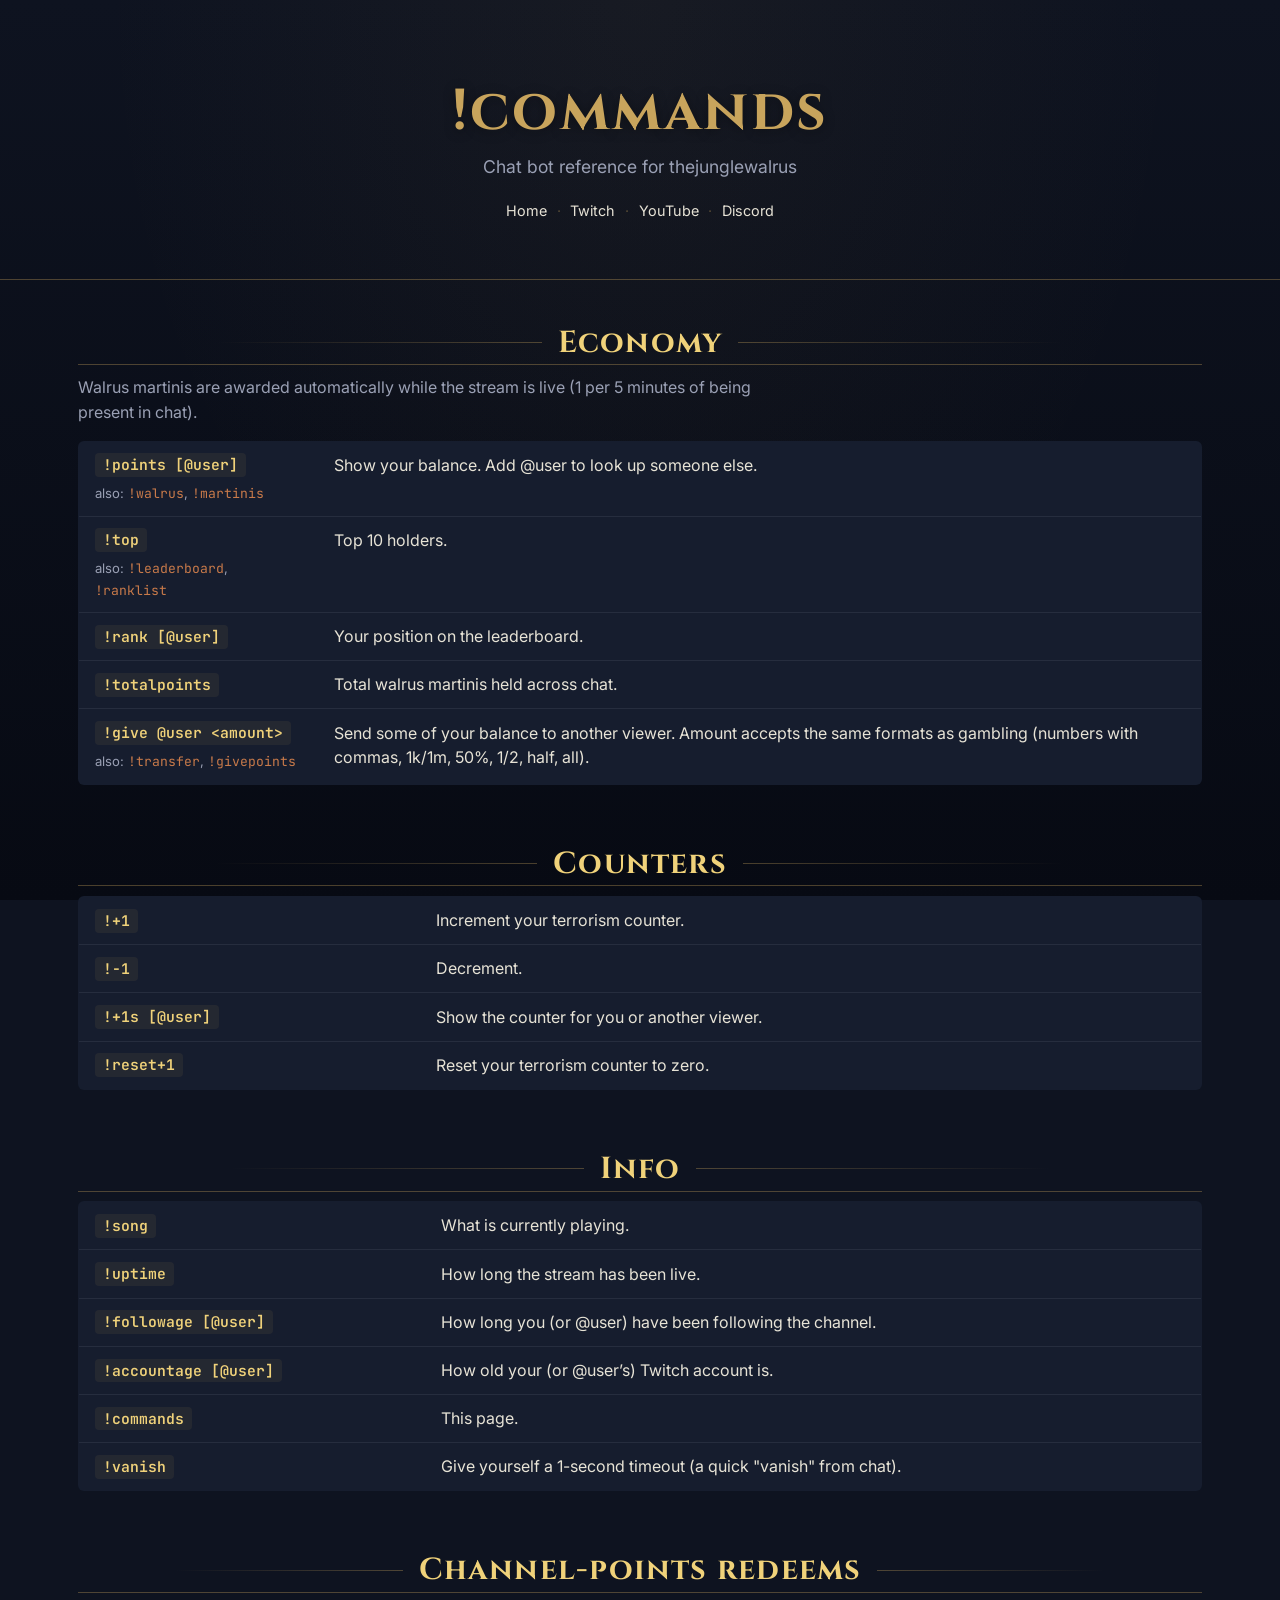
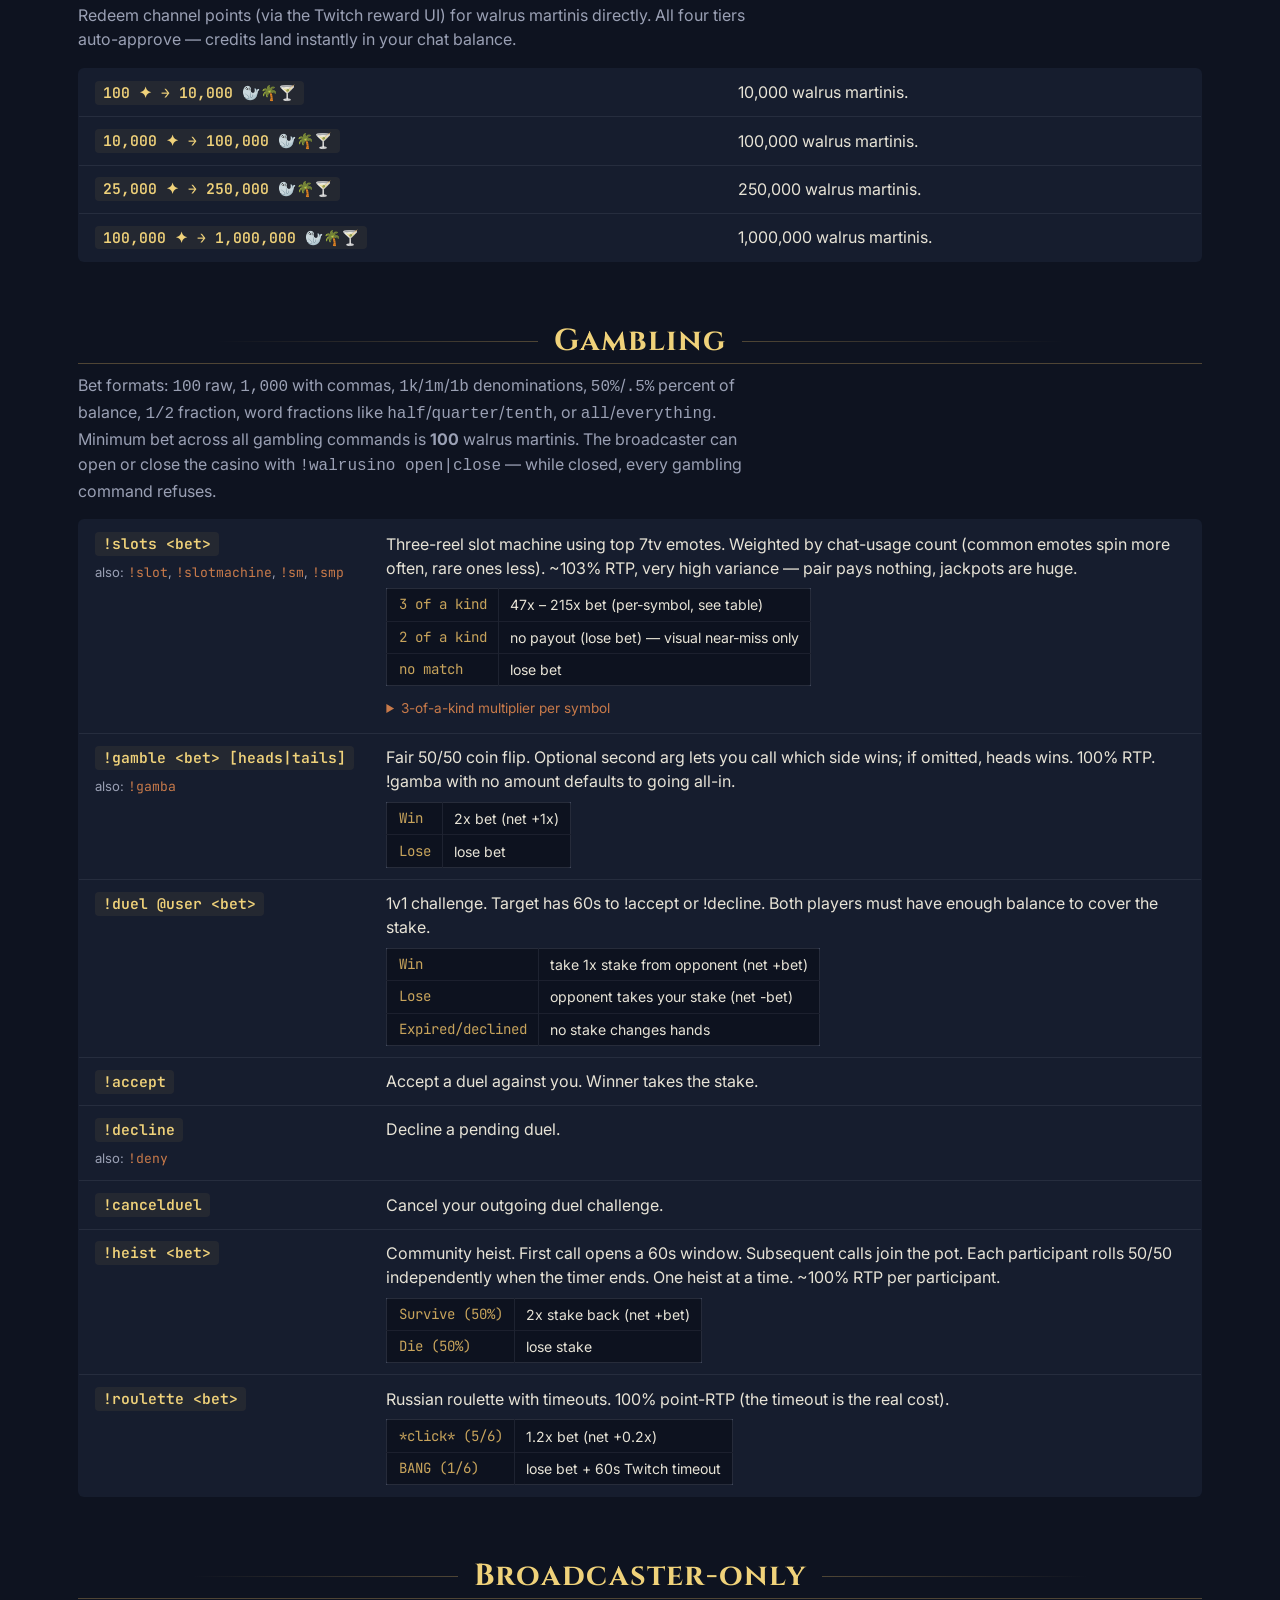
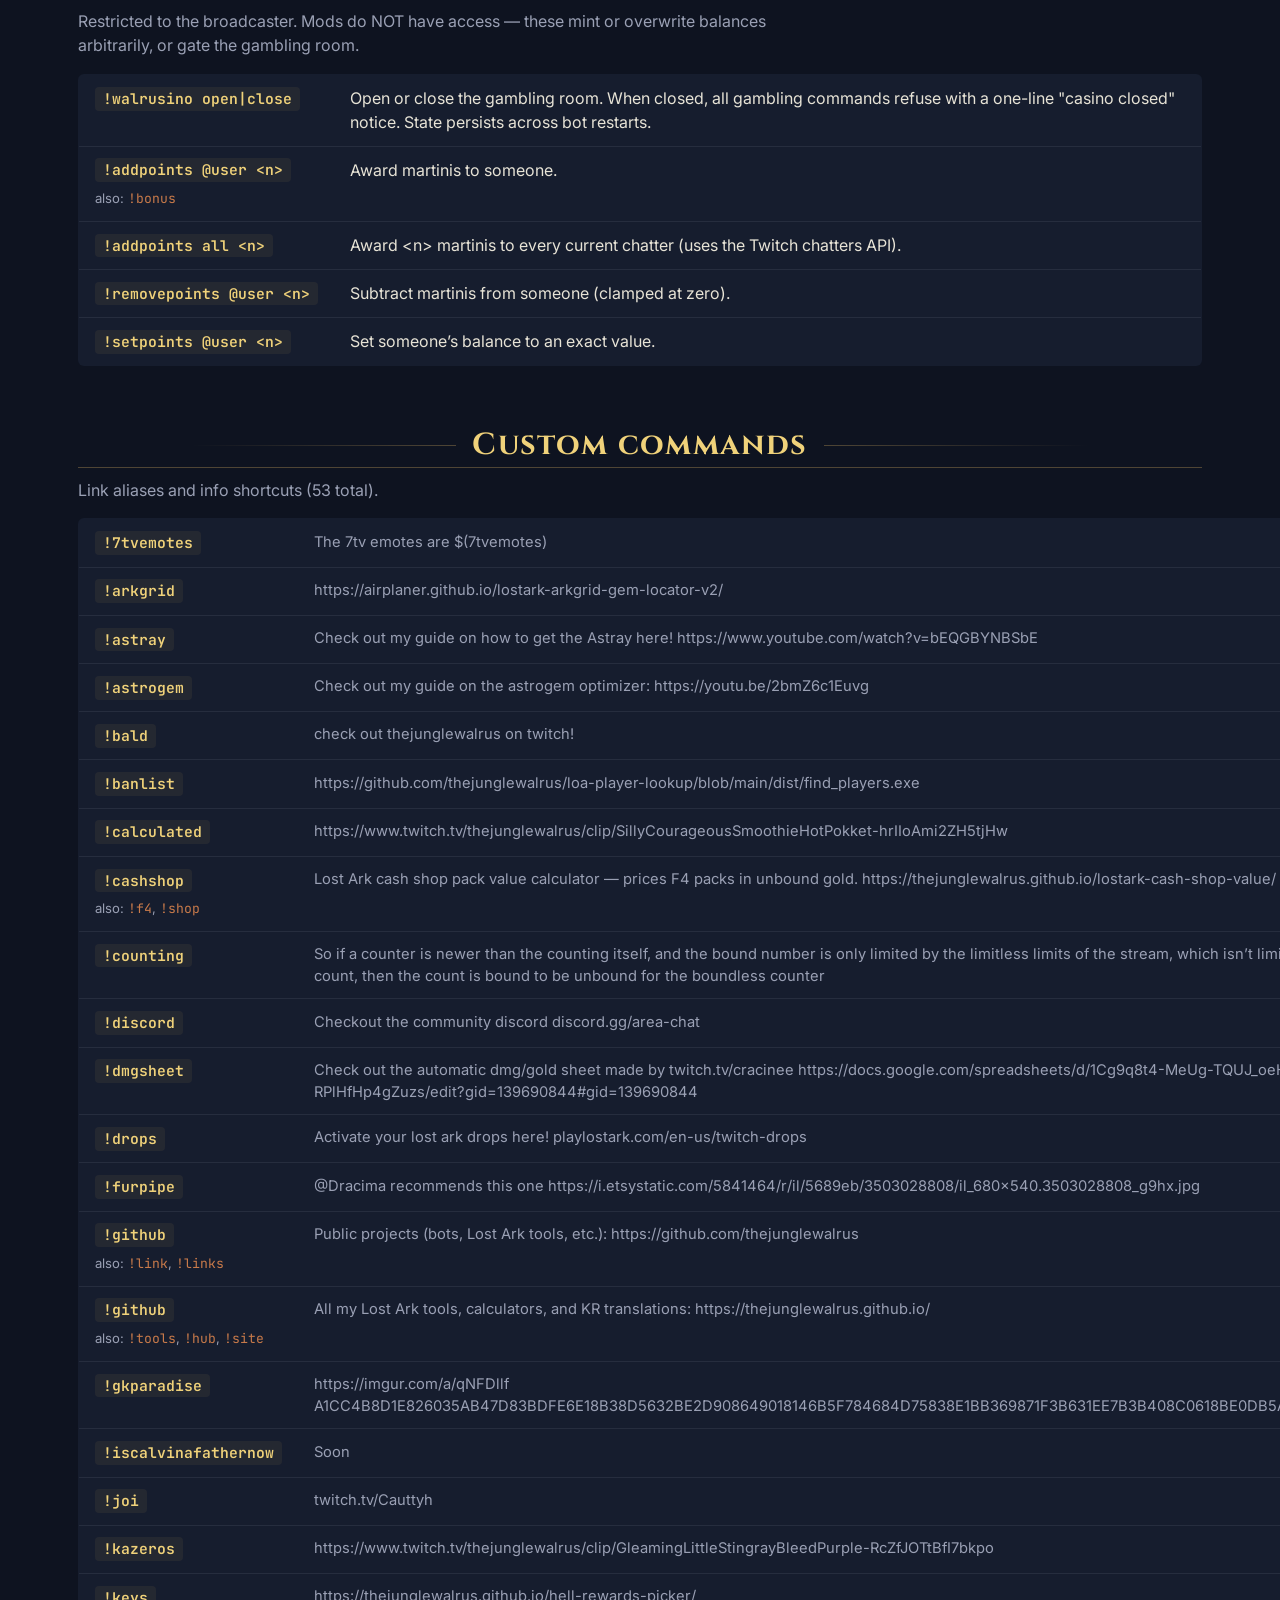
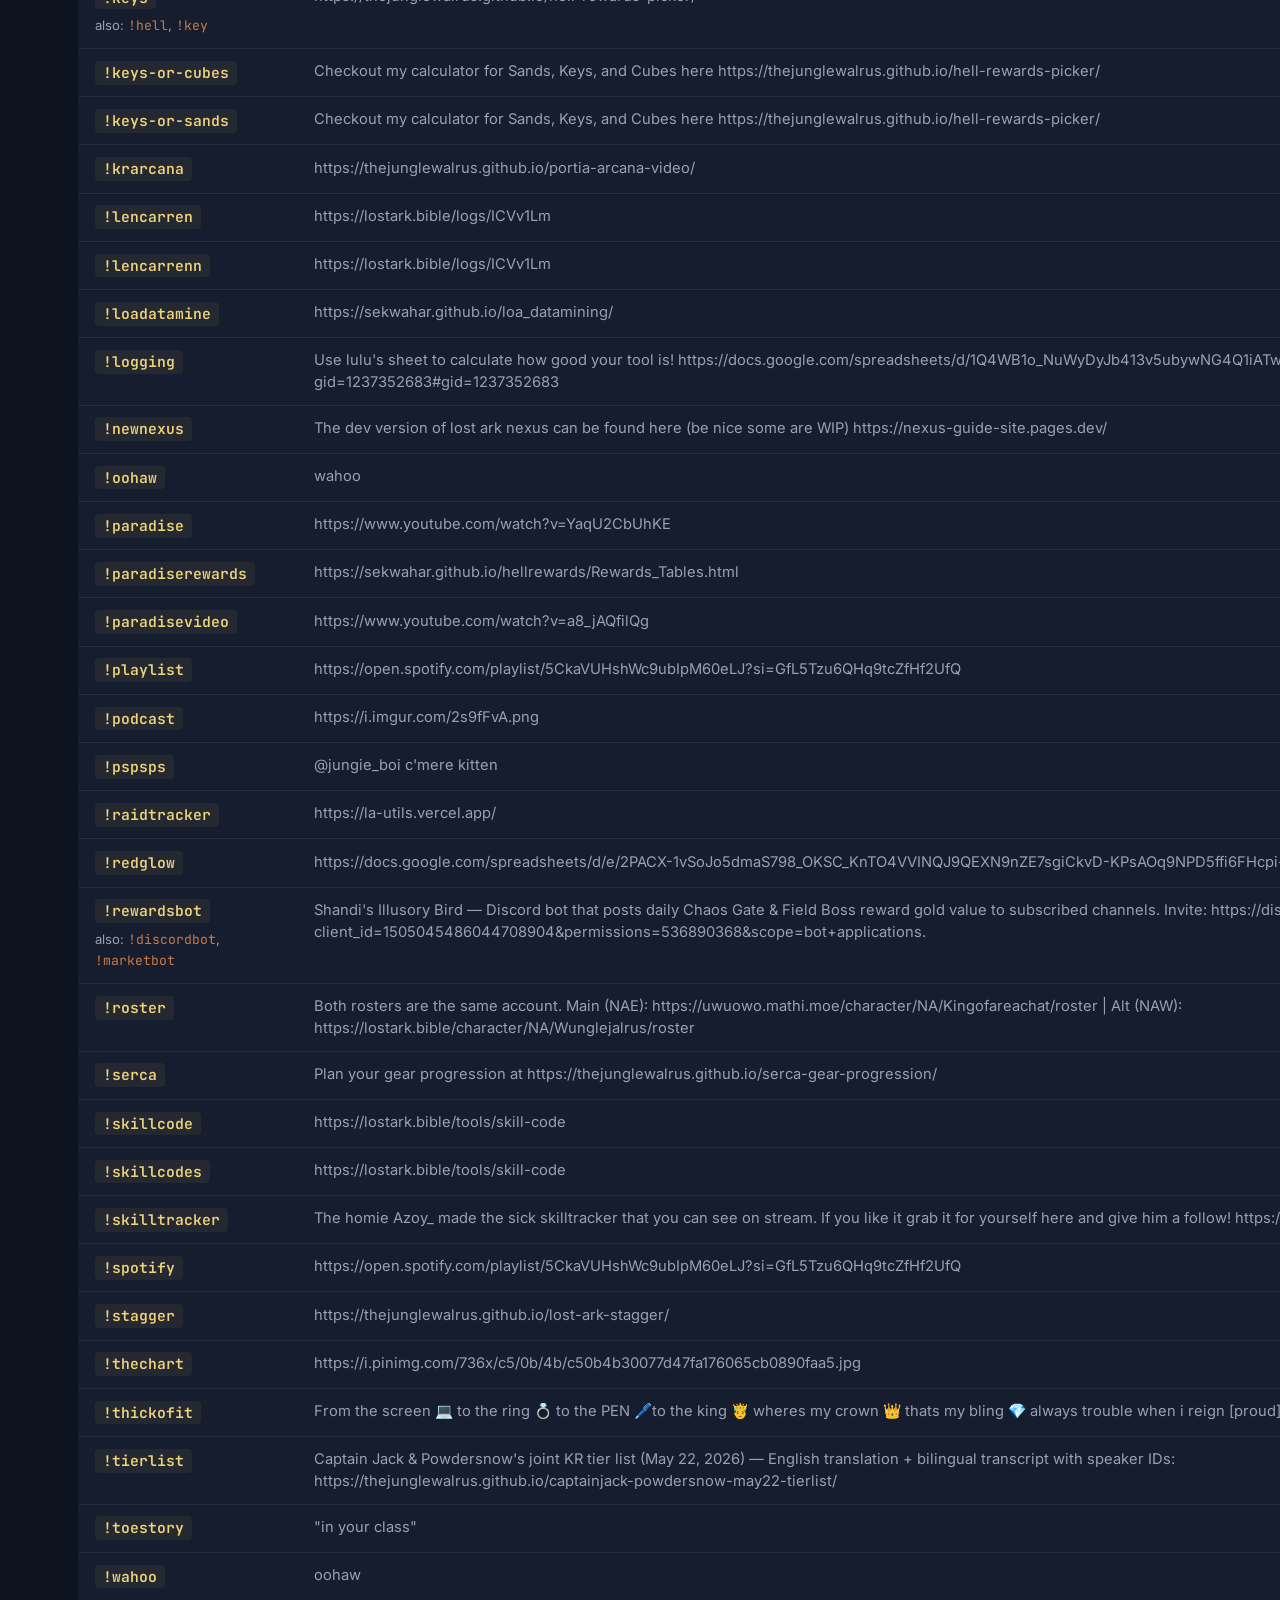
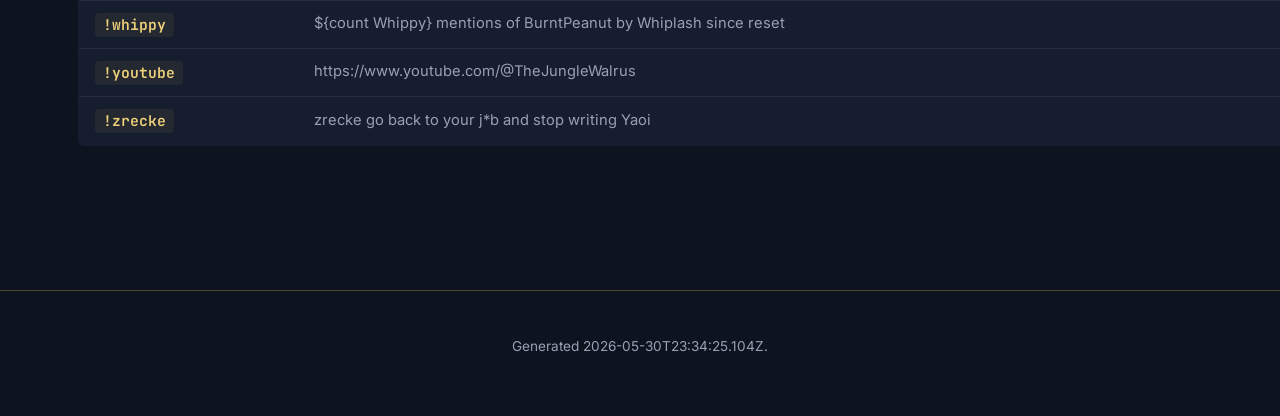
==== commands/index.html @ bf7a5bd4 "Regenerate /commands/ (add !github, !vanish, !gamba, !walrusino, !addpoints-all; reorder)" ====
<!doctype html>
<html lang="en">
<head>
  <meta charset="utf-8">
  <meta name="viewport" content="width=device-width,initial-scale=1">
  <title>!commands — Junglewalrus chat bot</title>
  <meta name="description" content="Chat commands for The Jungle Walrus Twitch stream.">
  <meta property="og:title" content="!commands — Junglewalrus chat bot">
  <meta property="og:description" content="Chat commands for The Jungle Walrus Twitch stream.">
  <meta property="og:url" content="https://thejunglewalrus.github.io/commands/">
  <meta property="og:image" content="https://thejunglewalrus.github.io/og-image.png">
  <meta property="og:type" content="website">

  <link rel="icon" href="../favicon.svg" type="image/svg+xml">
  <link rel="preconnect" href="https://fonts.googleapis.com">
  <link rel="preconnect" href="https://fonts.gstatic.com" crossorigin>
  <link href="https://fonts.googleapis.com/css2?family=Cinzel:wght@500;700&family=Inter:wght@400;500;700&family=JetBrains+Mono:wght@400;600&display=swap" rel="stylesheet">
  <link rel="stylesheet" href="../styles.css">
  <link rel="stylesheet" href="styles.css">
</head>
<body>

<header class="hero">
  <div class="hero-inner">
    <h1>!commands</h1>
    <p class="tagline">Chat bot reference for thejunglewalrus</p>
    <nav class="hero-links">
      <a href="..">Home</a>
      <span class="dot">·</span>
      <a href="https://www.twitch.tv/junglewalrus">Twitch</a>
      <span class="dot">·</span>
      <a href="https://www.youtube.com/@junglewalrus">YouTube</a>
      <span class="dot">·</span>
      <a href="https://discord.gg/area-chat">Discord</a>
    </nav>
  </div>
</header>

<main>

  <section class="cmd-group">
    <h2>Economy</h2>
    <p class="group-blurb">Walrus martinis are awarded automatically while the stream is live (1 per 5 minutes of being present in chat).</p>
    <table class="cmd-table">
      <tbody>
        
          <tr>
            <td class="cmd-trigger-cell"><code class="cmd-trigger">!points [@user]</code><div class="cmd-aliases">also: <code>!walrus</code>, <code>!martinis</code></div></td>
            <td class="cmd-desc">
              Show your balance. Add @user to look up someone else.
              
              
            </td>
          </tr>
        
          <tr>
            <td class="cmd-trigger-cell"><code class="cmd-trigger">!top</code><div class="cmd-aliases">also: <code>!leaderboard</code>, <code>!ranklist</code></div></td>
            <td class="cmd-desc">
              Top 10 holders.
              
              
            </td>
          </tr>
        
          <tr>
            <td class="cmd-trigger-cell"><code class="cmd-trigger">!rank [@user]</code></td>
            <td class="cmd-desc">
              Your position on the leaderboard.
              
              
            </td>
          </tr>
        
          <tr>
            <td class="cmd-trigger-cell"><code class="cmd-trigger">!totalpoints</code></td>
            <td class="cmd-desc">
              Total walrus martinis held across chat.
              
              
            </td>
          </tr>
        
          <tr>
            <td class="cmd-trigger-cell"><code class="cmd-trigger">!give @user &lt;amount&gt;</code><div class="cmd-aliases">also: <code>!transfer</code>, <code>!givepoints</code></div></td>
            <td class="cmd-desc">
              Send some of your balance to another viewer. Amount accepts the same formats as gambling (numbers with commas, 1k/1m, 50%, 1/2, half, all).
              
              
            </td>
          </tr>
        
      </tbody>
    </table>
  </section>


  <section class="cmd-group">
    <h2>Counters</h2>
    
    <table class="cmd-table">
      <tbody>
        
          <tr>
            <td class="cmd-trigger-cell"><code class="cmd-trigger">!+1</code></td>
            <td class="cmd-desc">
              Increment your terrorism counter.
              
              
            </td>
          </tr>
        
          <tr>
            <td class="cmd-trigger-cell"><code class="cmd-trigger">!-1</code></td>
            <td class="cmd-desc">
              Decrement.
              
              
            </td>
          </tr>
        
          <tr>
            <td class="cmd-trigger-cell"><code class="cmd-trigger">!+1s [@user]</code></td>
            <td class="cmd-desc">
              Show the counter for you or another viewer.
              
              
            </td>
          </tr>
        
          <tr>
            <td class="cmd-trigger-cell"><code class="cmd-trigger">!reset+1</code></td>
            <td class="cmd-desc">
              Reset your terrorism counter to zero.
              
              
            </td>
          </tr>
        
      </tbody>
    </table>
  </section>


  <section class="cmd-group">
    <h2>Info</h2>
    
    <table class="cmd-table">
      <tbody>
        
          <tr>
            <td class="cmd-trigger-cell"><code class="cmd-trigger">!song</code></td>
            <td class="cmd-desc">
              What is currently playing.
              
              
            </td>
          </tr>
        
          <tr>
            <td class="cmd-trigger-cell"><code class="cmd-trigger">!uptime</code></td>
            <td class="cmd-desc">
              How long the stream has been live.
              
              
            </td>
          </tr>
        
          <tr>
            <td class="cmd-trigger-cell"><code class="cmd-trigger">!followage [@user]</code></td>
            <td class="cmd-desc">
              How long you (or @user) have been following the channel.
              
              
            </td>
          </tr>
        
          <tr>
            <td class="cmd-trigger-cell"><code class="cmd-trigger">!accountage [@user]</code></td>
            <td class="cmd-desc">
              How old your (or @user’s) Twitch account is.
              
              
            </td>
          </tr>
        
          <tr>
            <td class="cmd-trigger-cell"><code class="cmd-trigger">!commands</code></td>
            <td class="cmd-desc">
              This page.
              
              
            </td>
          </tr>
        
          <tr>
            <td class="cmd-trigger-cell"><code class="cmd-trigger">!vanish</code></td>
            <td class="cmd-desc">
              Give yourself a 1-second timeout (a quick &quot;vanish&quot; from chat).
              
              
            </td>
          </tr>
        
      </tbody>
    </table>
  </section>


  <section class="cmd-group">
    <h2>Channel-points redeems</h2>
    <p class="group-blurb">Redeem channel points (via the Twitch reward UI) for walrus martinis directly. All four tiers auto-approve — credits land instantly in your chat balance.</p>
    <table class="cmd-table">
      <tbody>
        
          <tr>
            <td class="cmd-trigger-cell"><code class="cmd-trigger">100 ✦ → 10,000 🦭🌴🍸</code></td>
            <td class="cmd-desc">
              10,000 walrus martinis.
              
              
            </td>
          </tr>
        
          <tr>
            <td class="cmd-trigger-cell"><code class="cmd-trigger">10,000 ✦ → 100,000 🦭🌴🍸</code></td>
            <td class="cmd-desc">
              100,000 walrus martinis.
              
              
            </td>
          </tr>
        
          <tr>
            <td class="cmd-trigger-cell"><code class="cmd-trigger">25,000 ✦ → 250,000 🦭🌴🍸</code></td>
            <td class="cmd-desc">
              250,000 walrus martinis.
              
              
            </td>
          </tr>
        
          <tr>
            <td class="cmd-trigger-cell"><code class="cmd-trigger">100,000 ✦ → 1,000,000 🦭🌴🍸</code></td>
            <td class="cmd-desc">
              1,000,000 walrus martinis.
              
              
            </td>
          </tr>
        
      </tbody>
    </table>
  </section>


  <section class="cmd-group">
    <h2>Gambling</h2>
    <p class="group-blurb">Bet formats: <code>100</code> raw, <code>1,000</code> with commas, <code>1k</code>/<code>1m</code>/<code>1b</code> denominations, <code>50%</code>/<code>.5%</code> percent of balance, <code>1/2</code> fraction, word fractions like <code>half</code>/<code>quarter</code>/<code>tenth</code>, or <code>all</code>/<code>everything</code>. Minimum bet across all gambling commands is <strong>100</strong> walrus martinis. The broadcaster can open or close the casino with <code>!walrusino open|close</code> — while closed, every gambling command refuses.</p>
    <table class="cmd-table">
      <tbody>
        
          <tr>
            <td class="cmd-trigger-cell"><code class="cmd-trigger">!slots &lt;bet&gt;</code><div class="cmd-aliases">also: <code>!slot</code>, <code>!slotmachine</code>, <code>!sm</code>, <code>!smp</code></div></td>
            <td class="cmd-desc">
              Three-reel slot machine using top 7tv emotes. Weighted by chat-usage count (common emotes spin more often, rare ones less). ~103% RTP, very high variance — pair pays nothing, jackpots are huge.
              <table class="payout-table"><tbody><tr><td class="payout-outcome">3 of a kind</td><td class="payout-value">47x – 215x bet (per-symbol, see table)</td></tr><tr><td class="payout-outcome">2 of a kind</td><td class="payout-value">no payout (lose bet) — visual near-miss only</td></tr><tr><td class="payout-outcome">no match</td><td class="payout-value">lose bet</td></tr></tbody></table>
              
    <details class="symbol-details">
      <summary>3-of-a-kind multiplier per symbol</summary>
      <table class="symbol-table"><thead><tr><th>#</th><th>Symbol</th><th>Jackpot</th></tr></thead><tbody><tr><td class="sym-rank">1</td><td class="sym-name"><code>that</code></td><td class="sym-mult">47x</td></tr><tr><td class="sym-rank">2</td><td class="sym-name"><code>om</code></td><td class="sym-mult">63x</td></tr><tr><td class="sym-rank">3</td><td class="sym-name"><code>!gamble</code></td><td class="sym-mult">74x</td></tr><tr><td class="sym-rank">4</td><td class="sym-name"><code>oh</code></td><td class="sym-mult">104x</td></tr><tr><td class="sym-rank">5</td><td class="sym-name"><code>mhm</code></td><td class="sym-mult">132x</td></tr><tr><td class="sym-rank">6</td><td class="sym-name"><code>Saddi</code></td><td class="sym-mult">147x</td></tr><tr><td class="sym-rank">7</td><td class="sym-name"><code>there</code></td><td class="sym-mult">156x</td></tr><tr><td class="sym-rank">8</td><td class="sym-name"><code>xdd</code></td><td class="sym-mult">175x</td></tr><tr><td class="sym-rank">9</td><td class="sym-name"><code>LOL</code></td><td class="sym-mult">192x</td></tr><tr><td class="sym-rank">10</td><td class="sym-name"><code>milla</code></td><td class="sym-mult">215x</td></tr><tr><td class="sym-rank">11</td><td class="sym-name"><code>hi</code></td><td class="sym-mult">215x</td></tr><tr><td class="sym-rank">12</td><td class="sym-name"><code>um</code></td><td class="sym-mult">215x</td></tr></tbody></table>
    </details>
  
            </td>
          </tr>
        
          <tr>
            <td class="cmd-trigger-cell"><code class="cmd-trigger">!gamble &lt;bet&gt; [heads|tails]</code><div class="cmd-aliases">also: <code>!gamba</code></div></td>
            <td class="cmd-desc">
              Fair 50/50 coin flip. Optional second arg lets you call which side wins; if omitted, heads wins. 100% RTP. !gamba with no amount defaults to going all-in.
              <table class="payout-table"><tbody><tr><td class="payout-outcome">Win</td><td class="payout-value">2x bet (net +1x)</td></tr><tr><td class="payout-outcome">Lose</td><td class="payout-value">lose bet</td></tr></tbody></table>
              
            </td>
          </tr>
        
          <tr>
            <td class="cmd-trigger-cell"><code class="cmd-trigger">!duel @user &lt;bet&gt;</code></td>
            <td class="cmd-desc">
              1v1 challenge. Target has 60s to !accept or !decline. Both players must have enough balance to cover the stake.
              <table class="payout-table"><tbody><tr><td class="payout-outcome">Win</td><td class="payout-value">take 1x stake from opponent (net +bet)</td></tr><tr><td class="payout-outcome">Lose</td><td class="payout-value">opponent takes your stake (net -bet)</td></tr><tr><td class="payout-outcome">Expired/declined</td><td class="payout-value">no stake changes hands</td></tr></tbody></table>
              
            </td>
          </tr>
        
          <tr>
            <td class="cmd-trigger-cell"><code class="cmd-trigger">!accept</code></td>
            <td class="cmd-desc">
              Accept a duel against you. Winner takes the stake.
              
              
            </td>
          </tr>
        
          <tr>
            <td class="cmd-trigger-cell"><code class="cmd-trigger">!decline</code><div class="cmd-aliases">also: <code>!deny</code></div></td>
            <td class="cmd-desc">
              Decline a pending duel.
              
              
            </td>
          </tr>
        
          <tr>
            <td class="cmd-trigger-cell"><code class="cmd-trigger">!cancelduel</code></td>
            <td class="cmd-desc">
              Cancel your outgoing duel challenge.
              
              
            </td>
          </tr>
        
          <tr>
            <td class="cmd-trigger-cell"><code class="cmd-trigger">!heist &lt;bet&gt;</code></td>
            <td class="cmd-desc">
              Community heist. First call opens a 60s window. Subsequent calls join the pot. Each participant rolls 50/50 independently when the timer ends. One heist at a time. ~100% RTP per participant.
              <table class="payout-table"><tbody><tr><td class="payout-outcome">Survive (50%)</td><td class="payout-value">2x stake back (net +bet)</td></tr><tr><td class="payout-outcome">Die (50%)</td><td class="payout-value">lose stake</td></tr></tbody></table>
              
            </td>
          </tr>
        
          <tr>
            <td class="cmd-trigger-cell"><code class="cmd-trigger">!roulette &lt;bet&gt;</code></td>
            <td class="cmd-desc">
              Russian roulette with timeouts. 100% point-RTP (the timeout is the real cost).
              <table class="payout-table"><tbody><tr><td class="payout-outcome">*click* (5/6)</td><td class="payout-value">1.2x bet (net +0.2x)</td></tr><tr><td class="payout-outcome">BANG (1/6)</td><td class="payout-value">lose bet + 60s Twitch timeout</td></tr></tbody></table>
              
            </td>
          </tr>
        
      </tbody>
    </table>
  </section>


  <section class="cmd-group">
    <h2>Broadcaster-only</h2>
    <p class="group-blurb">Restricted to the broadcaster. Mods do NOT have access — these mint or overwrite balances arbitrarily, or gate the gambling room.</p>
    <table class="cmd-table">
      <tbody>
        
          <tr>
            <td class="cmd-trigger-cell"><code class="cmd-trigger">!walrusino open|close</code></td>
            <td class="cmd-desc">
              Open or close the gambling room. When closed, all gambling commands refuse with a one-line &quot;casino closed&quot; notice. State persists across bot restarts.
              
              
            </td>
          </tr>
        
          <tr>
            <td class="cmd-trigger-cell"><code class="cmd-trigger">!addpoints @user &lt;n&gt;</code><div class="cmd-aliases">also: <code>!bonus</code></div></td>
            <td class="cmd-desc">
              Award martinis to someone.
              
              
            </td>
          </tr>
        
          <tr>
            <td class="cmd-trigger-cell"><code class="cmd-trigger">!addpoints all &lt;n&gt;</code></td>
            <td class="cmd-desc">
              Award &lt;n&gt; martinis to every current chatter (uses the Twitch chatters API).
              
              
            </td>
          </tr>
        
          <tr>
            <td class="cmd-trigger-cell"><code class="cmd-trigger">!removepoints @user &lt;n&gt;</code></td>
            <td class="cmd-desc">
              Subtract martinis from someone (clamped at zero).
              
              
            </td>
          </tr>
        
          <tr>
            <td class="cmd-trigger-cell"><code class="cmd-trigger">!setpoints @user &lt;n&gt;</code></td>
            <td class="cmd-desc">
              Set someone’s balance to an exact value.
              
              
            </td>
          </tr>
        
      </tbody>
    </table>
  </section>


  <section class="cmd-group" id="customs">
    <h2>Custom commands</h2>
    <p class="group-blurb">Link aliases and info shortcuts (53 total).</p>
    <table class="cmd-table cmd-table-customs">
      <tbody>
        
            <tr>
              <td class="cmd-trigger-cell"><code class="cmd-trigger">!7tvemotes</code></td>
              <td class="cmd-desc">The 7tv emotes are $(7tvemotes)</td>
            </tr>
          
            <tr>
              <td class="cmd-trigger-cell"><code class="cmd-trigger">!arkgrid</code></td>
              <td class="cmd-desc">https://airplaner.github.io/lostark-arkgrid-gem-locator-v2/</td>
            </tr>
          
            <tr>
              <td class="cmd-trigger-cell"><code class="cmd-trigger">!astray</code></td>
              <td class="cmd-desc">Check out my guide on how to get the Astray here! https://www.youtube.com/watch?v=bEQGBYNBSbE</td>
            </tr>
          
            <tr>
              <td class="cmd-trigger-cell"><code class="cmd-trigger">!astrogem</code></td>
              <td class="cmd-desc">Check out my guide on the astrogem optimizer:  https://youtu.be/2bmZ6c1Euvg</td>
            </tr>
          
            <tr>
              <td class="cmd-trigger-cell"><code class="cmd-trigger">!bald</code></td>
              <td class="cmd-desc">check out thejunglewalrus on twitch!</td>
            </tr>
          
            <tr>
              <td class="cmd-trigger-cell"><code class="cmd-trigger">!banlist</code></td>
              <td class="cmd-desc">https://github.com/thejunglewalrus/loa-player-lookup/blob/main/dist/find_players.exe</td>
            </tr>
          
            <tr>
              <td class="cmd-trigger-cell"><code class="cmd-trigger">!calculated</code></td>
              <td class="cmd-desc">https://www.twitch.tv/thejunglewalrus/clip/SillyCourageousSmoothieHotPokket-hrIIoAmi2ZH5tjHw</td>
            </tr>
          
            <tr>
              <td class="cmd-trigger-cell"><code class="cmd-trigger">!cashshop</code><div class="cmd-aliases">also: <code>!f4</code>, <code>!shop</code></div></td>
              <td class="cmd-desc">Lost Ark cash shop pack value calculator — prices F4 packs in unbound gold. https://thejunglewalrus.github.io/lostark-cash-shop-value/</td>
            </tr>
          
            <tr>
              <td class="cmd-trigger-cell"><code class="cmd-trigger">!counting</code></td>
              <td class="cmd-desc">So if a counter is newer than the counting itself, and the bound number is only limited by the limitless limits of the stream, which isn’t limited by the boundless bound count, then the count is bound to be unbound for the boundless counter</td>
            </tr>
          
            <tr>
              <td class="cmd-trigger-cell"><code class="cmd-trigger">!discord</code></td>
              <td class="cmd-desc">Checkout the community discord discord.gg/area-chat</td>
            </tr>
          
            <tr>
              <td class="cmd-trigger-cell"><code class="cmd-trigger">!dmgsheet</code></td>
              <td class="cmd-desc">Check out the automatic dmg/gold sheet made by twitch.tv/cracinee https://docs.google.com/spreadsheets/d/1Cg9q8t4-MeUg-TQUJ_oeHqN-03z9l-RPlHfHp4gZuzs/edit?gid=139690844#gid=139690844</td>
            </tr>
          
            <tr>
              <td class="cmd-trigger-cell"><code class="cmd-trigger">!drops</code></td>
              <td class="cmd-desc">Activate your lost ark drops here! playlostark.com/en-us/twitch-drops</td>
            </tr>
          
            <tr>
              <td class="cmd-trigger-cell"><code class="cmd-trigger">!furpipe</code></td>
              <td class="cmd-desc">@Dracima recommends this one https://i.etsystatic.com/5841464/r/il/5689eb/3503028808/il_680x540.3503028808_g9hx.jpg</td>
            </tr>
          
            <tr>
              <td class="cmd-trigger-cell"><code class="cmd-trigger">!github</code><div class="cmd-aliases">also: <code>!link</code>, <code>!links</code></div></td>
              <td class="cmd-desc">Public projects (bots, Lost Ark tools, etc.): https://github.com/thejunglewalrus</td>
            </tr>
          
            <tr>
              <td class="cmd-trigger-cell"><code class="cmd-trigger">!github</code><div class="cmd-aliases">also: <code>!tools</code>, <code>!hub</code>, <code>!site</code></div></td>
              <td class="cmd-desc">All my Lost Ark tools, calculators, and KR translations: https://thejunglewalrus.github.io/</td>
            </tr>
          
            <tr>
              <td class="cmd-trigger-cell"><code class="cmd-trigger">!gkparadise</code></td>
              <td class="cmd-desc"> https://imgur.com/a/qNFDllf A1CC4B8D1E826035AB47D83BDFE6E18B38D5632BE2D908649018146B5F784684D75838E1BB369871F3B631EE7B3B408C0618BE0DB5ACEE1BBD8F65E7C2242CAF</td>
            </tr>
          
            <tr>
              <td class="cmd-trigger-cell"><code class="cmd-trigger">!iscalvinafathernow</code></td>
              <td class="cmd-desc">Soon</td>
            </tr>
          
            <tr>
              <td class="cmd-trigger-cell"><code class="cmd-trigger">!joi</code></td>
              <td class="cmd-desc">twitch.tv/Cauttyh</td>
            </tr>
          
            <tr>
              <td class="cmd-trigger-cell"><code class="cmd-trigger">!kazeros</code></td>
              <td class="cmd-desc">https://www.twitch.tv/thejunglewalrus/clip/GleamingLittleStingrayBleedPurple-RcZfJOTtBfI7bkpo</td>
            </tr>
          
            <tr>
              <td class="cmd-trigger-cell"><code class="cmd-trigger">!keys</code><div class="cmd-aliases">also: <code>!hell</code>, <code>!key</code></div></td>
              <td class="cmd-desc"> https://thejunglewalrus.github.io/hell-rewards-picker/</td>
            </tr>
          
            <tr>
              <td class="cmd-trigger-cell"><code class="cmd-trigger">!keys-or-cubes</code></td>
              <td class="cmd-desc">Checkout my calculator for Sands, Keys, and Cubes here https://thejunglewalrus.github.io/hell-rewards-picker/</td>
            </tr>
          
            <tr>
              <td class="cmd-trigger-cell"><code class="cmd-trigger">!keys-or-sands</code></td>
              <td class="cmd-desc">Checkout my calculator for Sands, Keys, and Cubes here https://thejunglewalrus.github.io/hell-rewards-picker/</td>
            </tr>
          
            <tr>
              <td class="cmd-trigger-cell"><code class="cmd-trigger">!krarcana</code></td>
              <td class="cmd-desc">https://thejunglewalrus.github.io/portia-arcana-video/</td>
            </tr>
          
            <tr>
              <td class="cmd-trigger-cell"><code class="cmd-trigger">!lencarren</code></td>
              <td class="cmd-desc">https://lostark.bible/logs/ICVv1Lm</td>
            </tr>
          
            <tr>
              <td class="cmd-trigger-cell"><code class="cmd-trigger">!lencarrenn</code></td>
              <td class="cmd-desc">https://lostark.bible/logs/ICVv1Lm</td>
            </tr>
          
            <tr>
              <td class="cmd-trigger-cell"><code class="cmd-trigger">!loadatamine</code></td>
              <td class="cmd-desc">https://sekwahar.github.io/loa_datamining/</td>
            </tr>
          
            <tr>
              <td class="cmd-trigger-cell"><code class="cmd-trigger">!logging</code></td>
              <td class="cmd-desc">Use lulu&#39;s sheet to calculate how good your tool is! https://docs.google.com/spreadsheets/d/1Q4WB1o_NuWyDyJb413v5ubywNG4Q1iATwnPLiziKTPY/edit?gid=1237352683#gid=1237352683</td>
            </tr>
          
            <tr>
              <td class="cmd-trigger-cell"><code class="cmd-trigger">!newnexus</code></td>
              <td class="cmd-desc">The dev version of lost ark nexus can be found here (be nice some are WIP) https://nexus-guide-site.pages.dev/</td>
            </tr>
          
            <tr>
              <td class="cmd-trigger-cell"><code class="cmd-trigger">!oohaw</code></td>
              <td class="cmd-desc">wahoo</td>
            </tr>
          
            <tr>
              <td class="cmd-trigger-cell"><code class="cmd-trigger">!paradise</code></td>
              <td class="cmd-desc">https://www.youtube.com/watch?v=YaqU2CbUhKE</td>
            </tr>
          
            <tr>
              <td class="cmd-trigger-cell"><code class="cmd-trigger">!paradiserewards</code></td>
              <td class="cmd-desc">https://sekwahar.github.io/hellrewards/Rewards_Tables.html</td>
            </tr>
          
            <tr>
              <td class="cmd-trigger-cell"><code class="cmd-trigger">!paradisevideo</code></td>
              <td class="cmd-desc">https://www.youtube.com/watch?v=a8_jAQfilQg</td>
            </tr>
          
            <tr>
              <td class="cmd-trigger-cell"><code class="cmd-trigger">!playlist</code></td>
              <td class="cmd-desc">https://open.spotify.com/playlist/5CkaVUHshWc9ubIpM60eLJ?si=GfL5Tzu6QHq9tcZfHf2UfQ</td>
            </tr>
          
            <tr>
              <td class="cmd-trigger-cell"><code class="cmd-trigger">!podcast</code></td>
              <td class="cmd-desc">https://i.imgur.com/2s9fFvA.png</td>
            </tr>
          
            <tr>
              <td class="cmd-trigger-cell"><code class="cmd-trigger">!pspsps</code></td>
              <td class="cmd-desc">@jungie_boi c&#39;mere kitten</td>
            </tr>
          
            <tr>
              <td class="cmd-trigger-cell"><code class="cmd-trigger">!raidtracker</code></td>
              <td class="cmd-desc">https://la-utils.vercel.app/</td>
            </tr>
          
            <tr>
              <td class="cmd-trigger-cell"><code class="cmd-trigger">!redglow</code></td>
              <td class="cmd-desc">https://docs.google.com/spreadsheets/d/e/2PACX-1vSoJo5dmaS798_OKSC_KnTO4VVINQJ9QEXN9nZE7sgiCkvD-KPsAOq9NPD5ffi6FHcpi-w_igwZ5AIx/pubhtml</td>
            </tr>
          
            <tr>
              <td class="cmd-trigger-cell"><code class="cmd-trigger">!rewardsbot</code><div class="cmd-aliases">also: <code>!discordbot</code>, <code>!marketbot</code></div></td>
              <td class="cmd-desc">Shandi&#39;s Illusory Bird — Discord bot that posts daily Chaos Gate &amp; Field Boss reward gold value to subscribed channels. Invite: https://discord.com/oauth2/authorize?client_id=1505045486044708904&amp;permissions=536890368&amp;scope=bot+applications.</td>
            </tr>
          
            <tr>
              <td class="cmd-trigger-cell"><code class="cmd-trigger">!roster</code></td>
              <td class="cmd-desc">Both rosters are the same account. Main (NAE): https://uwuowo.mathi.moe/character/NA/Kingofareachat/roster | Alt (NAW): https://lostark.bible/character/NA/Wunglejalrus/roster</td>
            </tr>
          
            <tr>
              <td class="cmd-trigger-cell"><code class="cmd-trigger">!serca</code></td>
              <td class="cmd-desc">Plan your gear progression at https://thejunglewalrus.github.io/serca-gear-progression/</td>
            </tr>
          
            <tr>
              <td class="cmd-trigger-cell"><code class="cmd-trigger">!skillcode</code></td>
              <td class="cmd-desc">https://lostark.bible/tools/skill-code</td>
            </tr>
          
            <tr>
              <td class="cmd-trigger-cell"><code class="cmd-trigger">!skillcodes</code></td>
              <td class="cmd-desc">https://lostark.bible/tools/skill-code</td>
            </tr>
          
            <tr>
              <td class="cmd-trigger-cell"><code class="cmd-trigger">!skilltracker</code></td>
              <td class="cmd-desc">The homie Azoy_ made the sick skilltracker that you can see on stream. If you like it grab it for yourself here and give him a follow! https://skilltracker.azoy.io/</td>
            </tr>
          
            <tr>
              <td class="cmd-trigger-cell"><code class="cmd-trigger">!spotify</code></td>
              <td class="cmd-desc">https://open.spotify.com/playlist/5CkaVUHshWc9ubIpM60eLJ?si=GfL5Tzu6QHq9tcZfHf2UfQ</td>
            </tr>
          
            <tr>
              <td class="cmd-trigger-cell"><code class="cmd-trigger">!stagger</code></td>
              <td class="cmd-desc">https://thejunglewalrus.github.io/lost-ark-stagger/</td>
            </tr>
          
            <tr>
              <td class="cmd-trigger-cell"><code class="cmd-trigger">!thechart</code></td>
              <td class="cmd-desc">https://i.pinimg.com/736x/c5/0b/4b/c50b4b30077d47fa176065cb0890faa5.jpg</td>
            </tr>
          
            <tr>
              <td class="cmd-trigger-cell"><code class="cmd-trigger">!thickofit</code></td>
              <td class="cmd-desc">From the screen 💻 to the ring 💍 to the PEN 🖊️to the king 🤴 wheres my crown 👑 thats my bling 💎 always trouble when i reign [proud]</td>
            </tr>
          
            <tr>
              <td class="cmd-trigger-cell"><code class="cmd-trigger">!tierlist</code></td>
              <td class="cmd-desc">Captain Jack &amp; Powdersnow&#39;s joint KR tier list (May 22, 2026) — English translation + bilingual transcript with speaker IDs: https://thejunglewalrus.github.io/captainjack-powdersnow-may22-tierlist/</td>
            </tr>
          
            <tr>
              <td class="cmd-trigger-cell"><code class="cmd-trigger">!toestory</code></td>
              <td class="cmd-desc">&quot;in your class&quot;</td>
            </tr>
          
            <tr>
              <td class="cmd-trigger-cell"><code class="cmd-trigger">!wahoo</code></td>
              <td class="cmd-desc">oohaw</td>
            </tr>
          
            <tr>
              <td class="cmd-trigger-cell"><code class="cmd-trigger">!whippy</code></td>
              <td class="cmd-desc">${count Whippy} mentions of BurntPeanut by Whiplash since reset</td>
            </tr>
          
            <tr>
              <td class="cmd-trigger-cell"><code class="cmd-trigger">!youtube</code></td>
              <td class="cmd-desc">https://www.youtube.com/@TheJungleWalrus</td>
            </tr>
          
            <tr>
              <td class="cmd-trigger-cell"><code class="cmd-trigger">!zrecke</code></td>
              <td class="cmd-desc">zrecke go back to your j*b and stop writing Yaoi</td>
            </tr>
          
      </tbody>
    </table>
  </section>

</main>

<footer class="site-footer">
  <p>Generated 2026-05-30T23:34:25.104Z.</p>
</footer>

</body>
</html>
---- styles.css ----
/* ============================================================
   Junglewalrus Lost Ark Hub
   palette → reset → hero → sections → cards (panel border) →
   pills → CTAs → KR variant → translation style A/B/C → footer
   ============================================================ */

:root{
  --bg:          #0e1320;
  --bg-deep:     #070a13;
  --panel:       #161d2e;
  --panel-hi:    #1c2338;
  --gold:        #c8a45c;
  --gold-bright: #f0d27a;
  --gold-dim:    rgba(200,164,92,.35);
  --accent:      #e07a3c;
  --copper:      #c87a4a;
  --text:        #e7e3d6;
  --muted:       #9aa0b4;

  --max-w: 1200px;
  --gutter: clamp(1rem, 3vw, 2.5rem);
}

*,*::before,*::after{ box-sizing:border-box; }

html,body{
  margin:0;
  background: var(--bg);
  color: var(--text);
  font: 400 16px/1.55 "Inter", system-ui, -apple-system, "Segoe UI", sans-serif;
}

body{
  background:
    radial-gradient(ellipse at top, rgba(200,164,92,.05), transparent 60%),
    linear-gradient(180deg, var(--bg) 0%, var(--bg-deep) 100%);
  background-attachment: fixed;
  min-height: 100vh;
}

a{ color: var(--gold-bright); text-decoration: none; }
a:hover{ color: var(--gold); text-decoration: underline; }

/* ============================================================
   HERO
   ============================================================ */
.hero{
  padding: clamp(3rem, 8vw, 5rem) var(--gutter) clamp(2rem, 5vw, 3.5rem);
  text-align: center;
  border-bottom: 1px solid var(--gold-dim);
  position: relative;
}
.hero-inner{ max-width: var(--max-w); margin: 0 auto; }
.hero h1{
  font: 700 clamp(2rem, 6vw, 3.6rem)/1.1 "Cinzel", "Cormorant Garamond", serif;
  color: var(--gold);
  margin: 0 0 .6rem;
  letter-spacing: .04em;
  text-shadow: 0 2px 12px rgba(0,0,0,.4);
}
.hero .tagline{
  color: var(--muted);
  font-size: clamp(.95rem, 1.6vw, 1.1rem);
  margin: 0 auto 1.25rem;
  max-width: 38rem;
}
.hero-links{
  font-size: .9rem;
  color: var(--muted);
}
.hero-links a,
.footer-links a{
  color: var(--text);
  display: inline-flex;
  align-items: center;
  gap: .4em;
  transition: color .15s ease;
}
.hero-links a:hover,
.footer-links a:hover{
  color: var(--gold-bright);
  text-decoration: none;
}
.hero-links a:hover .icon,
.footer-links a:hover .icon{ color: var(--gold-bright); }

.icon{
  width: 1.05em;
  height: 1.05em;
  flex-shrink: 0;
  color: var(--muted);
  transition: color .15s ease;
}
.dot{ color: var(--gold-dim); margin: 0 .35rem; }

/* ============================================================
   SECTIONS
   ============================================================ */
main{
  max-width: var(--max-w);
  margin: 0 auto;
  padding: clamp(2rem, 4vw, 3rem) var(--gutter) 4rem;
}

section{
  margin-top: clamp(2.5rem, 5vw, 4rem);
}
section:first-child{ margin-top: 0; }

section > h2{
  display: flex;
  align-items: center;
  gap: 1rem;
  font: 700 clamp(1.3rem, 2.2vw, 1.7rem)/1 "Cinzel", serif;
  color: var(--gold);
  margin: 0 0 .25rem;
  letter-spacing: .04em;
}
section > h2::before,
section > h2::after{
  content: "";
  flex: 1;
  height: 1px;
  background: linear-gradient(90deg, transparent, var(--gold-dim), transparent);
}
section > h2::before{ background: linear-gradient(90deg, transparent 30%, var(--gold-dim)); }
section > h2::after { background: linear-gradient(90deg, var(--gold-dim), transparent 70%); }

.section-blurb{
  text-align: center;
  color: var(--muted);
  font-size: .95rem;
  margin: 0 auto 1.75rem;
  max-width: 42rem;
}

/* ============================================================
   CARD GRID
   ============================================================ */
.card-grid{
  display: grid;
  gap: 1.5rem;
  grid-template-columns: repeat(auto-fill, minmax(320px, 1fr));
}

/* ============================================================
   CARD (panel-style with double-gold border + corner ornaments)
   ============================================================ */
.card{
  position: relative;
  background: var(--panel);
  border: 1px solid var(--gold);
  box-shadow:
    inset 0 0 0 3px var(--bg),
    inset 0 0 0 4px var(--gold);
  padding: 1.5rem 1.4rem 1.25rem;
  display: flex;
  flex-direction: column;
  gap: .85rem;
  transition: transform .2s ease, box-shadow .2s ease;
}

.card::before,
.card::after{
  content: "";
  position: absolute;
  width: 14px;
  height: 14px;
  border: 1px solid var(--gold);
  background:
    linear-gradient(45deg, transparent 42%, var(--gold) 42% 58%, transparent 58%),
    var(--bg);
}
.card::before{ top: -7px; left: -7px; }
.card::after { bottom: -7px; right: -7px; }

.card:hover{
  transform: translateY(-2px);
  box-shadow:
    inset 0 0 0 3px var(--bg),
    inset 0 0 0 4px var(--gold-bright),
    0 0 28px rgba(240,210,122,.18);
}

.card h3,
.card h4{
  font: 700 1.2rem/1.3 "Cinzel", serif;
  color: var(--gold-bright);
  margin: 0;
  letter-spacing: .02em;
}

.card .blurb{
  margin: 0;
  color: var(--text);
  font-size: .95rem;
  line-height: 1.55;
  flex: 1;
}

/* ============================================================
   CTA ROW
   ============================================================ */
.cta-row{
  display: flex;
  align-items: center;
  gap: 1rem;
  margin-top: .25rem;
  flex-wrap: wrap;
}

.btn-primary{
  display: inline-block;
  padding: .55rem 1rem;
  background: linear-gradient(180deg, var(--accent), #b85a26);
  color: #fff8e7;
  font: 500 .9rem/1 "Inter", sans-serif;
  letter-spacing: .04em;
  text-transform: uppercase;
  border: 1px solid var(--gold);
  box-shadow: inset 0 0 0 1px rgba(255,255,255,.08);
  transition: filter .15s ease, transform .15s ease;
}
.btn-primary:hover{
  filter: brightness(1.12);
  text-decoration: none;
  color: #fff8e7;
}
.btn-primary:active{ transform: translateY(1px); }

.btn-link{
  font: 500 .85rem/1 "Inter", sans-serif;
  text-transform: uppercase;
  letter-spacing: .12em;
  color: var(--muted);
  border-bottom: 1px dotted var(--gold-dim);
  padding-bottom: 1px;
}
.btn-link:hover{
  color: var(--gold-bright);
  text-decoration: none;
  border-bottom-color: var(--gold-bright);
}

/* ============================================================
   CARD META PILLS
   ============================================================ */
.card-meta{
  display: flex;
  flex-wrap: wrap;
  gap: .4rem;
  padding-top: .85rem;
  margin-top: auto;
  border-top: 1px dashed var(--gold-dim);
}

.pill{
  font: 500 .68rem/1 "Inter", sans-serif;
  text-transform: uppercase;
  letter-spacing: .12em;
  padding: .35rem .55rem;
  border: 1px solid var(--gold-dim);
  color: var(--muted);
  background: rgba(255,255,255,.02);
}
.pill-mine{
  color: var(--gold-bright);
  border-color: var(--gold);
  background: rgba(200,164,92,.08);
}
.pill-region{ /* base */ }
.pill-naeu{
  color: #9fc7f4;
  border-color: rgba(120,170,235,.45);
  background: rgba(120,170,235,.08);
}
.pill-kr{
  color: #f0a585;
  border-color: rgba(200,122,74,.55);
  background: rgba(200,122,74,.10);
}
.pill-global{
  color: #b5d8c0;
  border-color: rgba(140,210,170,.40);
  background: rgba(140,210,170,.06);
}

/* ============================================================
   KR REGION ACCENT — copper inner line instead of gold
   ============================================================ */
.card[data-region="kr"]{
  box-shadow:
    inset 0 0 0 3px var(--bg),
    inset 0 0 0 4px var(--copper);
}
.card[data-region="kr"]:hover{
  box-shadow:
    inset 0 0 0 3px var(--bg),
    inset 0 0 0 4px #e29766,
    0 0 28px rgba(226,151,102,.20);
}
.card[data-region="kr"]::before,
.card[data-region="kr"]::after{
  border-color: var(--copper);
  background:
    linear-gradient(45deg, transparent 42%, var(--copper) 42% 58%, transparent 58%),
    var(--bg);
}

/* ============================================================
   TRANSLATION TILES — big tiles with prominent date
   ============================================================ */
.translation-grid-a{
  grid-template-columns: repeat(auto-fill, minmax(440px, 1fr));
}
.translation-card{
  padding: 1.75rem 1.6rem 1.4rem;
}
.translation-card .t-header{
  display: flex;
  align-items: baseline;
  justify-content: space-between;
  gap: 1rem;
  flex-wrap: wrap;
}
.translation-card .t-title{
  font-size: 1.35rem;
  flex: 1;
  min-width: 0;
}
.translation-card .t-date{
  font: 500 .8rem/1 "Inter", sans-serif;
  text-transform: uppercase;
  letter-spacing: .12em;
  color: var(--gold-bright);
  padding: .35rem .6rem;
  border: 1px solid var(--gold-dim);
  white-space: nowrap;
}
.translation-card .blurb{
  font-size: 1rem;
  line-height: 1.65;
}

/* ============================================================
   FOOTER
   ============================================================ */
.site-footer{
  border-top: 1px solid var(--gold-dim);
  padding: 2rem var(--gutter);
  margin-top: 3rem;
}
.footer-inner{
  max-width: var(--max-w);
  margin: 0 auto;
  display: flex;
  justify-content: space-between;
  align-items: center;
  flex-wrap: wrap;
  gap: 1rem;
  color: var(--muted);
  font-size: .85rem;
}
.footer-credit{ margin: 0; }
.footer-links{ font-size: .85rem; }

/* ============================================================
   RESPONSIVE
   ============================================================ */
@media (max-width: 640px){
  section > h2::before,
  section > h2::after{ display: none; }
  section > h2{ justify-content: center; }
  .card{ padding: 1.25rem 1.1rem 1rem; }
  .translation-card .t-header{ flex-direction: column; align-items: flex-start; gap: .35rem; }
  .translation-card .t-title{ font-size: 1.15rem; }
}

@media (prefers-reduced-motion: reduce){
  .card{ transition: none; }
  .card:hover{ transform: none; }
}

/* Visible focus rings for keyboard nav */
a:focus-visible,
.btn-primary:focus-visible,
.btn-link:focus-visible{
  outline: 2px solid var(--gold-bright);
  outline-offset: 3px;
}
---- commands/styles.css ----
/* /commands/ — local overrides on top of the root styles.css */

main {
  max-width: var(--max-w);
  margin: 0 auto;
  padding: clamp(1.5rem, 4vw, 3rem) var(--gutter);
}

.cmd-group {
  margin-bottom: clamp(2rem, 5vw, 3rem);
}

.cmd-group h2 {
  font-family: "Cinzel", serif;
  font-weight: 700;
  font-size: clamp(1.4rem, 3vw, 1.9rem);
  color: var(--gold-bright);
  border-bottom: 1px solid var(--gold-dim);
  padding-bottom: 0.4rem;
  margin: 0 0 0.6rem;
}

.cmd-group .group-blurb {
  color: var(--muted);
  margin: 0 0 1rem;
  max-width: 70ch;
}

.cmd-table {
  width: 100%;
  border-collapse: collapse;
  background: var(--panel);
  border: 1px solid var(--gold-dim);
  border-radius: 6px;
  overflow: hidden;
}

.cmd-table tr + tr {
  border-top: 1px solid rgba(154, 160, 180, 0.12);
}

.cmd-table td {
  padding: 0.7rem 1rem;
  vertical-align: top;
}

.cmd-trigger-cell {
  width: clamp(180px, 28%, 320px);
  white-space: nowrap;
}

.cmd-trigger {
  font-family: "JetBrains Mono", "Consolas", monospace;
  font-weight: 600;
  color: var(--gold-bright);
  background: rgba(200, 164, 92, 0.08);
  padding: 0.15rem 0.5rem;
  border-radius: 4px;
  font-size: 0.92rem;
}

.cmd-aliases {
  margin-top: 0.35rem;
  color: var(--muted);
  font-size: 0.82rem;
  white-space: normal;
}

.cmd-aliases code {
  font-family: "JetBrains Mono", "Consolas", monospace;
  color: var(--copper);
  background: transparent;
  padding: 0;
}

.cmd-desc {
  color: var(--text);
  line-height: 1.5;
}

.cmd-desc code {
  font-family: "JetBrains Mono", "Consolas", monospace;
  background: rgba(200, 164, 92, 0.08);
  padding: 0.05rem 0.3rem;
  border-radius: 3px;
  font-size: 0.9em;
}

.cmd-table-customs .cmd-desc {
  color: var(--muted);
  font-size: 0.92rem;
}

.site-footer {
  text-align: center;
  color: var(--muted);
  font-size: 0.85rem;
  padding: 2rem var(--gutter) 3rem;
  border-top: 1px solid var(--gold-dim);
  margin-top: 3rem;
}

/* payout sub-tables inside command rows */
.payout-table {
  margin: 0.55rem 0 0;
  border-collapse: collapse;
  background: rgba(7, 10, 19, 0.55);
  border: 1px solid rgba(154, 160, 180, 0.18);
  border-radius: 4px;
  font-size: 0.88rem;
}
.payout-table td {
  padding: 0.32rem 0.7rem;
  vertical-align: top;
}
.payout-table td + td { border-left: 1px solid rgba(154, 160, 180, 0.12); }
.payout-table tr + tr td { border-top: 1px solid rgba(154, 160, 180, 0.10); }
.payout-outcome {
  color: var(--gold);
  font-family: "JetBrains Mono", "Consolas", monospace;
  white-space: nowrap;
}
.payout-value {
  color: var(--text);
}

/* slot symbol jackpot table (collapsed by default) */
.symbol-details {
  margin-top: 0.55rem;
}
.symbol-details summary {
  cursor: pointer;
  color: var(--copper);
  font-size: 0.85rem;
  padding: 0.2rem 0;
}
.symbol-details summary:hover { color: var(--gold-bright); }
.symbol-table {
  margin-top: 0.4rem;
  border-collapse: collapse;
  background: rgba(7, 10, 19, 0.55);
  border: 1px solid rgba(154, 160, 180, 0.18);
  border-radius: 4px;
  font-size: 0.85rem;
}
.symbol-table th, .symbol-table td {
  padding: 0.28rem 0.7rem;
  text-align: left;
}
.symbol-table th {
  color: var(--muted);
  font-weight: 500;
  border-bottom: 1px solid rgba(154, 160, 180, 0.15);
}
.symbol-table tr + tr td { border-top: 1px solid rgba(154, 160, 180, 0.08); }
.sym-rank { color: var(--muted); width: 2em; }
.sym-name code {
  font-family: "JetBrains Mono", "Consolas", monospace;
  background: rgba(200, 164, 92, 0.08);
  padding: 0.05rem 0.4rem;
  border-radius: 3px;
}
.sym-mult {
  color: var(--gold-bright);
  font-family: "JetBrains Mono", "Consolas", monospace;
  font-weight: 600;
  text-align: right;
}
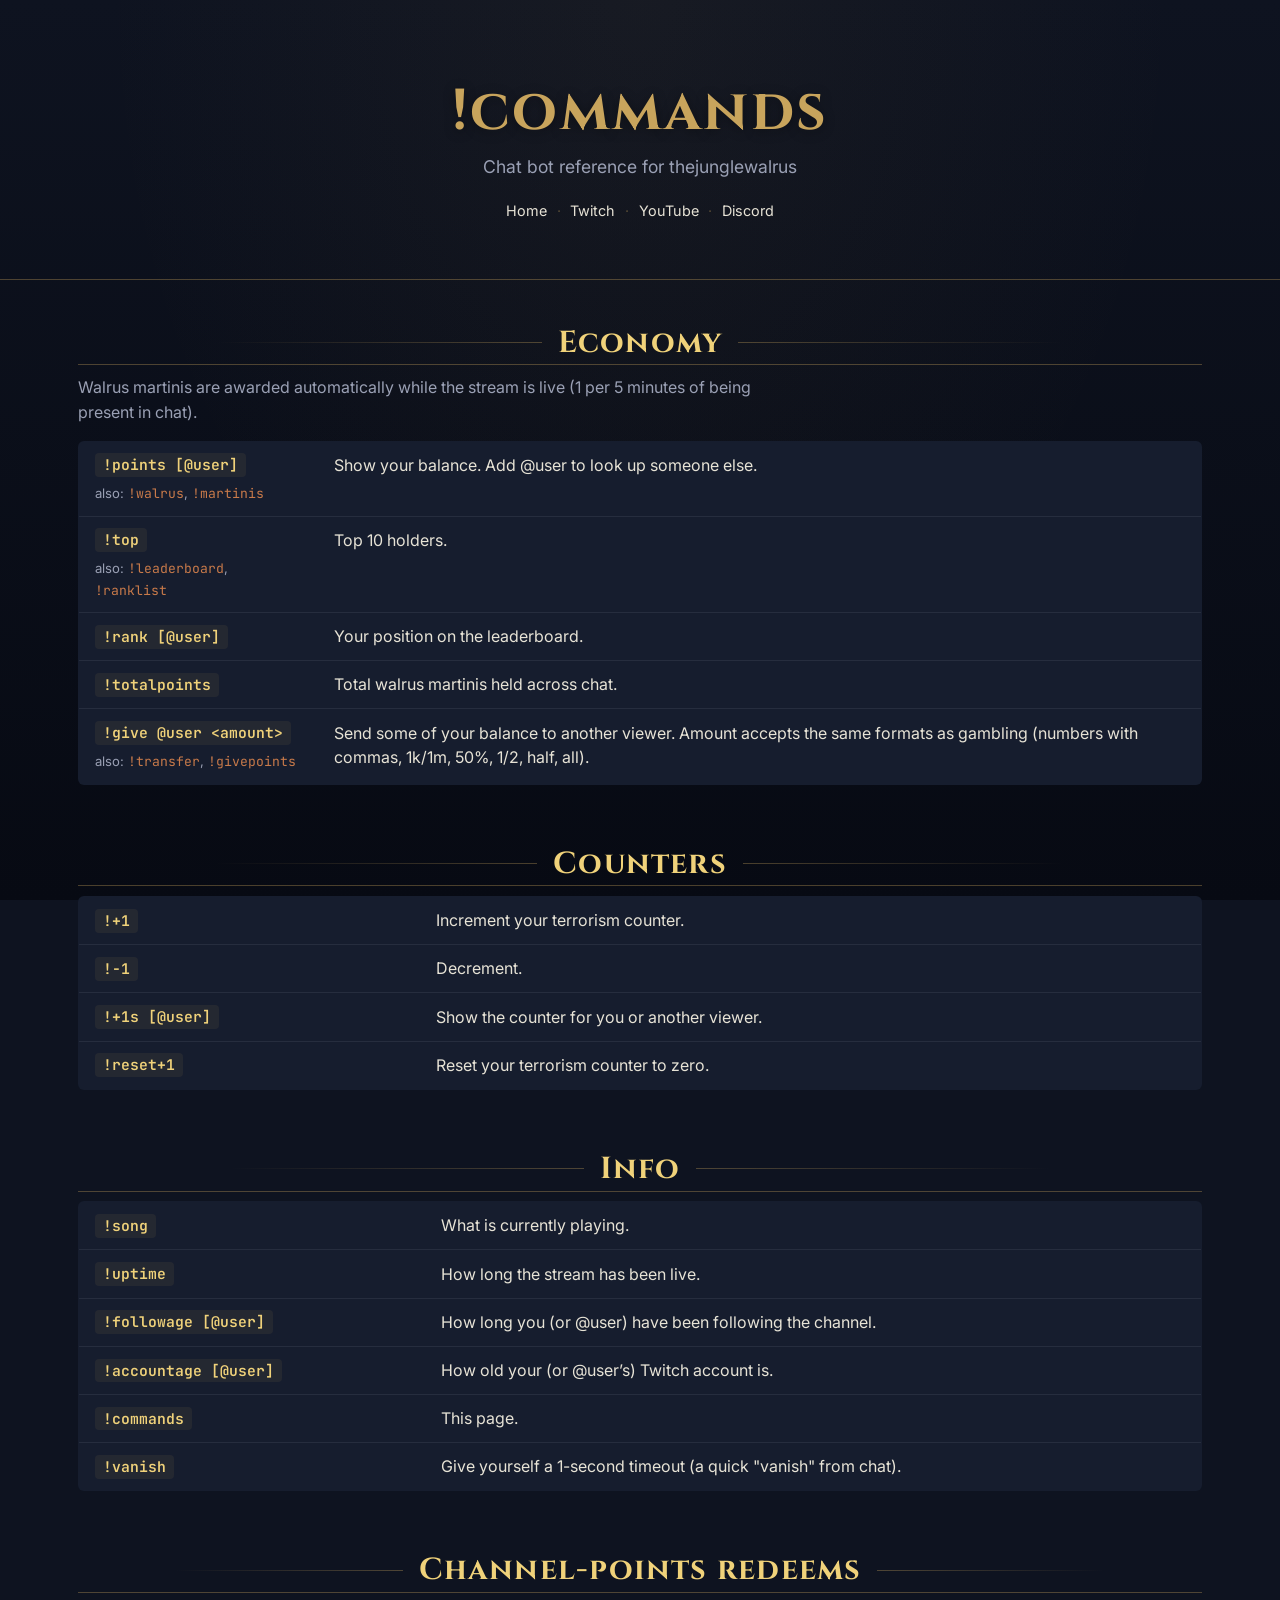
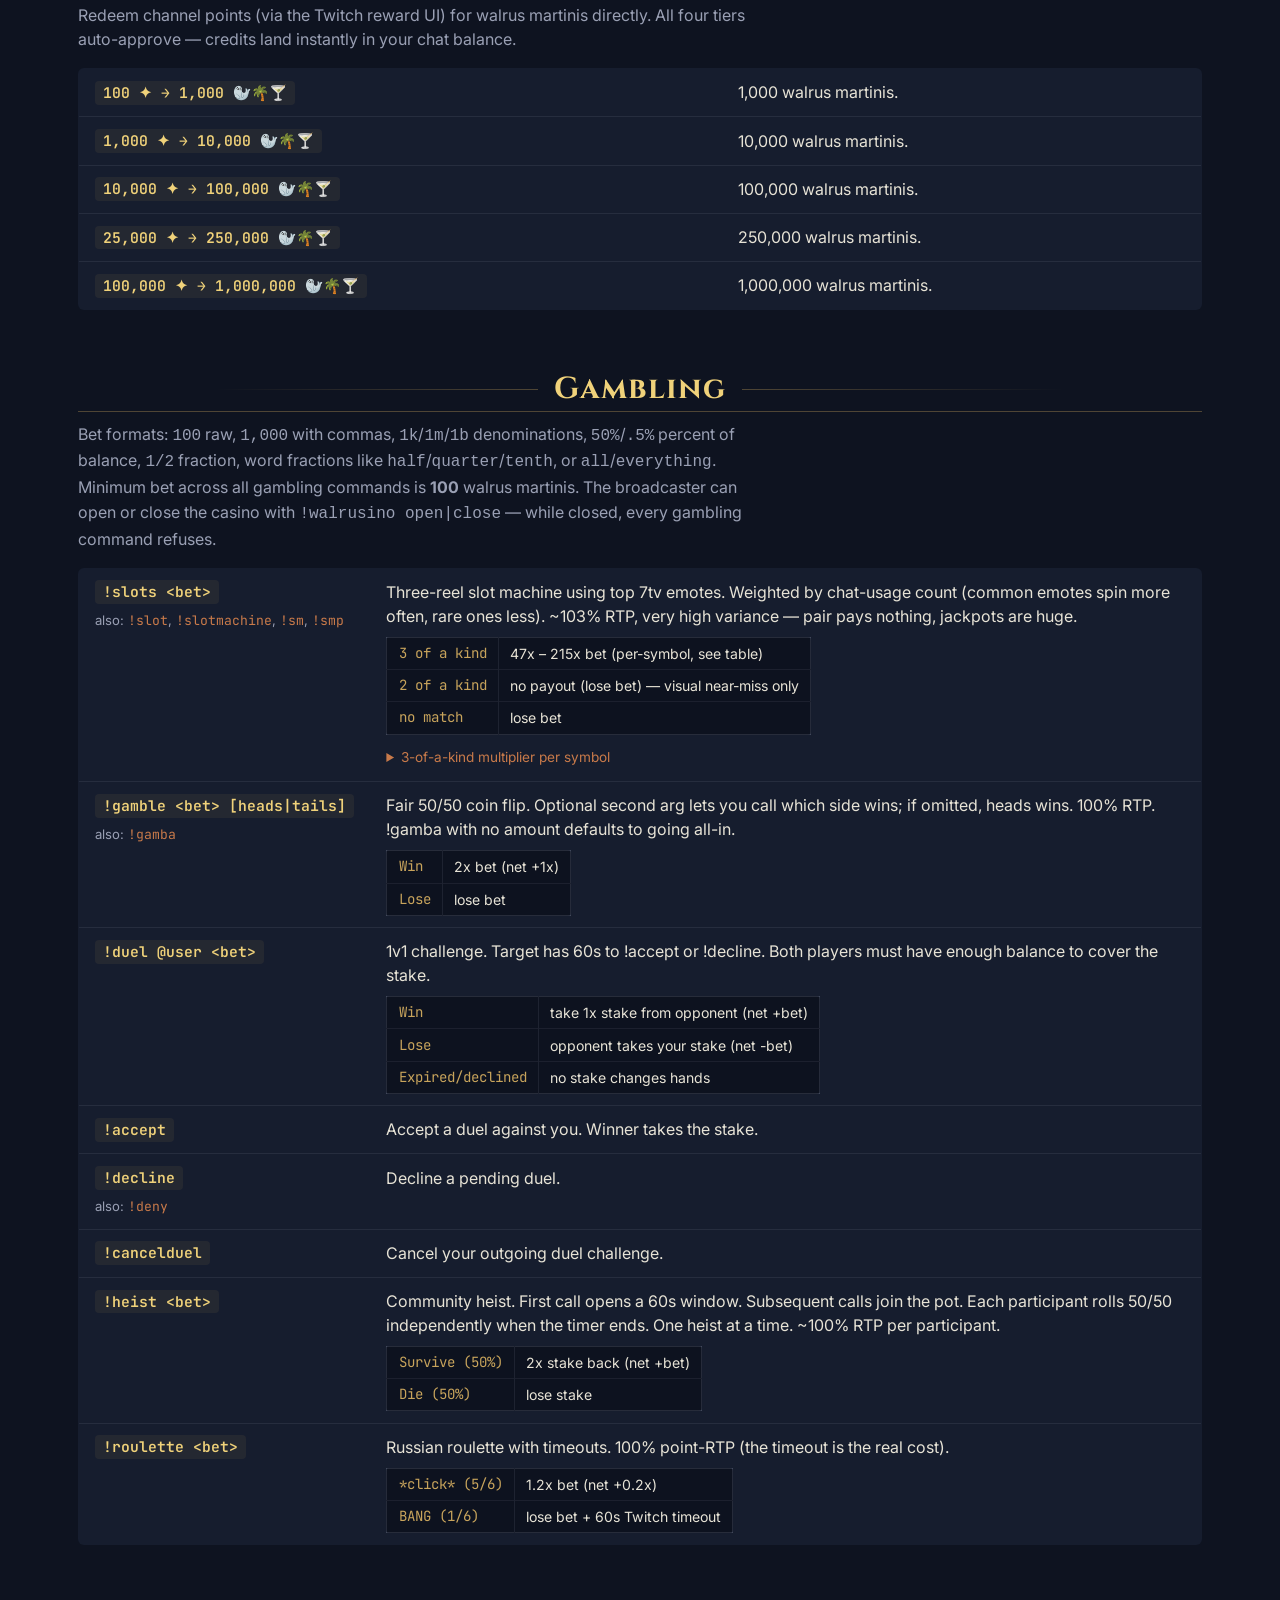
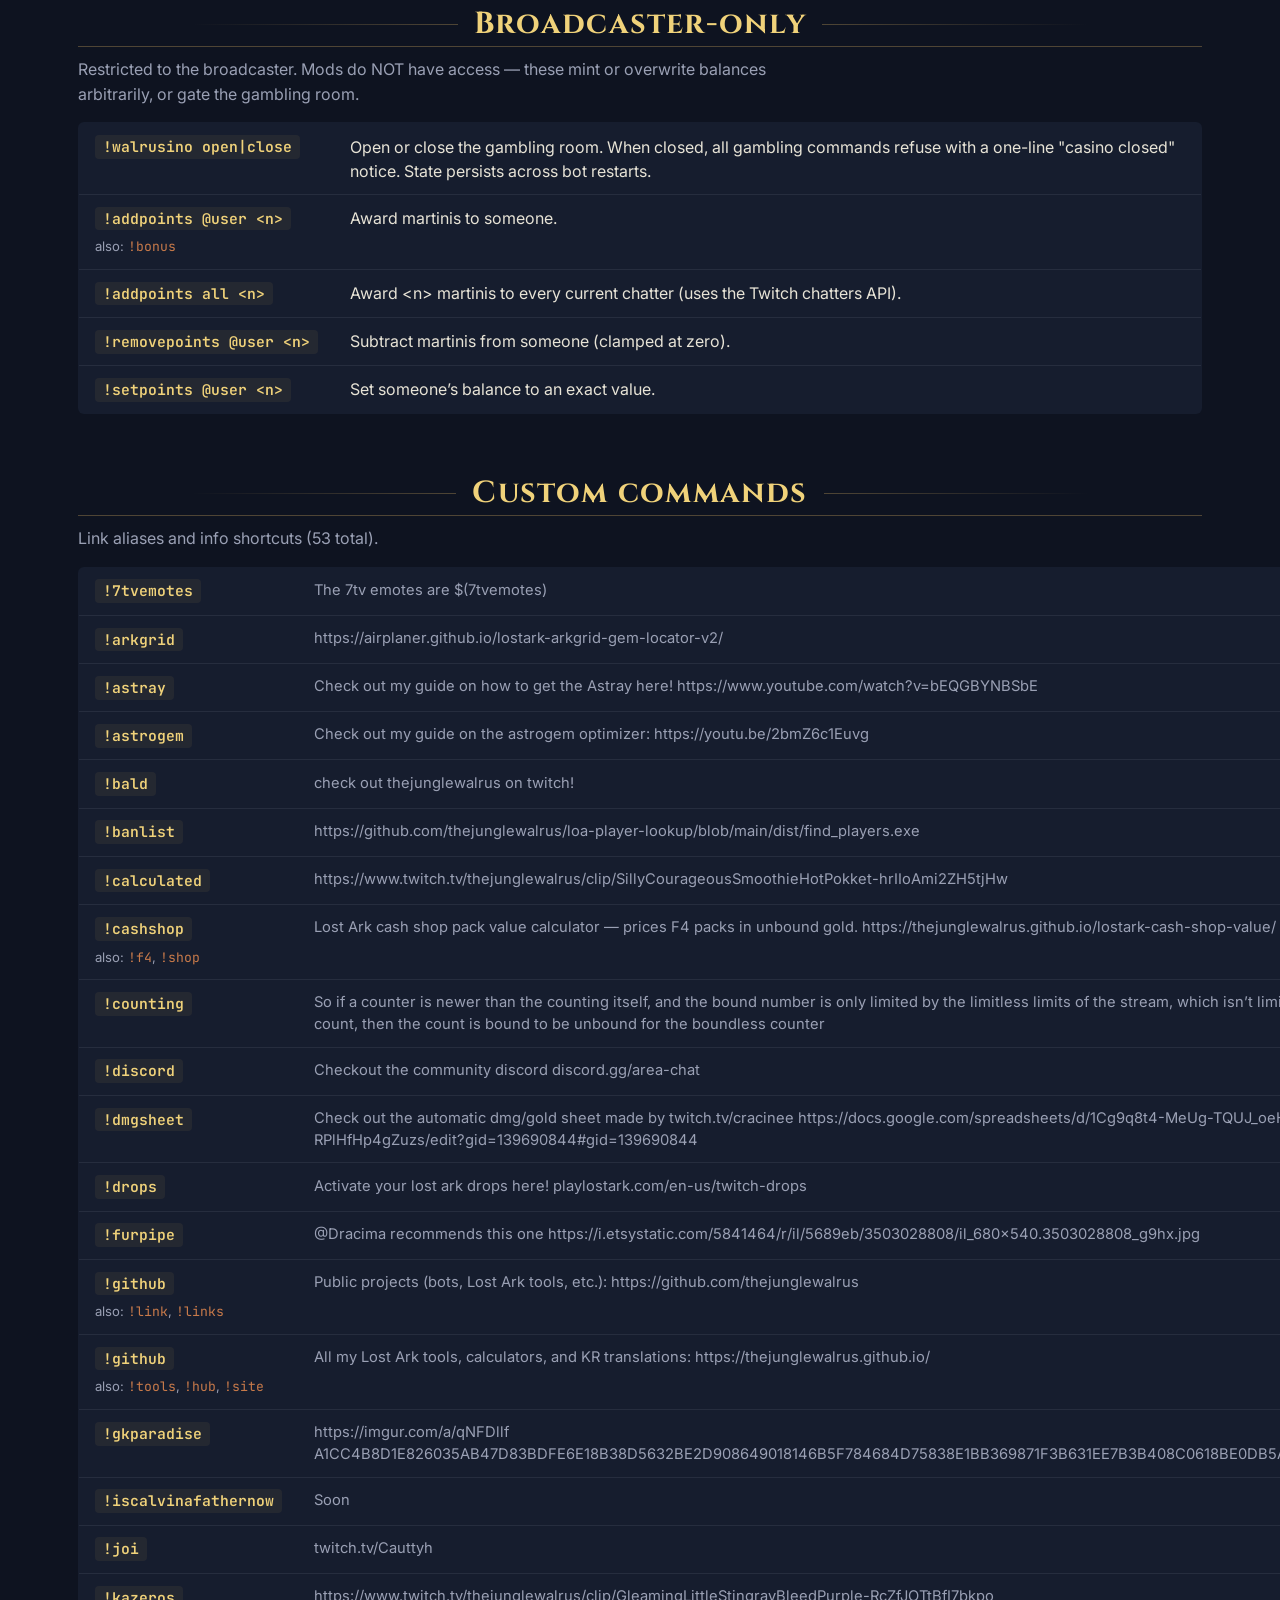
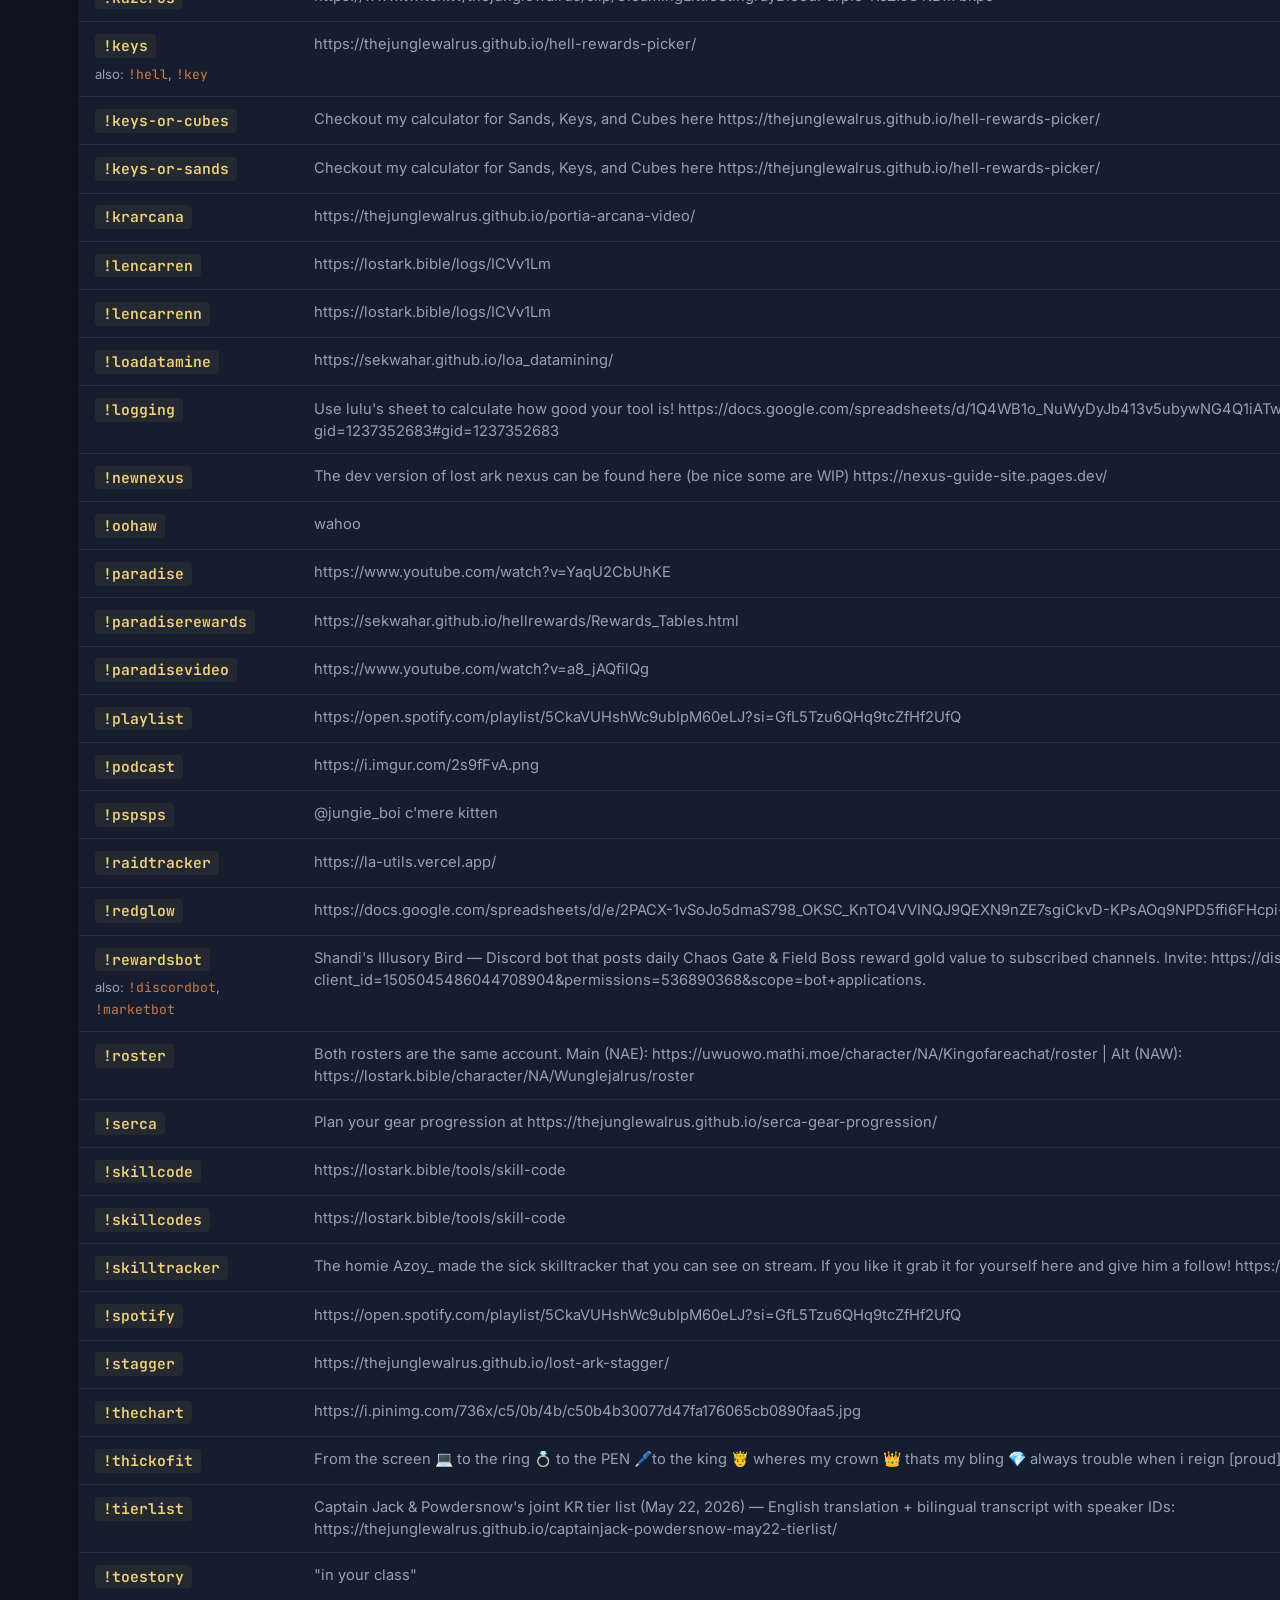
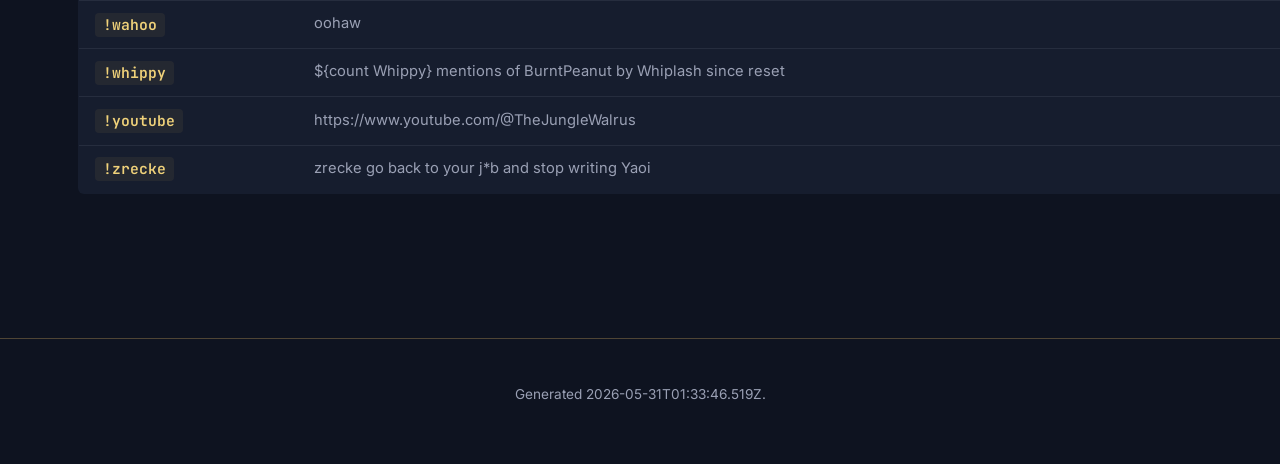
==== commit 71db586b: "Regenerate /commands/ (new 100->1k redeem tier; correct baseline)" ====
--- a/commands/index.html
+++ b/commands/index.html
@@ -213,7 +213,16 @@
       <tbody>
         
           <tr>
-            <td class="cmd-trigger-cell"><code class="cmd-trigger">100 ✦ → 10,000 🦭🌴🍸</code></td>
+            <td class="cmd-trigger-cell"><code class="cmd-trigger">100 ✦ → 1,000 🦭🌴🍸</code></td>
+            <td class="cmd-desc">
+              1,000 walrus martinis.
+              
+              
+            </td>
+          </tr>
+        
+          <tr>
+            <td class="cmd-trigger-cell"><code class="cmd-trigger">1,000 ✦ → 10,000 🦭🌴🍸</code></td>
             <td class="cmd-desc">
               10,000 walrus martinis.
               
@@ -675,7 +684,7 @@
 </main>
 
 <footer class="site-footer">
-  <p>Generated 2026-05-30T23:34:25.104Z.</p>
+  <p>Generated 2026-05-31T01:33:46.519Z.</p>
 </footer>
 
 </body>
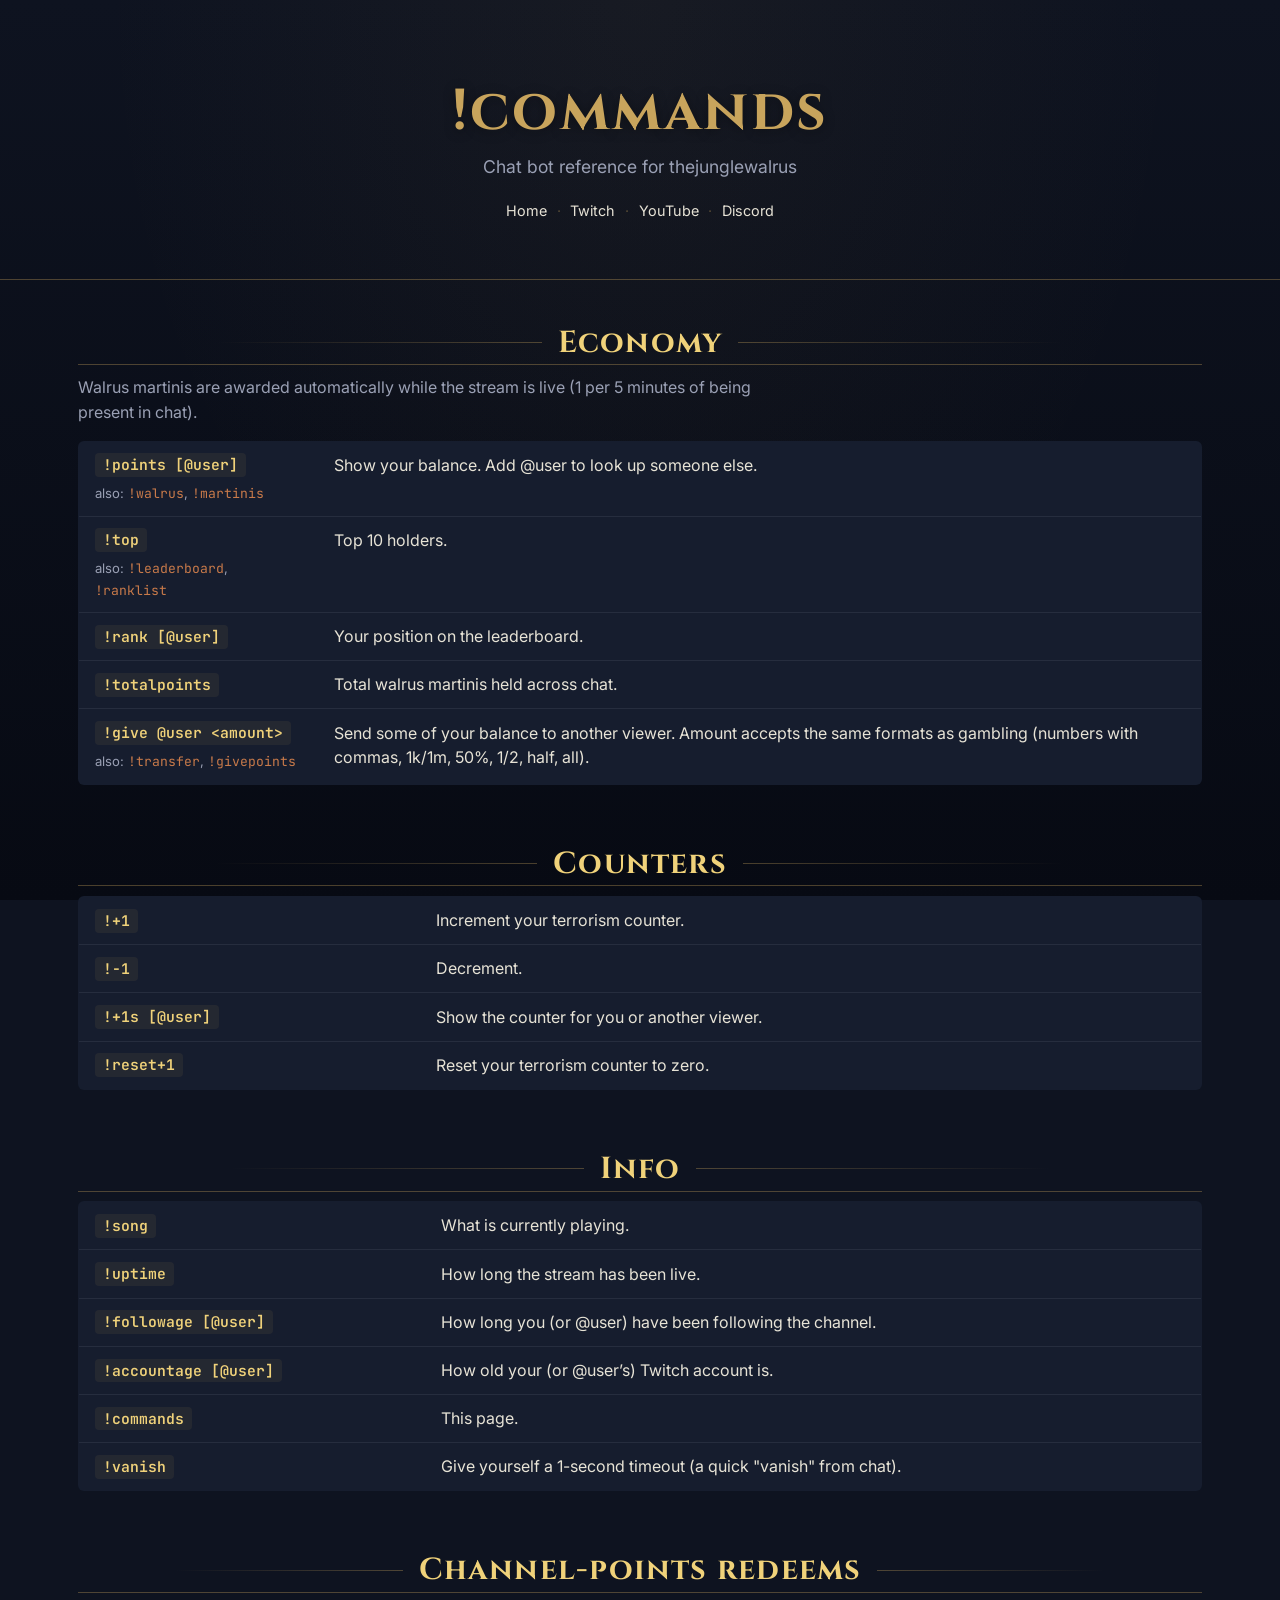
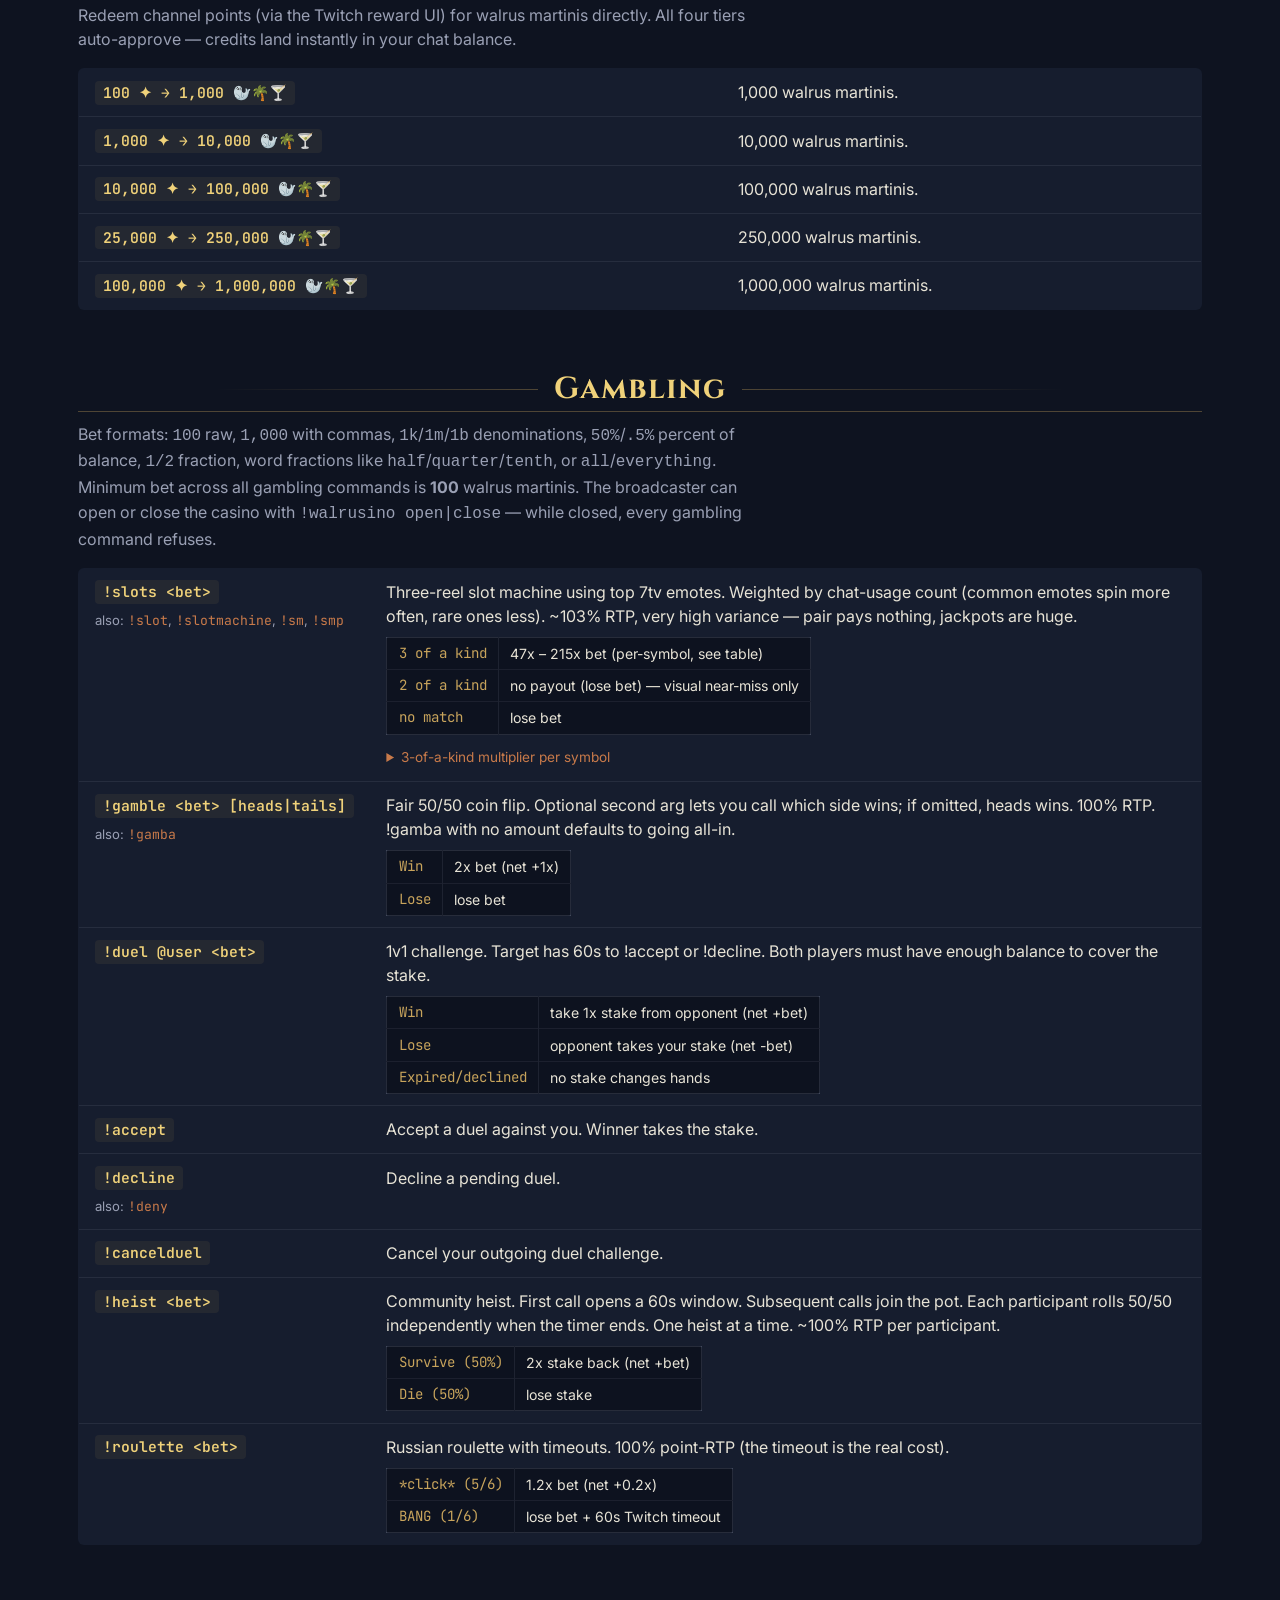
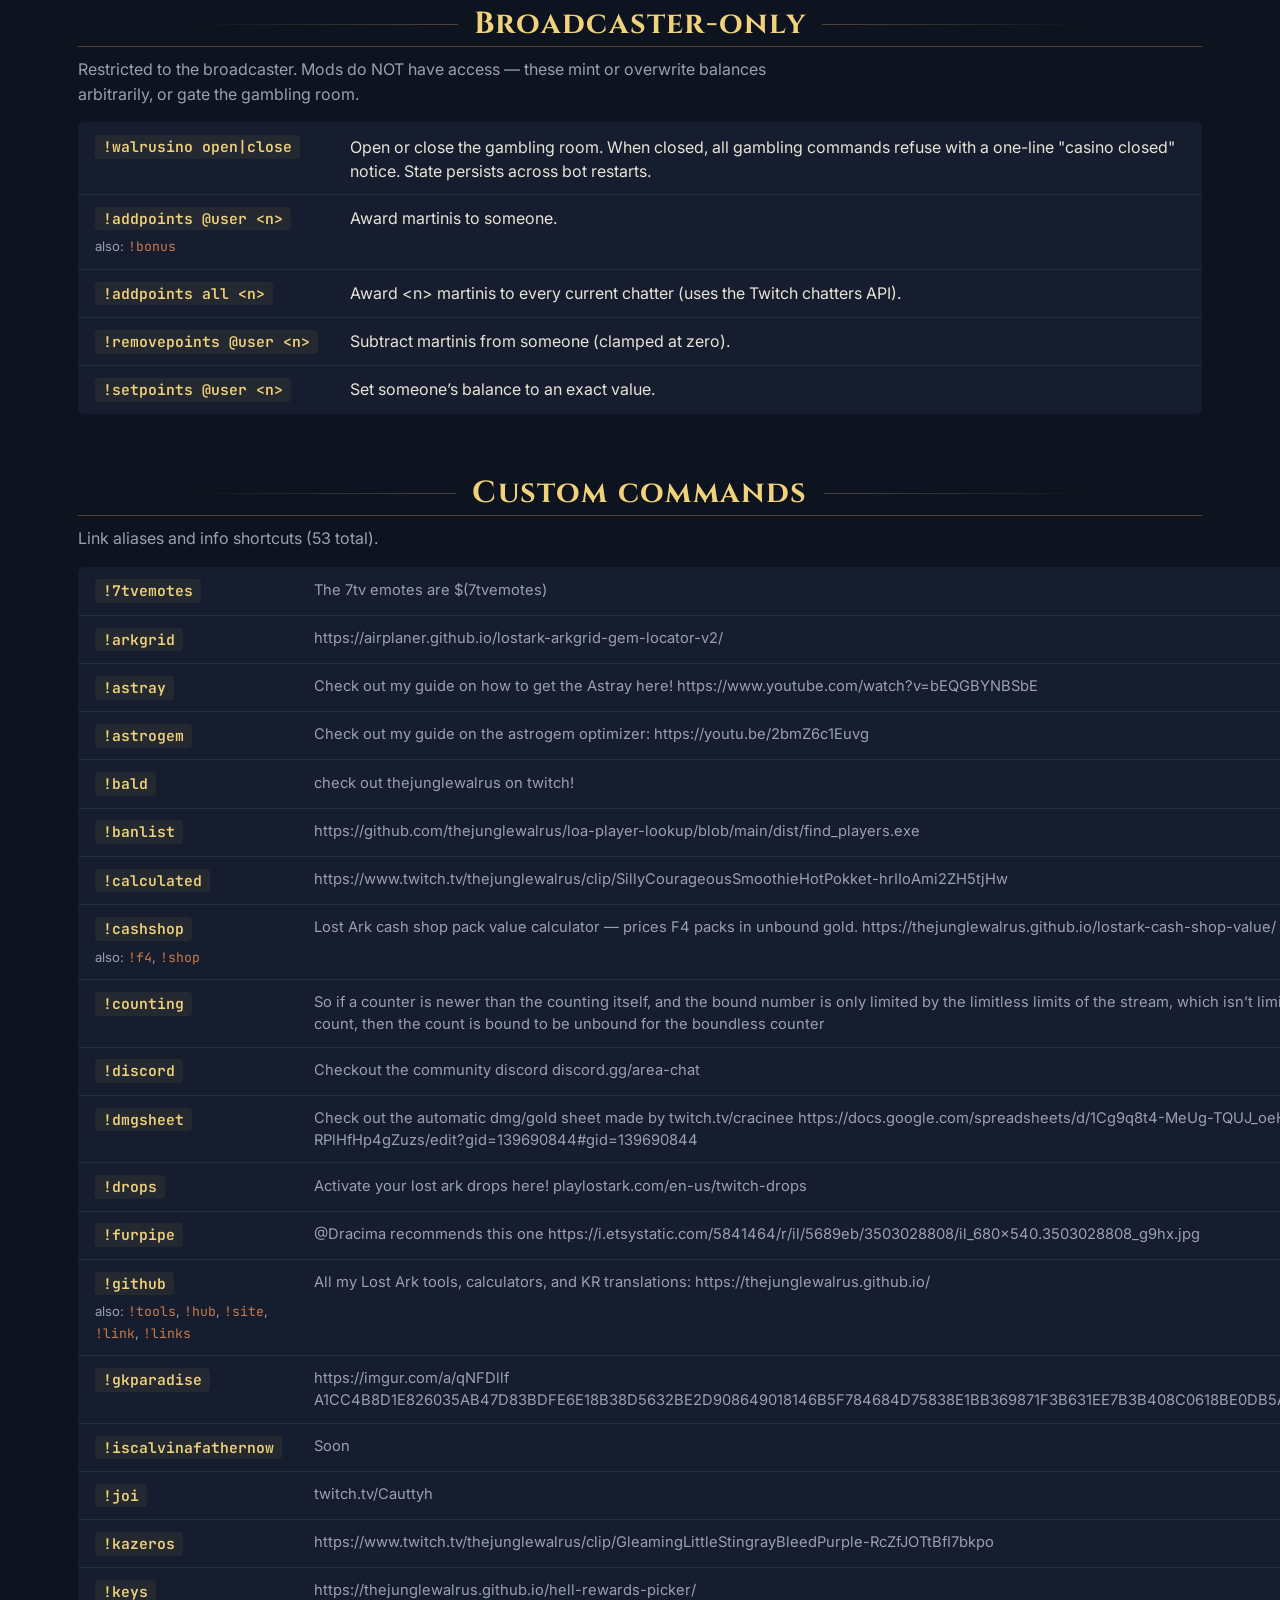
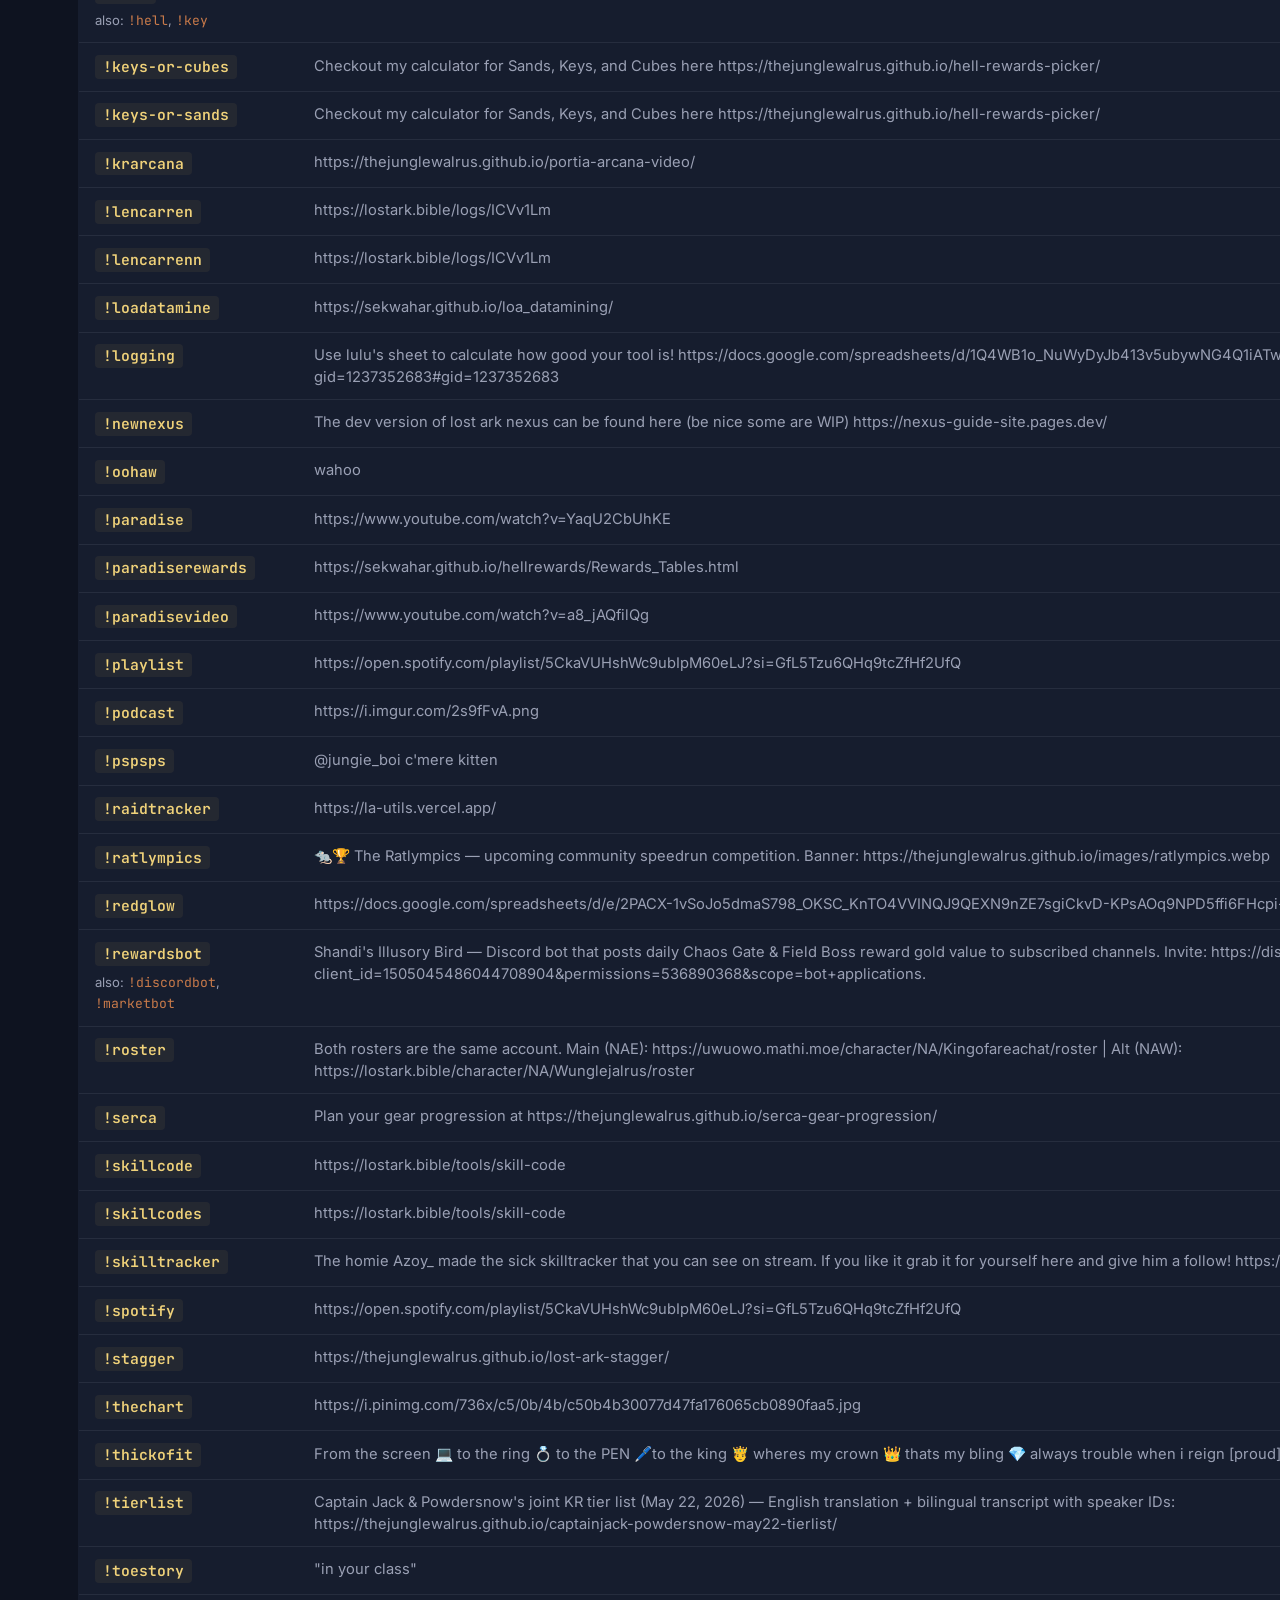
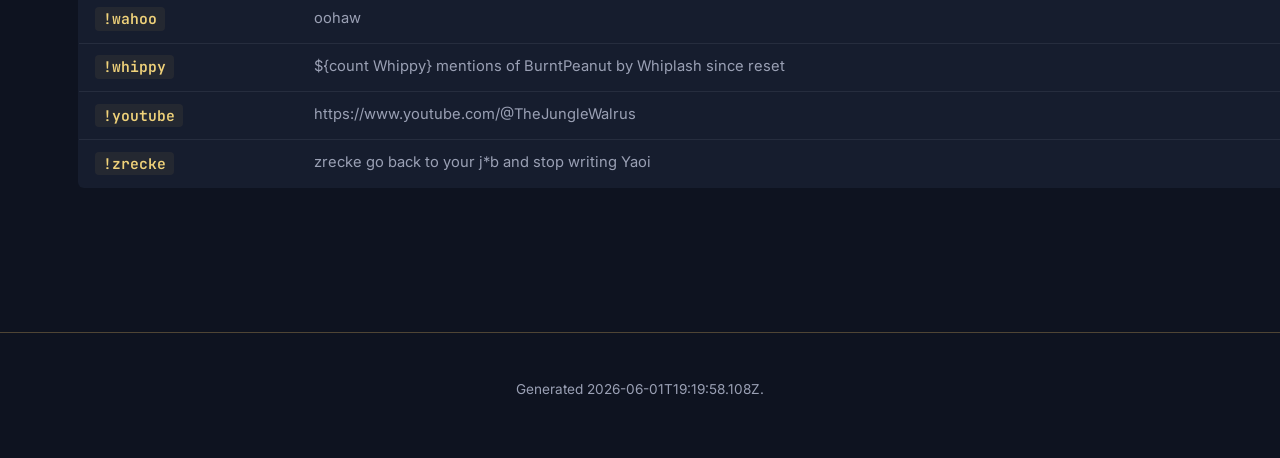
==== commit 97138d1f: "Regenerate /commands/ (post-consolidation)" ====
--- a/commands/index.html
+++ b/commands/index.html
@@ -478,12 +478,7 @@
             </tr>
           
             <tr>
-              <td class="cmd-trigger-cell"><code class="cmd-trigger">!github</code><div class="cmd-aliases">also: <code>!link</code>, <code>!links</code></div></td>
-              <td class="cmd-desc">Public projects (bots, Lost Ark tools, etc.): https://github.com/thejunglewalrus</td>
-            </tr>
-          
-            <tr>
-              <td class="cmd-trigger-cell"><code class="cmd-trigger">!github</code><div class="cmd-aliases">also: <code>!tools</code>, <code>!hub</code>, <code>!site</code></div></td>
+              <td class="cmd-trigger-cell"><code class="cmd-trigger">!github</code><div class="cmd-aliases">also: <code>!tools</code>, <code>!hub</code>, <code>!site</code>, <code>!link</code>, <code>!links</code></div></td>
               <td class="cmd-desc">All my Lost Ark tools, calculators, and KR translations: https://thejunglewalrus.github.io/</td>
             </tr>
           
@@ -590,6 +585,11 @@
             <tr>
               <td class="cmd-trigger-cell"><code class="cmd-trigger">!raidtracker</code></td>
               <td class="cmd-desc">https://la-utils.vercel.app/</td>
+            </tr>
+          
+            <tr>
+              <td class="cmd-trigger-cell"><code class="cmd-trigger">!ratlympics</code></td>
+              <td class="cmd-desc">🐀🏆 The Ratlympics — upcoming community speedrun competition. Banner: https://thejunglewalrus.github.io/images/ratlympics.webp</td>
             </tr>
           
             <tr>
@@ -684,7 +684,7 @@
 </main>
 
 <footer class="site-footer">
-  <p>Generated 2026-05-31T01:33:46.519Z.</p>
+  <p>Generated 2026-06-01T19:19:58.108Z.</p>
 </footer>
 
 </body>
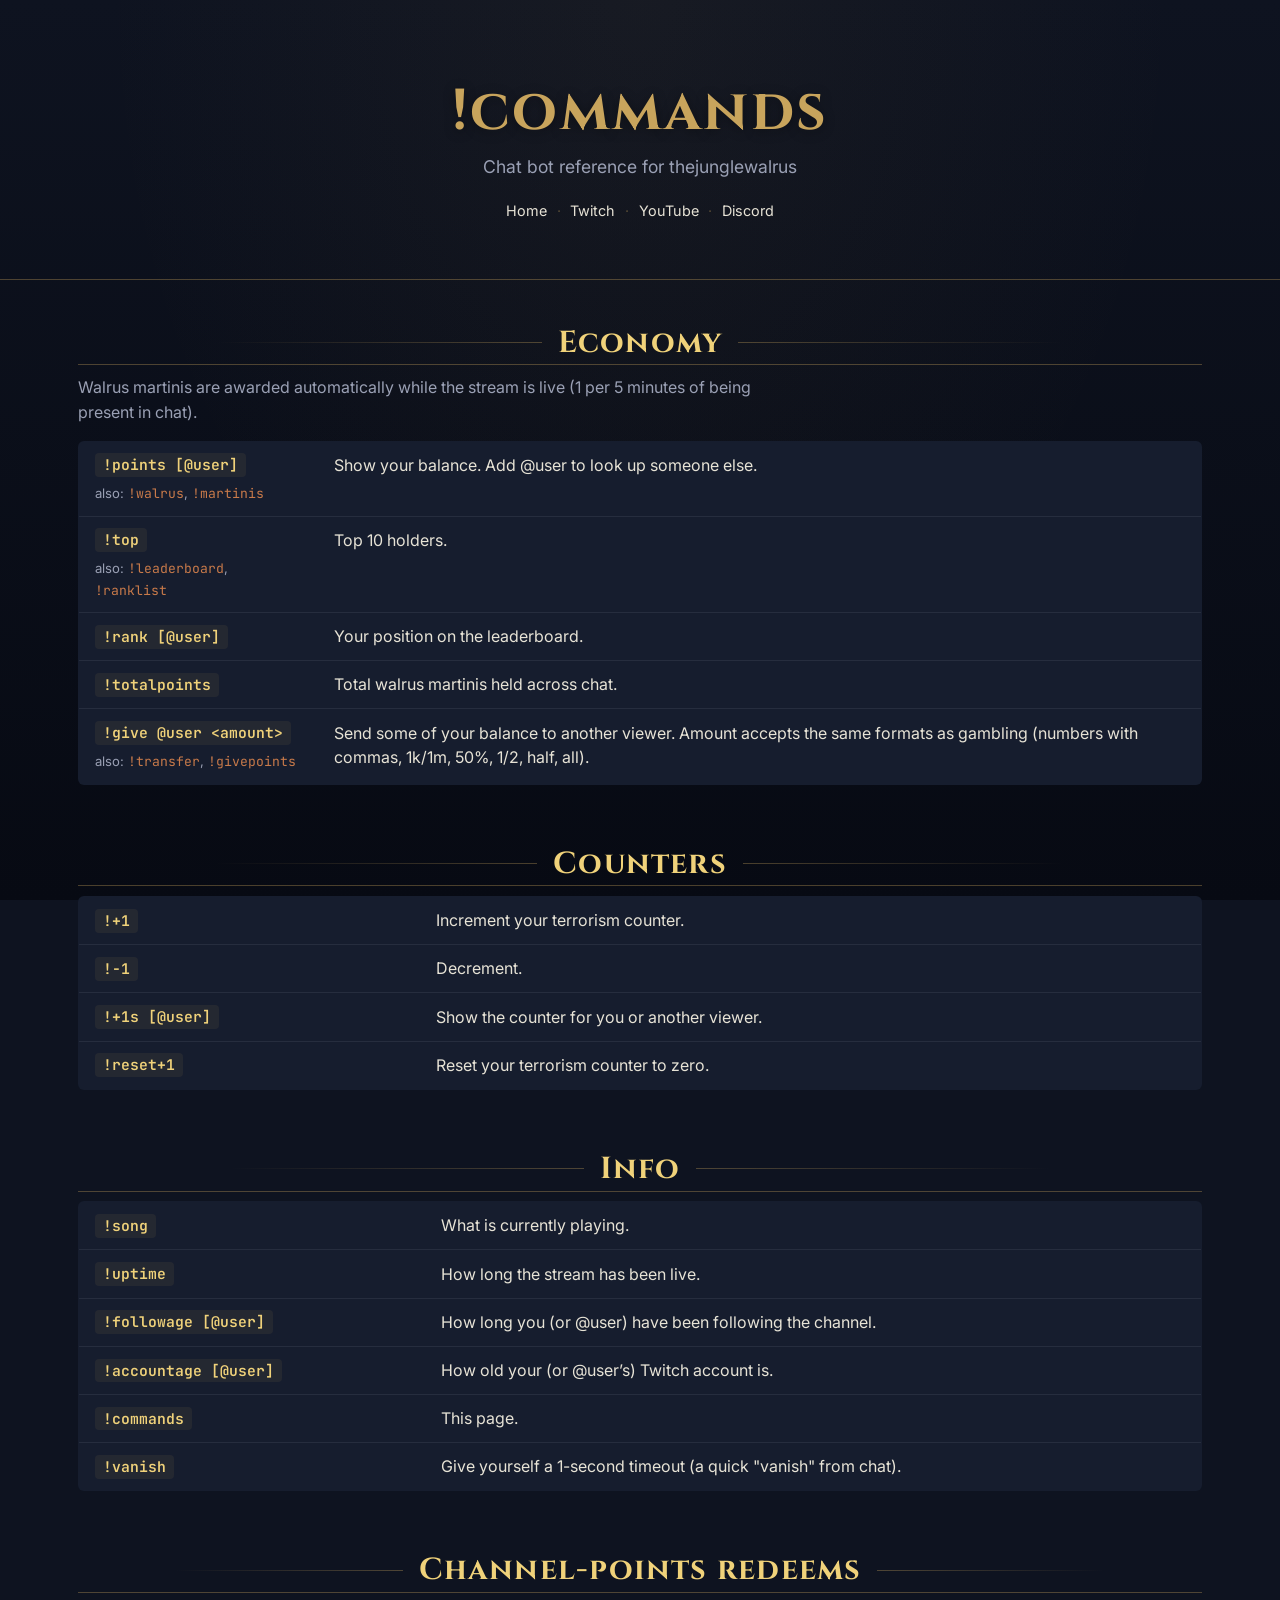
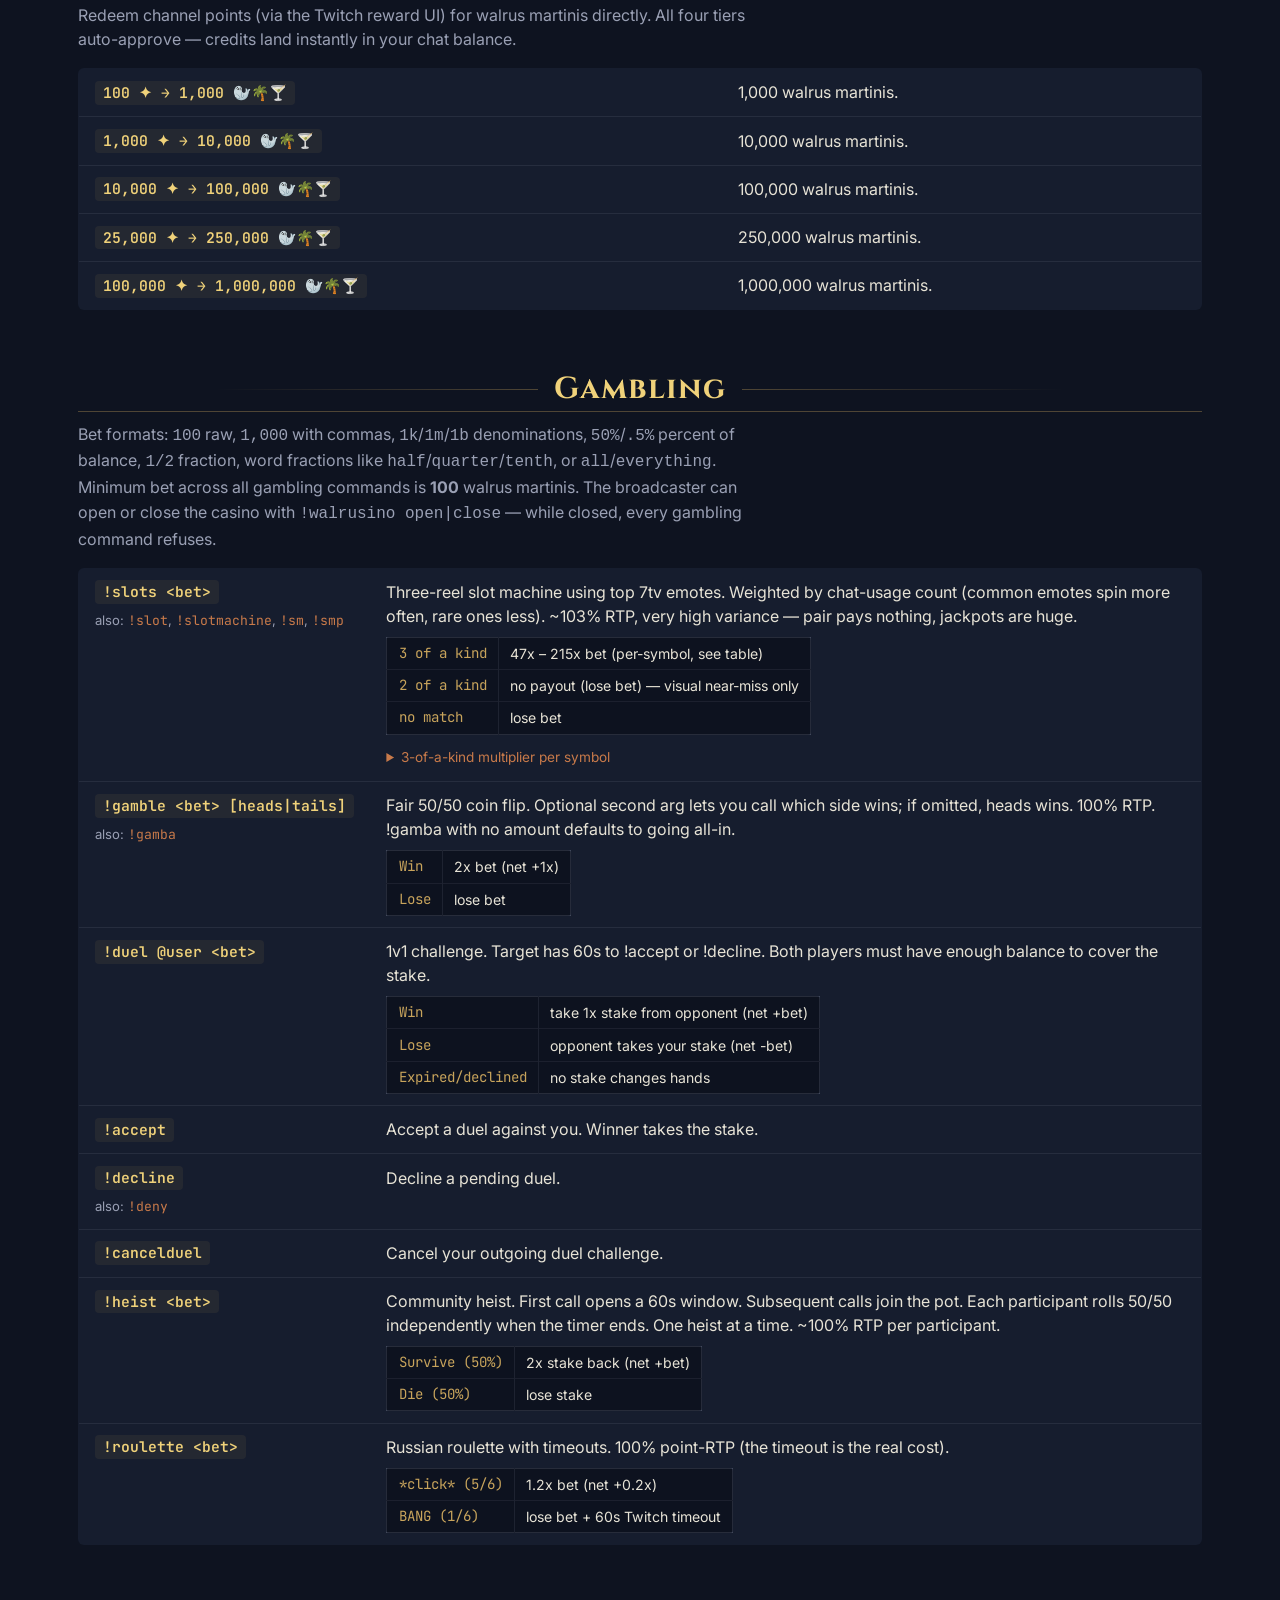
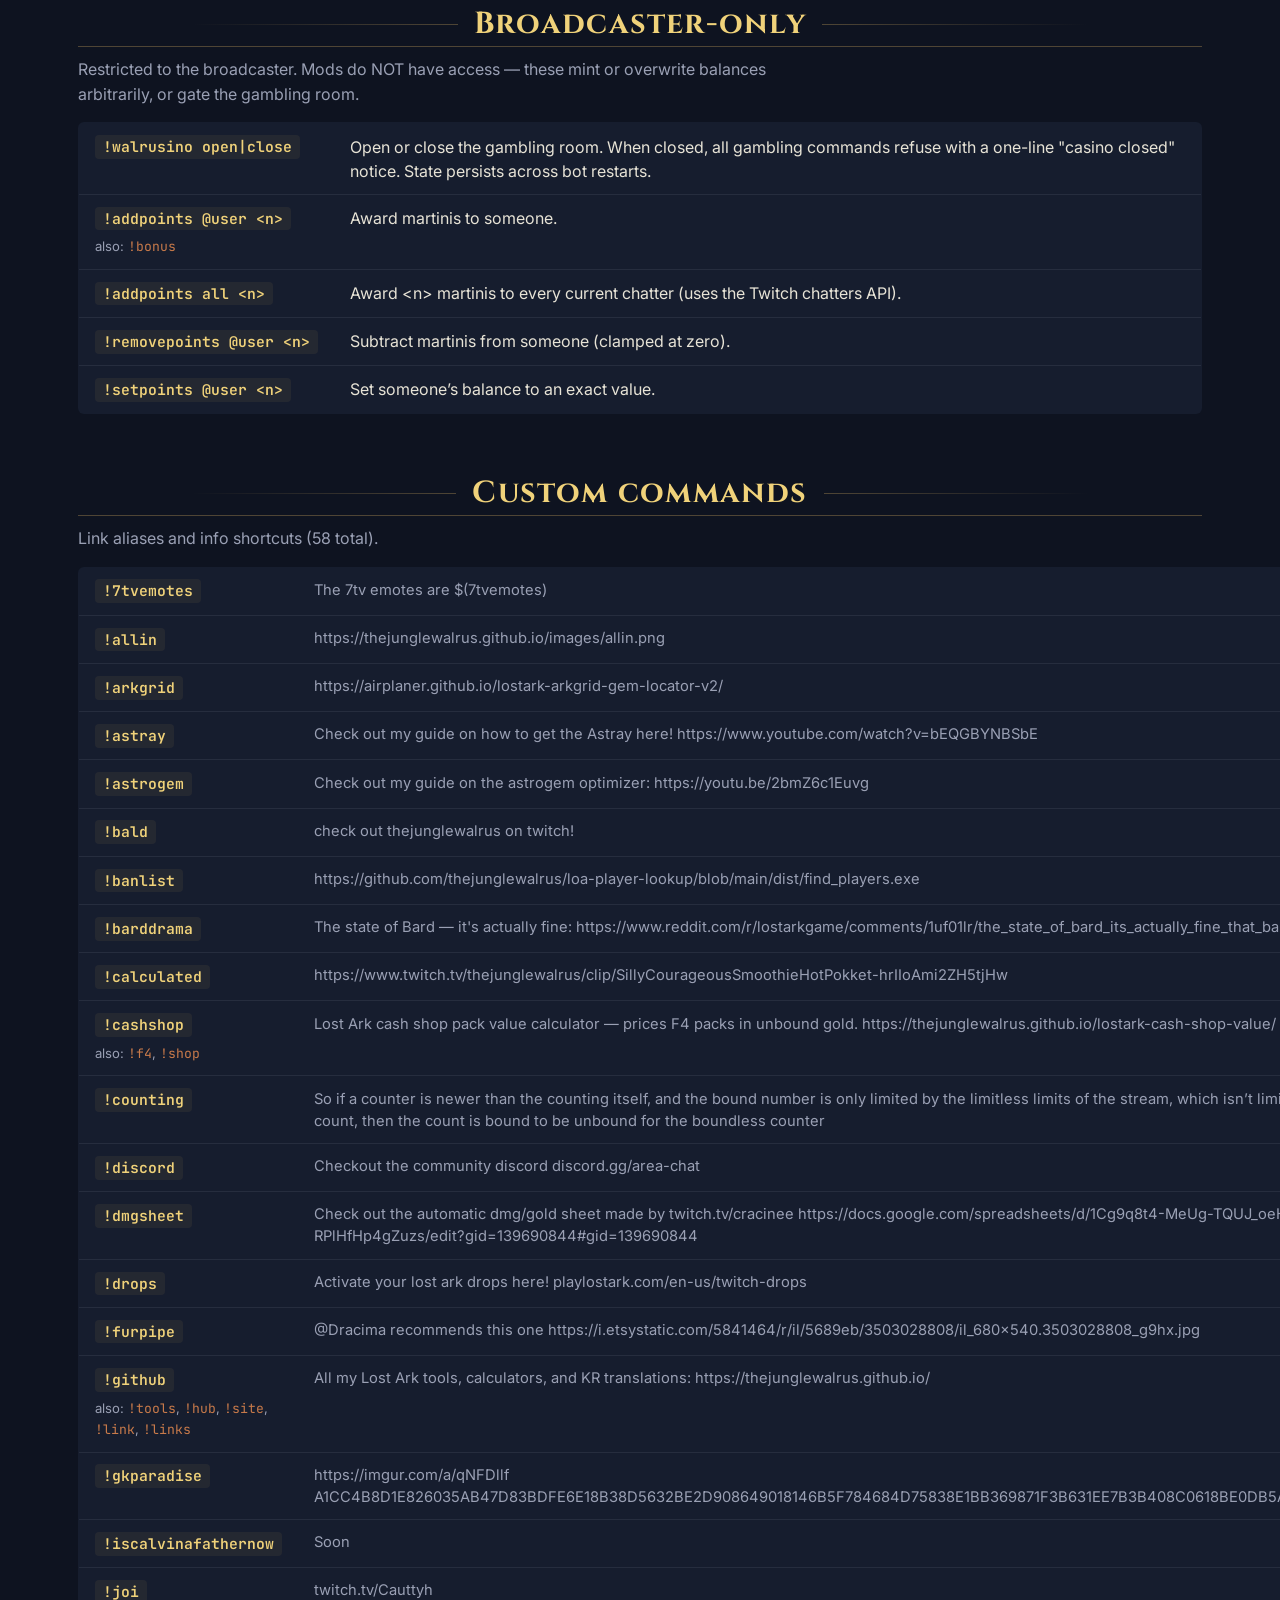
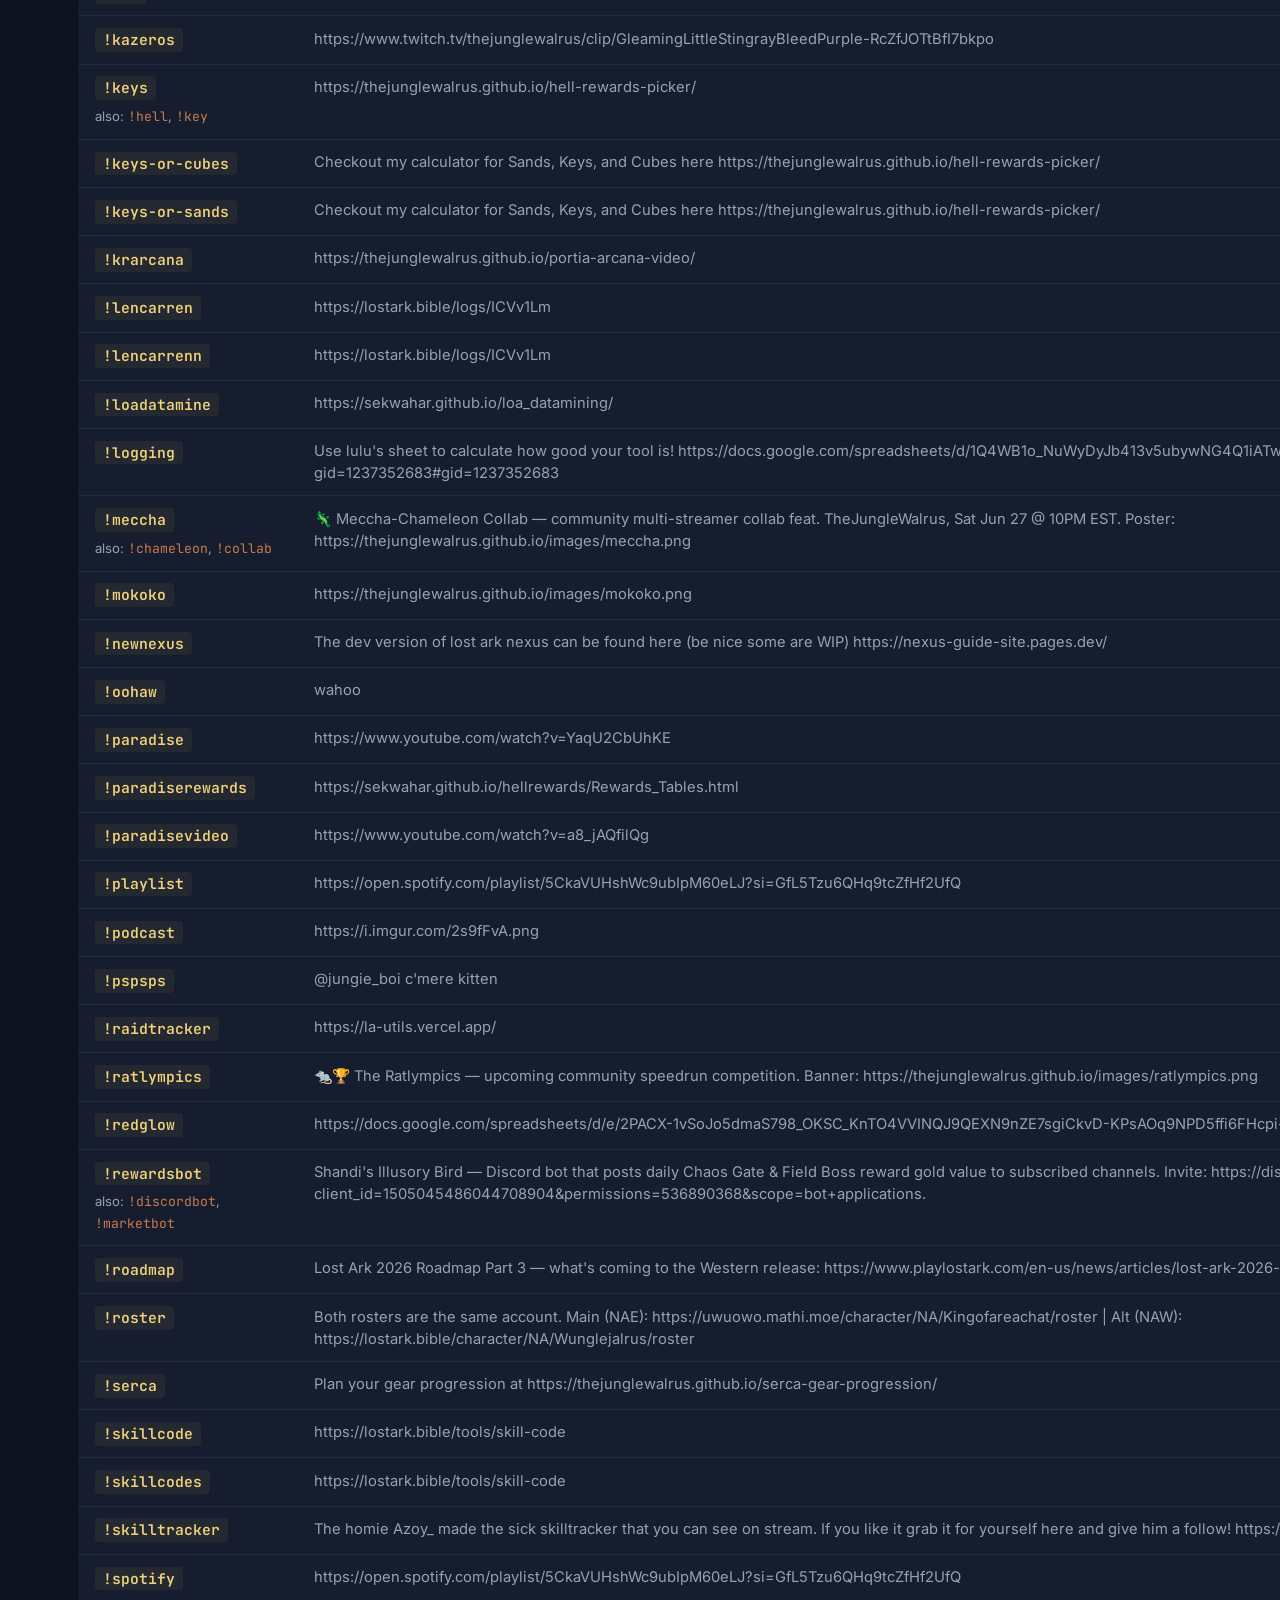
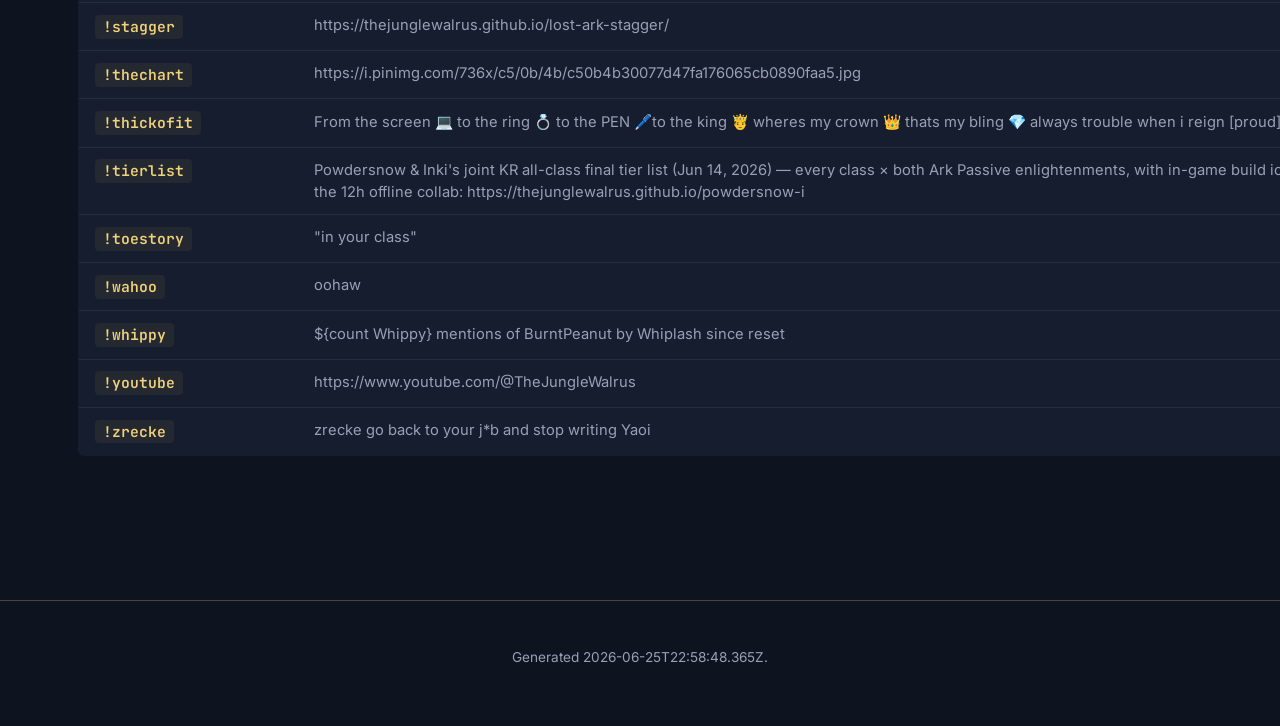
==== commit ec4e0644: "Add !barddrama to commands reference page" ====
--- a/commands/index.html
+++ b/commands/index.html
@@ -29,7 +29,7 @@
       <span class="dot">·</span>
       <a href="https://www.twitch.tv/junglewalrus">Twitch</a>
       <span class="dot">·</span>
-      <a href="https://www.youtube.com/@junglewalrus">YouTube</a>
+      <a href="https://www.youtube.com/@thejunglewalrus">YouTube</a>
       <span class="dot">·</span>
       <a href="https://discord.gg/area-chat">Discord</a>
     </nav>
@@ -408,7 +408,7 @@
 
   <section class="cmd-group" id="customs">
     <h2>Custom commands</h2>
-    <p class="group-blurb">Link aliases and info shortcuts (53 total).</p>
+    <p class="group-blurb">Link aliases and info shortcuts (58 total).</p>
     <table class="cmd-table cmd-table-customs">
       <tbody>
         
@@ -418,6 +418,11 @@
             </tr>
           
             <tr>
+              <td class="cmd-trigger-cell"><code class="cmd-trigger">!allin</code></td>
+              <td class="cmd-desc">https://thejunglewalrus.github.io/images/allin.png</td>
+            </tr>
+          
+            <tr>
               <td class="cmd-trigger-cell"><code class="cmd-trigger">!arkgrid</code></td>
               <td class="cmd-desc">https://airplaner.github.io/lostark-arkgrid-gem-locator-v2/</td>
             </tr>
@@ -443,6 +448,11 @@
             </tr>
           
             <tr>
+              <td class="cmd-trigger-cell"><code class="cmd-trigger">!barddrama</code></td>
+              <td class="cmd-desc">The state of Bard — it&#39;s actually fine: https://www.reddit.com/r/lostarkgame/comments/1uf01lr/the_state_of_bard_its_actually_fine_that_bard/</td>
+            </tr>
+          
+            <tr>
               <td class="cmd-trigger-cell"><code class="cmd-trigger">!calculated</code></td>
               <td class="cmd-desc">https://www.twitch.tv/thejunglewalrus/clip/SillyCourageousSmoothieHotPokket-hrIIoAmi2ZH5tjHw</td>
             </tr>
@@ -543,6 +553,16 @@
             </tr>
           
             <tr>
+              <td class="cmd-trigger-cell"><code class="cmd-trigger">!meccha</code><div class="cmd-aliases">also: <code>!chameleon</code>, <code>!collab</code></div></td>
+              <td class="cmd-desc">🦎 Meccha-Chameleon Collab — community multi-streamer collab feat. TheJungleWalrus, Sat Jun 27 @ 10PM EST. Poster: https://thejunglewalrus.github.io/images/meccha.png</td>
+            </tr>
+          
+            <tr>
+              <td class="cmd-trigger-cell"><code class="cmd-trigger">!mokoko</code></td>
+              <td class="cmd-desc">https://thejunglewalrus.github.io/images/mokoko.png</td>
+            </tr>
+          
+            <tr>
               <td class="cmd-trigger-cell"><code class="cmd-trigger">!newnexus</code></td>
               <td class="cmd-desc">The dev version of lost ark nexus can be found here (be nice some are WIP) https://nexus-guide-site.pages.dev/</td>
             </tr>
@@ -589,7 +609,7 @@
           
             <tr>
               <td class="cmd-trigger-cell"><code class="cmd-trigger">!ratlympics</code></td>
-              <td class="cmd-desc">🐀🏆 The Ratlympics — upcoming community speedrun competition. Banner: https://thejunglewalrus.github.io/images/ratlympics.webp</td>
+              <td class="cmd-desc">🐀🏆 The Ratlympics — upcoming community speedrun competition. Banner: https://thejunglewalrus.github.io/images/ratlympics.png</td>
             </tr>
           
             <tr>
@@ -603,6 +623,11 @@
             </tr>
           
             <tr>
+              <td class="cmd-trigger-cell"><code class="cmd-trigger">!roadmap</code></td>
+              <td class="cmd-desc">Lost Ark 2026 Roadmap Part 3 — what&#39;s coming to the Western release: https://www.playlostark.com/en-us/news/articles/lost-ark-2026-roadmap-part-3</td>
+            </tr>
+          
+            <tr>
               <td class="cmd-trigger-cell"><code class="cmd-trigger">!roster</code></td>
               <td class="cmd-desc">Both rosters are the same account. Main (NAE): https://uwuowo.mathi.moe/character/NA/Kingofareachat/roster | Alt (NAW): https://lostark.bible/character/NA/Wunglejalrus/roster</td>
             </tr>
@@ -649,7 +674,7 @@
           
             <tr>
               <td class="cmd-trigger-cell"><code class="cmd-trigger">!tierlist</code></td>
-              <td class="cmd-desc">Captain Jack &amp; Powdersnow&#39;s joint KR tier list (May 22, 2026) — English translation + bilingual transcript with speaker IDs: https://thejunglewalrus.github.io/captainjack-powdersnow-may22-tierlist/</td>
+              <td class="cmd-desc">Powdersnow &amp; Inki&#39;s joint KR all-class final tier list (Jun 14, 2026) — every class × both Ark Passive enlightenments, with in-game build icons + bilingual transcript of the 12h offline collab: https://thejunglewalrus.github.io/powdersnow-i</td>
             </tr>
           
             <tr>
@@ -684,7 +709,7 @@
 </main>
 
 <footer class="site-footer">
-  <p>Generated 2026-06-01T19:19:58.108Z.</p>
+  <p>Generated 2026-06-25T22:58:48.365Z.</p>
 </footer>
 
 </body>
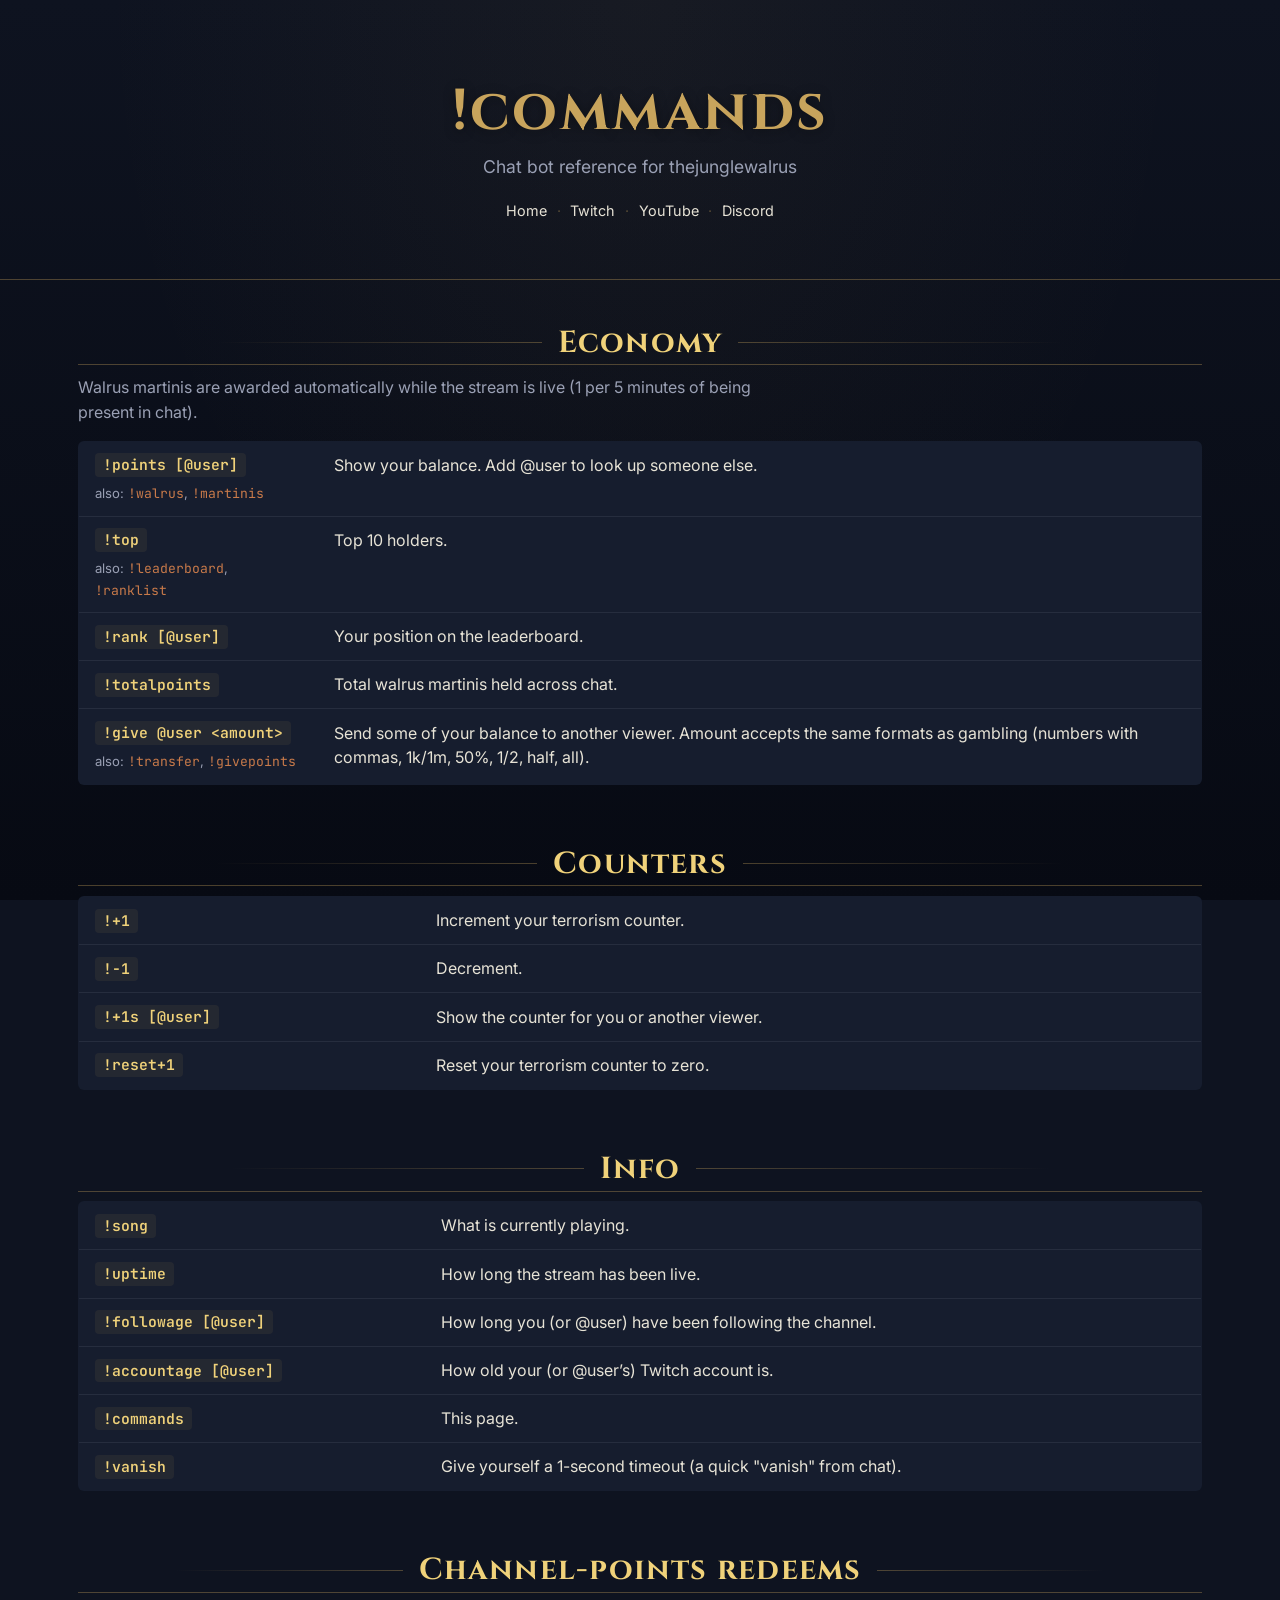
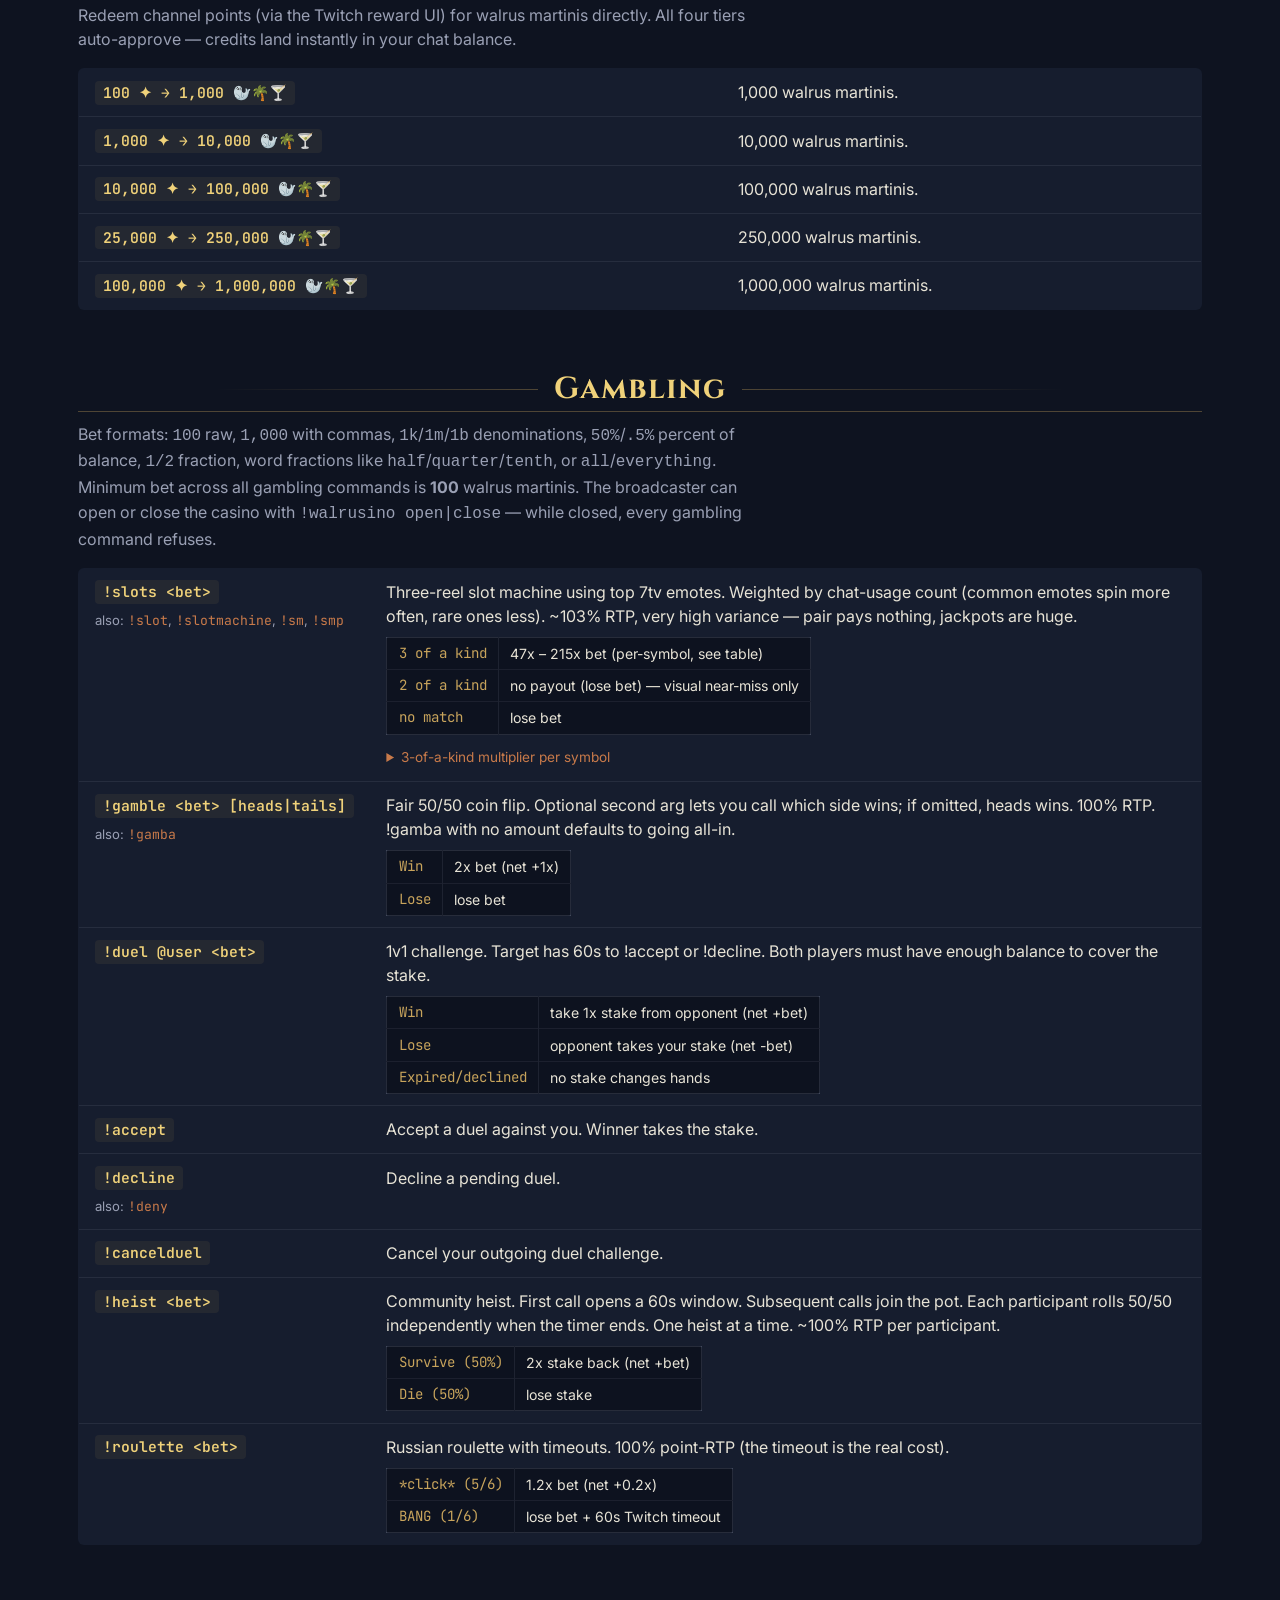
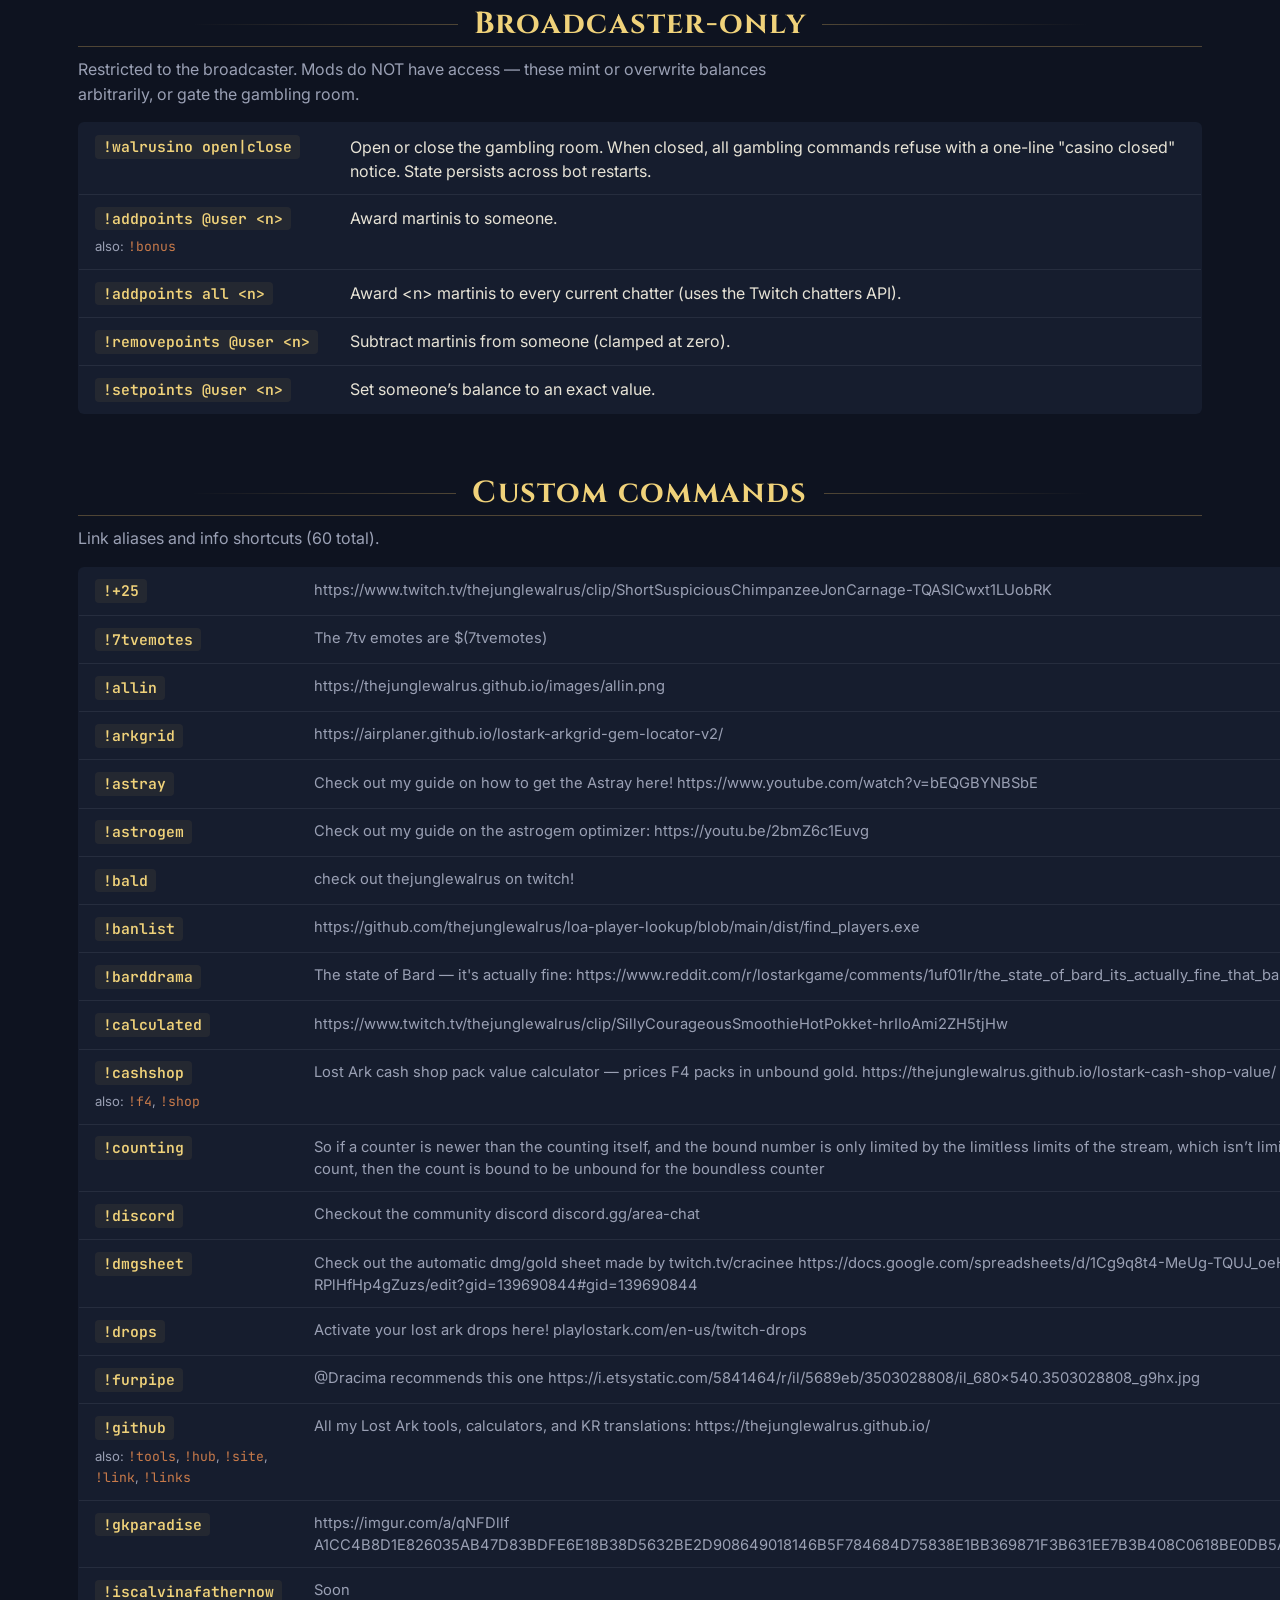
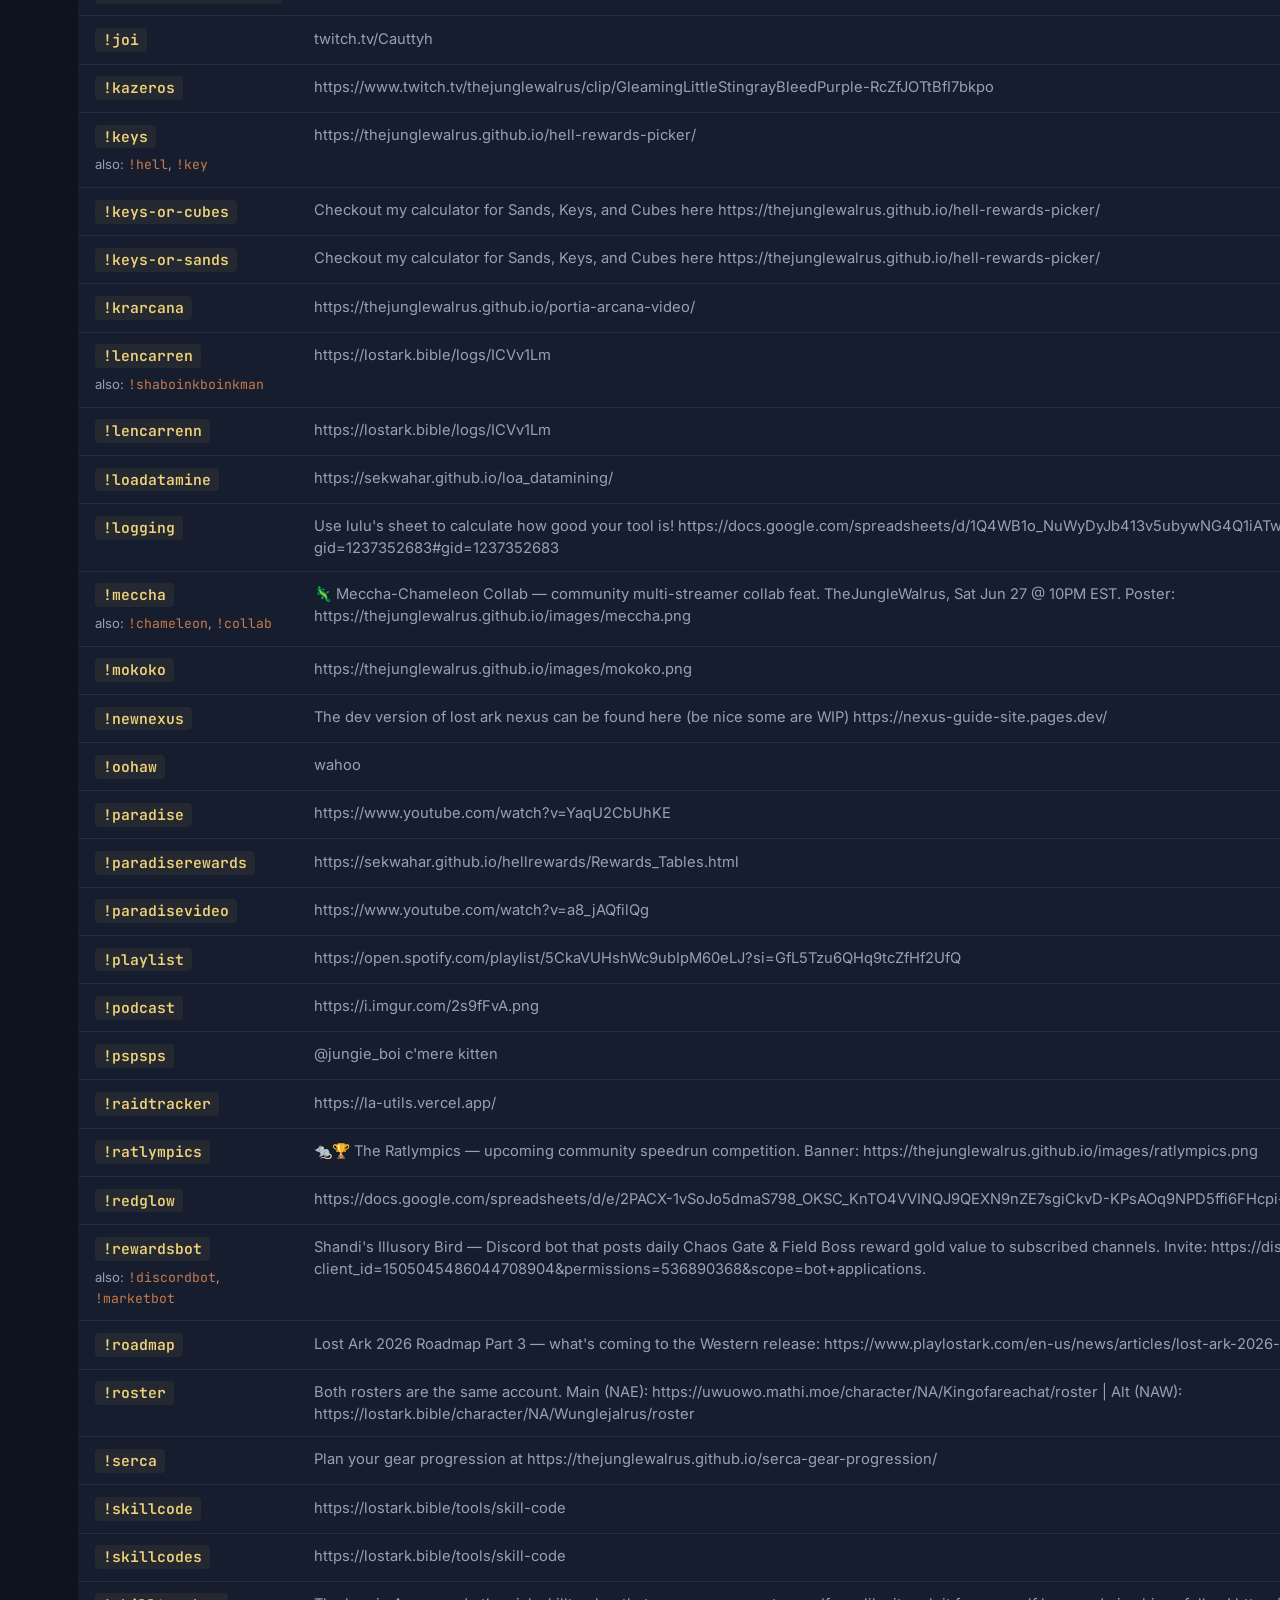
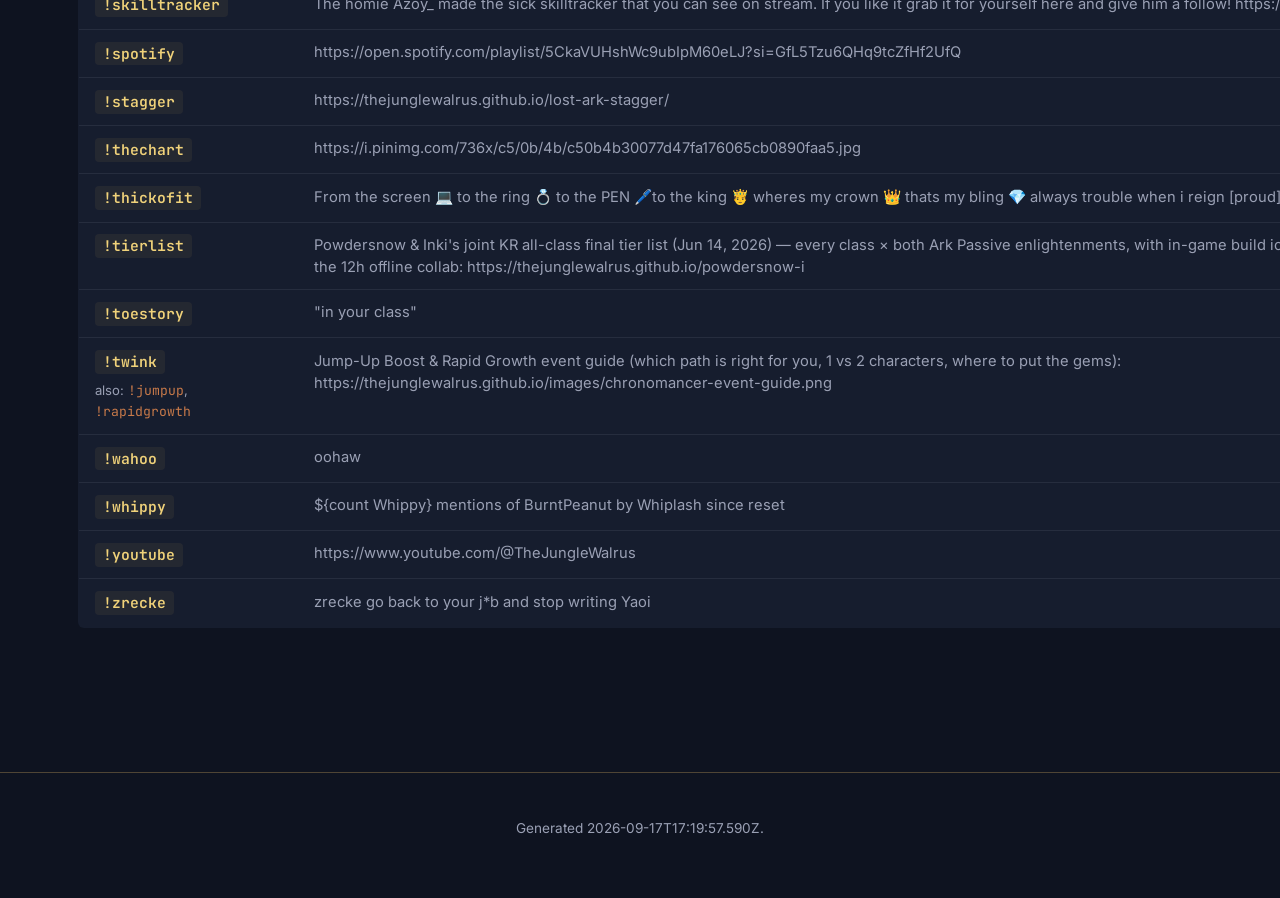
==== commit 9f96f9d8: "commands page: regenerate (+twink, +25, shaboinkboinkman alias)" ====
--- a/commands/index.html
+++ b/commands/index.html
@@ -408,11 +408,16 @@
 
   <section class="cmd-group" id="customs">
     <h2>Custom commands</h2>
-    <p class="group-blurb">Link aliases and info shortcuts (58 total).</p>
+    <p class="group-blurb">Link aliases and info shortcuts (60 total).</p>
     <table class="cmd-table cmd-table-customs">
       <tbody>
         
             <tr>
+              <td class="cmd-trigger-cell"><code class="cmd-trigger">!+25</code></td>
+              <td class="cmd-desc">https://www.twitch.tv/thejunglewalrus/clip/ShortSuspiciousChimpanzeeJonCarnage-TQASICwxt1LUobRK</td>
+            </tr>
+          
+            <tr>
               <td class="cmd-trigger-cell"><code class="cmd-trigger">!7tvemotes</code></td>
               <td class="cmd-desc">The 7tv emotes are $(7tvemotes)</td>
             </tr>
@@ -533,7 +538,7 @@
             </tr>
           
             <tr>
-              <td class="cmd-trigger-cell"><code class="cmd-trigger">!lencarren</code></td>
+              <td class="cmd-trigger-cell"><code class="cmd-trigger">!lencarren</code><div class="cmd-aliases">also: <code>!shaboinkboinkman</code></div></td>
               <td class="cmd-desc">https://lostark.bible/logs/ICVv1Lm</td>
             </tr>
           
@@ -680,6 +685,11 @@
             <tr>
               <td class="cmd-trigger-cell"><code class="cmd-trigger">!toestory</code></td>
               <td class="cmd-desc">&quot;in your class&quot;</td>
+            </tr>
+          
+            <tr>
+              <td class="cmd-trigger-cell"><code class="cmd-trigger">!twink</code><div class="cmd-aliases">also: <code>!jumpup</code>, <code>!rapidgrowth</code></div></td>
+              <td class="cmd-desc">Jump-Up Boost &amp; Rapid Growth event guide (which path is right for you, 1 vs 2 characters, where to put the gems): https://thejunglewalrus.github.io/images/chronomancer-event-guide.png</td>
             </tr>
           
             <tr>
@@ -709,7 +719,7 @@
 </main>
 
 <footer class="site-footer">
-  <p>Generated 2026-06-25T22:58:48.365Z.</p>
+  <p>Generated 2026-09-17T17:19:57.590Z.</p>
 </footer>
 
 </body>
--- a/styles.css
+++ b/styles.css
@@ -284,6 +284,16 @@
   border-color: rgba(140,210,170,.40);
   background: rgba(140,210,170,.06);
 }
+.pill-ru{
+  color: #e2939c;
+  border-color: rgba(214,110,122,.50);
+  background: rgba(214,110,122,.09);
+}
+.pill-cn{
+  color: #f2c46d;
+  border-color: rgba(232,170,60,.50);
+  background: rgba(232,170,60,.09);
+}
 
 /* ============================================================
    KR REGION ACCENT — copper inner line instead of gold
@@ -304,6 +314,28 @@
   border-color: var(--copper);
   background:
     linear-gradient(45deg, transparent 42%, var(--copper) 42% 58%, transparent 58%),
+    var(--bg);
+}
+
+/* ============================================================
+   RU REGION ACCENT — rose inner line instead of gold
+   ============================================================ */
+.card[data-region="ru"]{
+  box-shadow:
+    inset 0 0 0 3px var(--bg),
+    inset 0 0 0 4px #b8636f;
+}
+.card[data-region="ru"]:hover{
+  box-shadow:
+    inset 0 0 0 3px var(--bg),
+    inset 0 0 0 4px #d6828d,
+    0 0 28px rgba(214,130,141,.20);
+}
+.card[data-region="ru"]::before,
+.card[data-region="ru"]::after{
+  border-color: #b8636f;
+  background:
+    linear-gradient(45deg, transparent 42%, #b8636f 42% 58%, transparent 58%),
     var(--bg);
 }
 
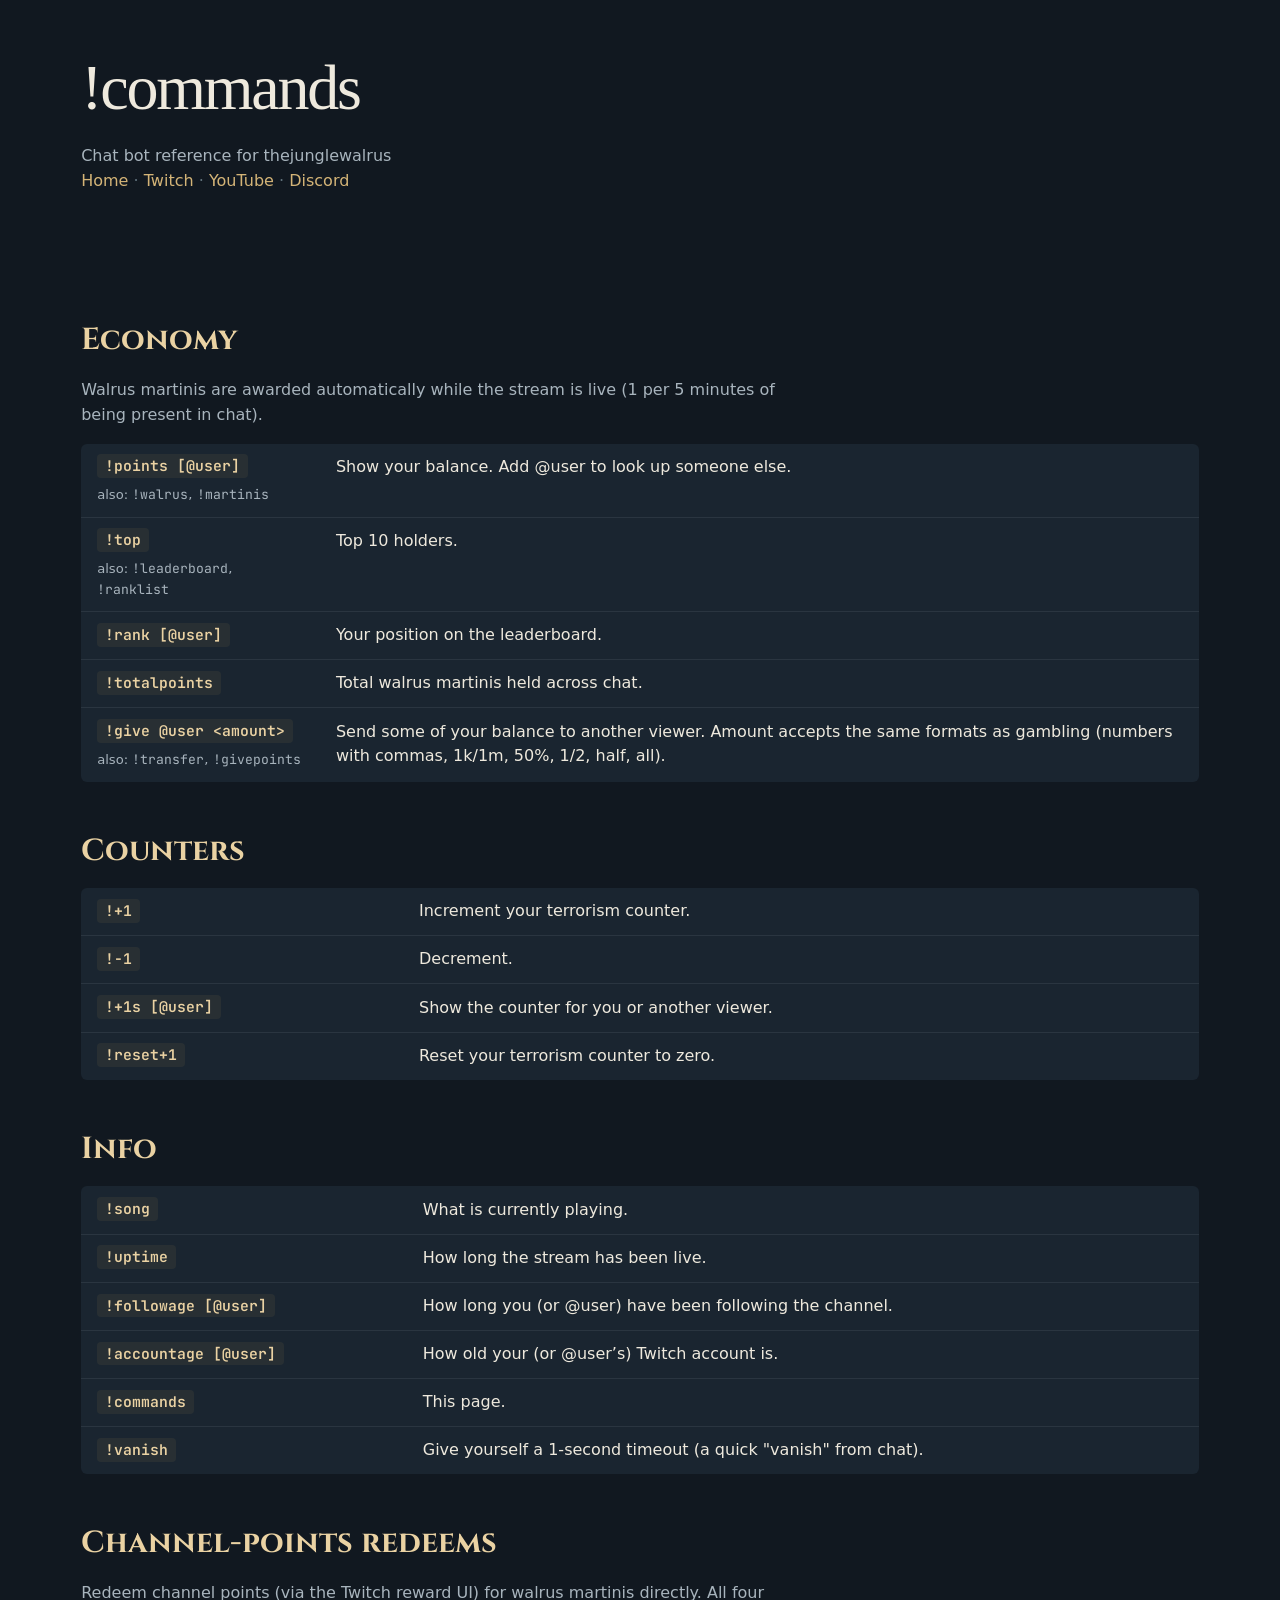
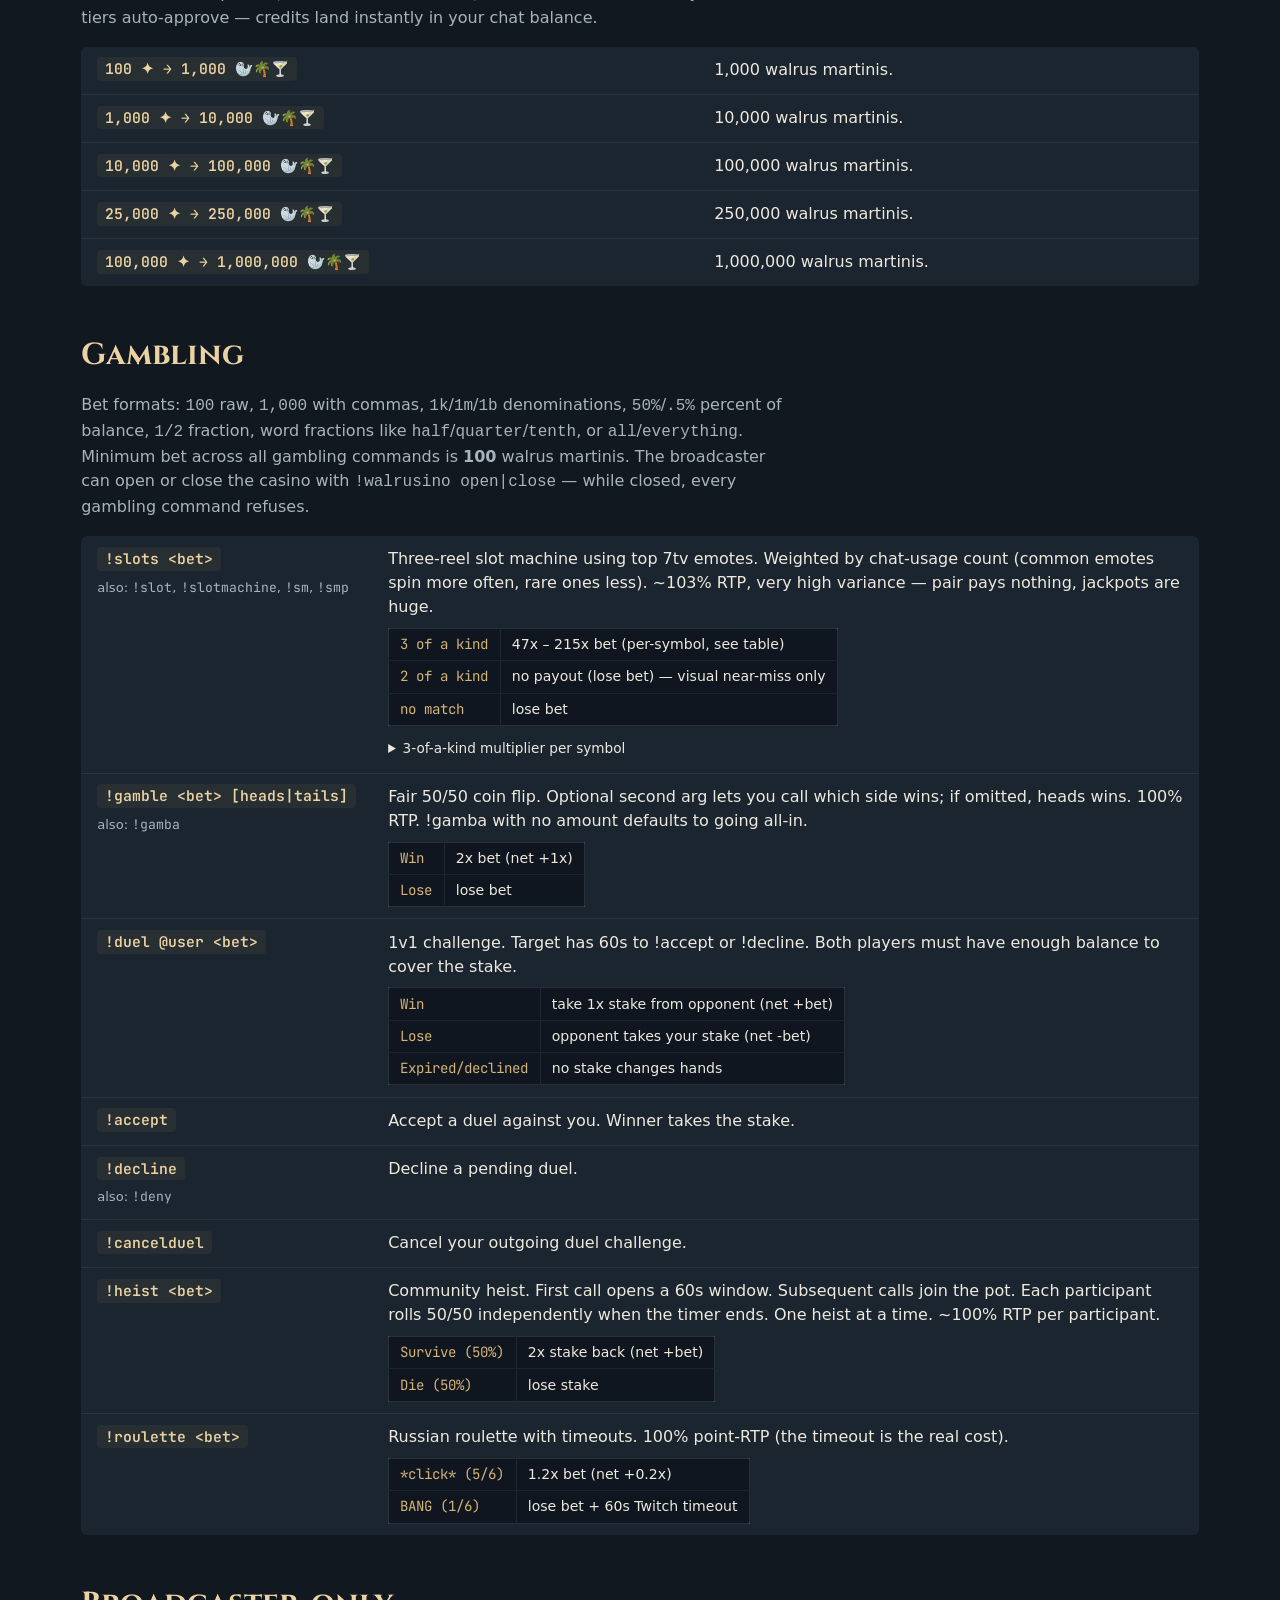
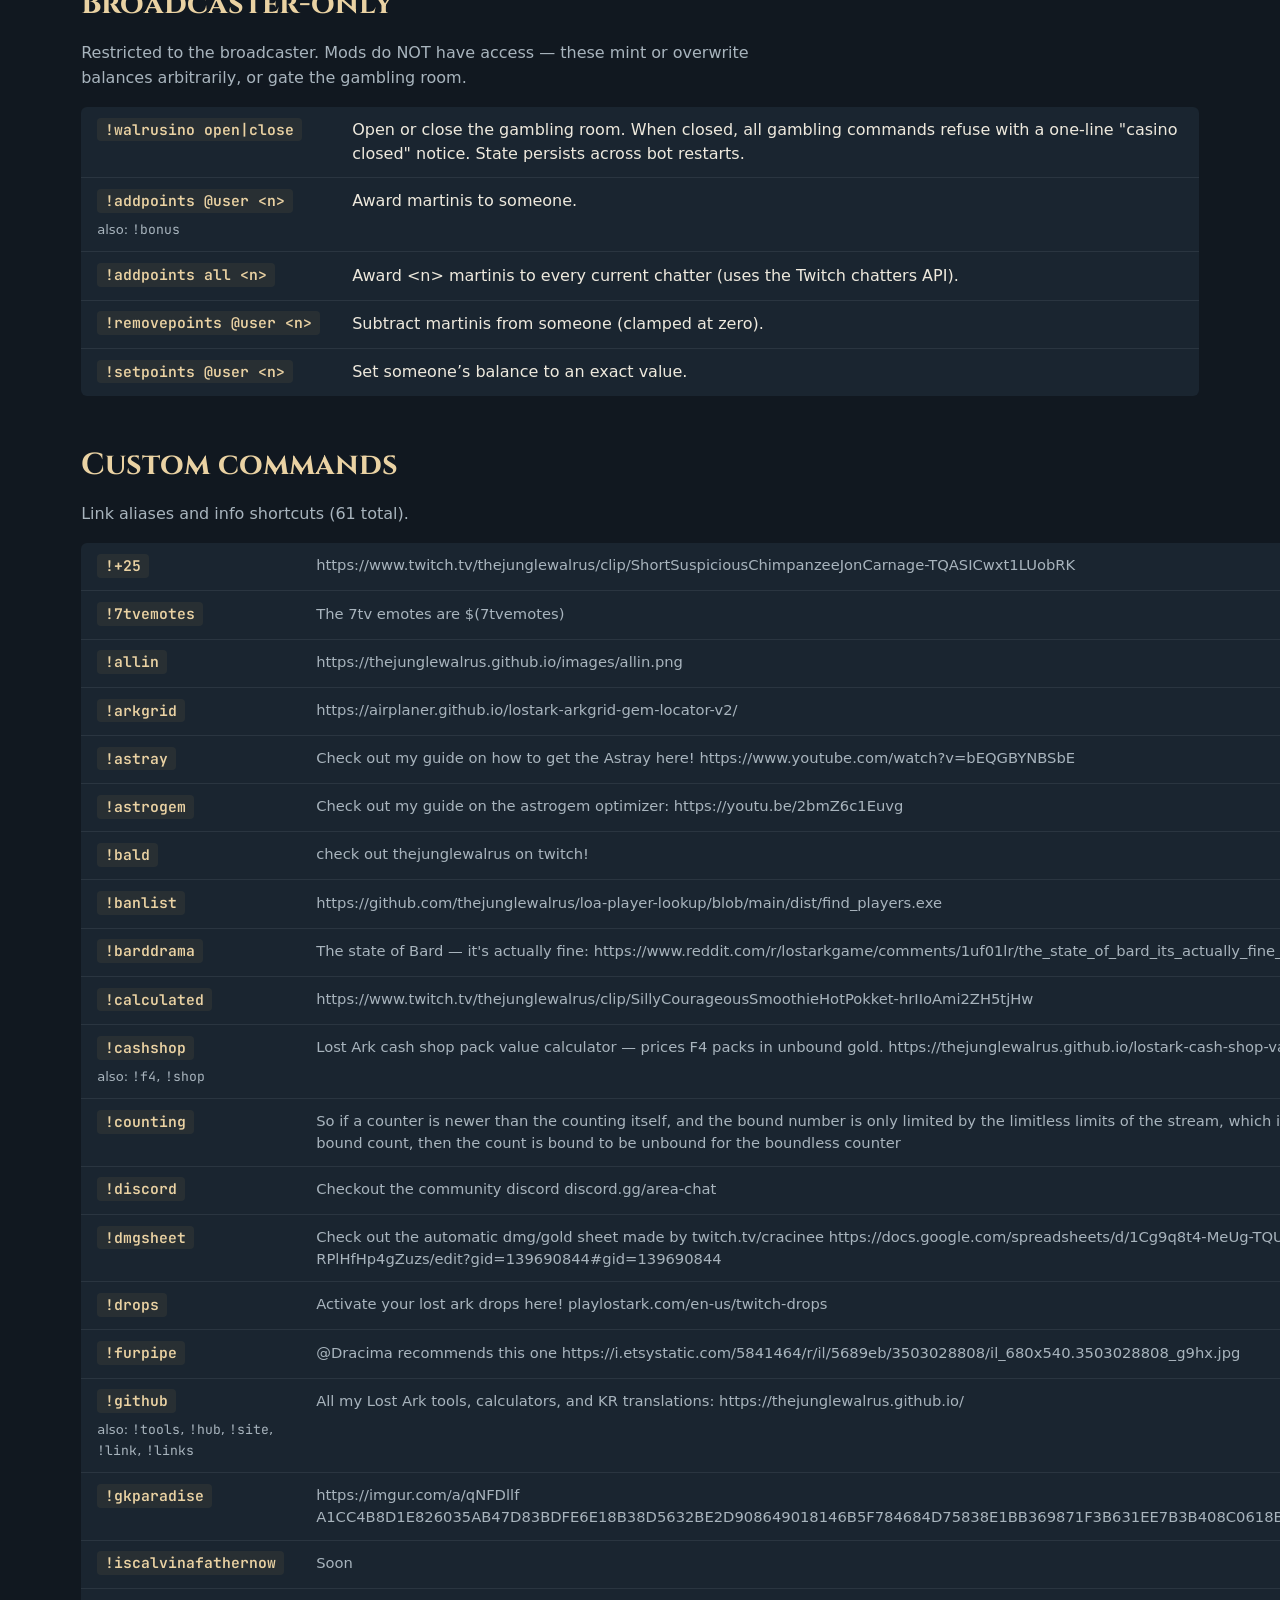
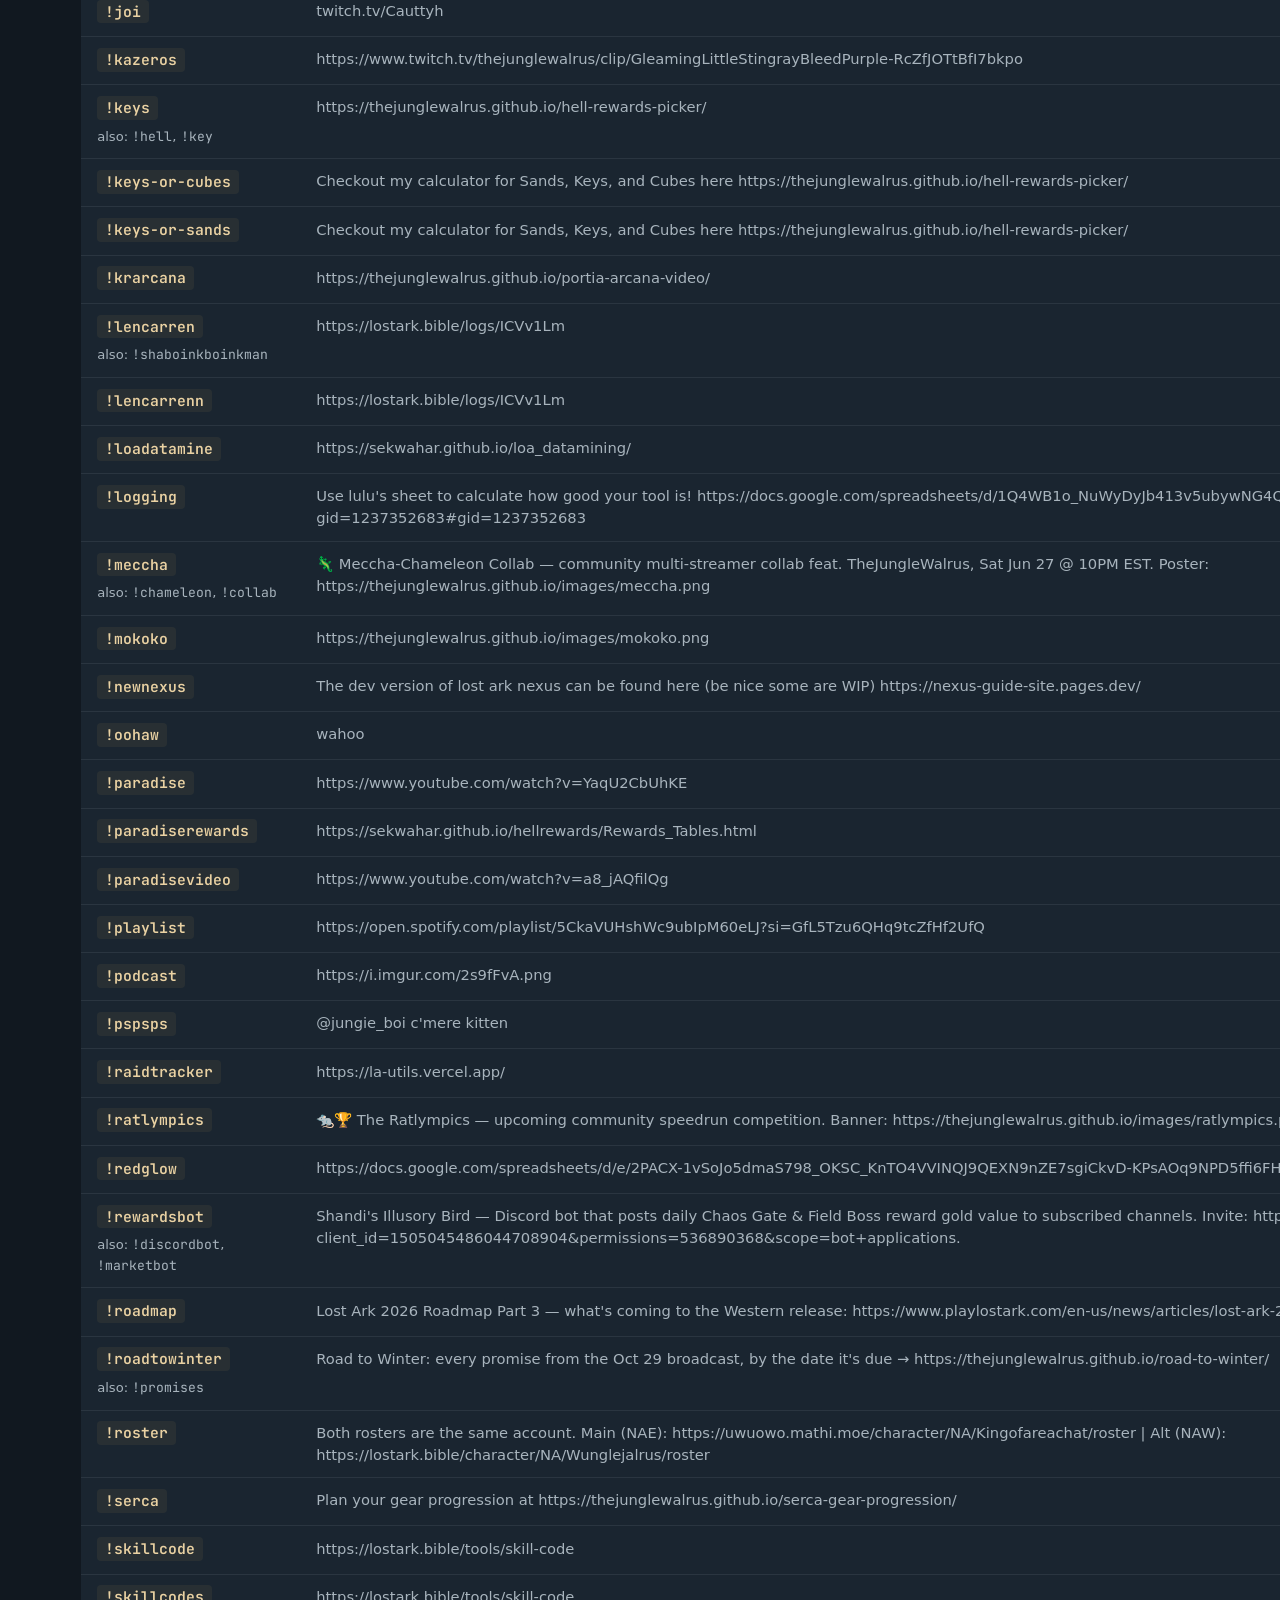
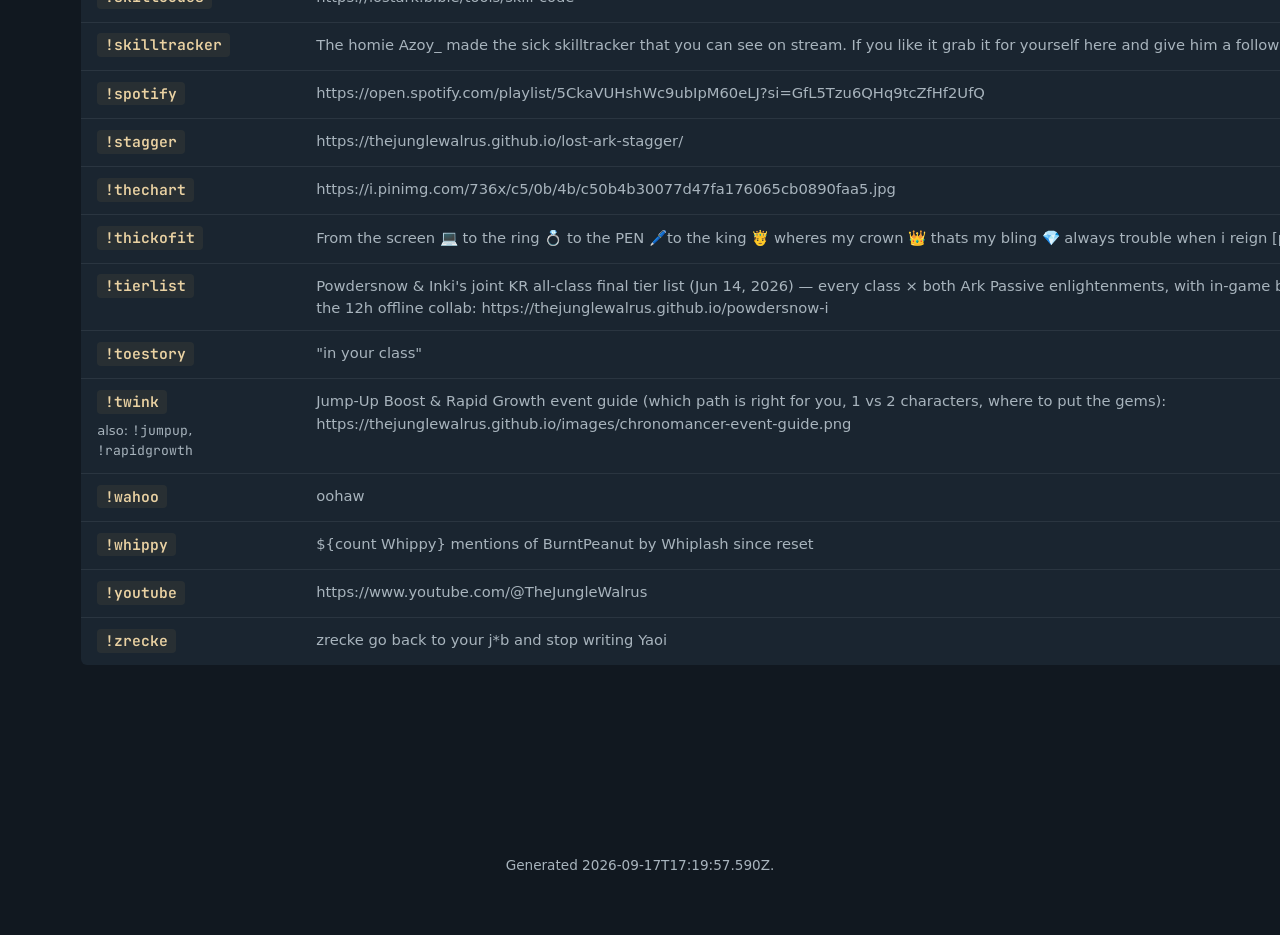
==== commit 80096b84: "Commands: add !roadtowinter" ====
--- a/commands/index.html
+++ b/commands/index.html
@@ -408,7 +408,7 @@
 
   <section class="cmd-group" id="customs">
     <h2>Custom commands</h2>
-    <p class="group-blurb">Link aliases and info shortcuts (60 total).</p>
+    <p class="group-blurb">Link aliases and info shortcuts (61 total).</p>
     <table class="cmd-table cmd-table-customs">
       <tbody>
         
@@ -630,6 +630,11 @@
             <tr>
               <td class="cmd-trigger-cell"><code class="cmd-trigger">!roadmap</code></td>
               <td class="cmd-desc">Lost Ark 2026 Roadmap Part 3 — what&#39;s coming to the Western release: https://www.playlostark.com/en-us/news/articles/lost-ark-2026-roadmap-part-3</td>
+            </tr>
+          
+            <tr>
+              <td class="cmd-trigger-cell"><code class="cmd-trigger">!roadtowinter</code><div class="cmd-aliases">also: <code>!promises</code></div></td>
+              <td class="cmd-desc">Road to Winter: every promise from the Oct 29 broadcast, by the date it's due → https://thejunglewalrus.github.io/road-to-winter/</td>
             </tr>
           
             <tr>
--- a/styles.css
+++ b/styles.css
@@ -1,422 +1,170 @@
-/* ============================================================
-   Junglewalrus Lost Ark Hub
-   palette → reset → hero → sections → cards (panel border) →
-   pills → CTAs → KR variant → translation style A/B/C → footer
-   ============================================================ */
-
-:root{
-  --bg:          #0e1320;
-  --bg-deep:     #070a13;
-  --panel:       #161d2e;
-  --panel-hi:    #1c2338;
-  --gold:        #c8a45c;
-  --gold-bright: #f0d27a;
-  --gold-dim:    rgba(200,164,92,.35);
-  --accent:      #e07a3c;
-  --copper:      #c87a4a;
-  --text:        #e7e3d6;
-  --muted:       #9aa0b4;
-
-  --max-w: 1200px;
-  --gutter: clamp(1rem, 3vw, 2.5rem);
+/* The Jungle Walrus toolbox. Keep these tokens aligned with the calculator shells. */
+:root {
+  color-scheme: dark;
+  --bg: #111820;
+  --panel: #1a2530;
+  --raised: #23323e;
+  --text: #eee9dd;
+  --muted: #a8b4bd;
+  --gold: #d4b477;
+  --gold-bright: #ead2a3;
+  --line: #34434d;
+  --green: #82c9a5;
+  --max-w: 1220px;
+  --gutter: clamp(20px, 4vw, 56px);
 }
-
-*,*::before,*::after{ box-sizing:border-box; }
-
-html,body{
-  margin:0;
-  background: var(--bg);
-  color: var(--text);
-  font: 400 16px/1.55 "Inter", system-ui, -apple-system, "Segoe UI", sans-serif;
+*, *::before, *::after { box-sizing: border-box; }
+html { scroll-behavior: smooth; scroll-padding-top: 30px; }
+body { margin: 0; background: var(--bg); color: var(--text); font: 400 16px/1.55 'Segoe UI', system-ui, sans-serif; }
+button, input, select { font: inherit; }
+button, select { cursor: pointer; }
+button, input, select { color: var(--text); }
+a { color: var(--gold); text-decoration: none; }
+a:hover { color: var(--gold-bright); }
+button:focus-visible, a:focus-visible, input:focus-visible, select:focus-visible, summary:focus-visible { outline: 2px solid var(--gold); outline-offset: 4px; }
+[hidden] { display: none !important; }
+.sr-only { position: absolute; width: 1px; height: 1px; margin: -1px; padding: 0; overflow: hidden; clip: rect(0,0,0,0); white-space: nowrap; border: 0; }
+.skip-link { position: fixed; top: -100px; left: 20px; z-index: 20; background: var(--gold); color: var(--bg); padding: 12px 20px; border-radius: 6px; }
+.skip-link:focus { top: 12px; }
+.site-header { border-bottom: 1px solid var(--line); }
+.header-inner { max-width: var(--max-w); margin: auto; padding: 20px var(--gutter); display: flex; justify-content: space-between; align-items: center; gap: 28px; }
+.brand { display: flex; align-items: center; gap: 14px; color: var(--text); font: 600 19px/1.25 Georgia, serif; white-space: nowrap; }
+.brand img { object-fit: contain; }
+.brand small { display: block; margin-top: 5px; color: var(--muted); font: 400 12px/1.3 'Segoe UI', sans-serif; }
+.tool-nav { display: flex; gap: 8px; }
+.tool-nav a { display: flex; align-items: center; min-height: 44px; padding: 8px 15px; color: var(--muted); font-size: 14px; border-radius: 6px; }
+.tool-nav a:hover { background: var(--panel); color: var(--text); }
+.tool-nav a[aria-current] { background: var(--panel); color: var(--gold); }
+.hero { max-width: var(--max-w); margin: auto; padding: 54px var(--gutter) 42px; display: grid; grid-template-columns: minmax(0, 1.65fr) minmax(290px, 1fr); align-items: center; gap: 80px; }
+.hero-kicker { margin: 0 0 18px; font-size: 13px; color: var(--gold); display: flex; align-items: center; gap: 10px; }
+.small-diamond { width: 6px; height: 6px; background: var(--gold); transform: rotate(45deg); }
+h1 { margin: 0; font: 400 clamp(42px, 5vw, 68px)/1.06 Georgia, 'Times New Roman', serif; letter-spacing: -.035em; }
+.tagline { max-width: 460px; color: var(--muted); font-size: 16px; margin: 22px 0 0; }
+.social-badge { width: 100%; max-width: 350px; justify-self: end; padding: 20px; border: 1px solid var(--line); border-radius: 12px; background: var(--panel); }
+.social-identity { display: flex; align-items: center; gap: 13px; margin-bottom: 18px; }
+.social-walrus { flex-shrink: 0; object-fit: contain; }
+.social-identity h2 { margin: 0; font: 400 22px/1.15 Georgia, serif; }
+.social-identity p { margin: 7px 0 0; font-size: 13px; color: var(--muted); }
+.social-links { display: grid; grid-template-columns: 1fr 1fr; gap: 8px; }
+.social-link { display: flex; justify-content: center; align-items: center; gap: 9px; min-height: 44px; padding: 10px; border: 1px solid var(--line); border-radius: 6px; color: var(--text); font-size: 13px; font-weight: 600; transition: background .15s, border-color .15s; }
+.social-link:hover { color: var(--text); background: var(--raised); border-color: var(--muted); }
+.social-link svg { width: 18px; height: 18px; flex-shrink: 0; }
+.social-twitch { grid-column: 1 / -1; justify-content: flex-start; background: #282236; border-color: #594570; }
+.social-twitch svg { color: #c6a0fa; }
+.social-twitch:hover { background: #352b47; border-color: #b18adf; }
+.social-youtube svg { color: #ff8585; }
+.social-discord svg { color: #a5aeff; }
+.twitch-status { display: inline-flex; align-items: center; gap: 6px; margin-left: auto; color: #c4b8d4; font-size: 11px; font-weight: 400; white-space: nowrap; }
+.twitch-status[data-state="live"] { color: #ffacb2; font-weight: 700; }
+.twitch-status[data-state="live"]::before { content: ""; width: 7px; height: 7px; border-radius: 50%; background: #ff7581; box-shadow: 0 0 0 3px #ff75811a; }
+.social-translations { display: flex; align-items: center; justify-content: space-between; min-height: 32px; margin-top: 10px; color: var(--muted); font-size: 12px; }
+.social-translations:hover { color: var(--gold); }
+.featured-tools { max-width: var(--max-w); margin: 0 auto; padding: 0 var(--gutter); display: grid; grid-template-columns: 1fr 1fr; gap: 20px; }
+.featured-tool { background: var(--panel); border: 1px solid #5a5140; border-radius: 10px; color: var(--text); padding: 23px 26px 0; overflow: hidden; transition: border-color .15s, background .15s; }
+.featured-tool:hover { border-color: var(--gold); background: #202c35; color: var(--text); }
+.shop-feature { border-color: #425968; }
+.shop-feature:hover { border-color: #86afc0; }
+.featured-top { display: flex; justify-content: space-between; align-items: center; gap: 10px; color: var(--gold); font-size: 13px; }
+.region-label { border: 1px solid #415461; color: #c1d1dc; border-radius: 4px; padding: 2px 8px; font-size: 11px; }
+.featured-main { display: flex; justify-content: space-between; gap: 12px; align-items: center; padding: 24px 0; }
+.featured-main h2 { font: 400 clamp(23px, 2.3vw, 30px)/1.2 Georgia, serif; margin: 0 0 10px; letter-spacing: -.02em; }
+.featured-main p { color: var(--muted); font-size: 14px; margin: 0; }
+.feature-art { flex-shrink: 0; display: grid; place-items: center; width: 80px; height: 80px; background: #121c25; border: 1px solid #35434c; border-radius: 12px; transform: rotate(5deg); }
+.feature-art img { width: 58px; height: 58px; object-fit: contain; transform: rotate(-5deg); }
+.featured-bottom { display: flex; justify-content: space-between; align-items: center; gap: 12px; border-top: 1px solid var(--line); padding: 15px 0; font-size: 13px; color: var(--gold); }
+.featured-bottom > span:first-child { display: flex; gap: 18px; align-items: center; }
+.feature-detail { color: var(--muted); font-size: 11px; }
+main { max-width: var(--max-w); margin: auto; padding: 54px var(--gutter) 0; }
+.directory-heading { display: flex; justify-content: space-between; align-items: center; gap: 20px; margin-bottom: 22px; }
+.directory-heading h2 { font: 400 32px/1.2 Georgia, serif; margin: 0; }
+.directory-heading p { margin: 6px 0 0; color: var(--muted); font-size: 14px; }
+.result-count { color: var(--muted); font-size: 13px; white-space: nowrap; }
+.directory-controls { margin-bottom: 36px; }
+.search-wrap { position: relative; }
+.search-wrap svg { width: 19px; height: 19px; position: absolute; top: 16px; left: 16px; stroke: var(--muted); stroke-width: 1.7; fill: none; pointer-events: none; }
+.search-wrap input { width: 100%; padding: 13px 18px 13px 46px; border: 1px solid var(--line); background: #151f29; border-radius: 8px; font-size: 15px; min-height: 50px; }
+input::placeholder { color: #a8b4bd; opacity: 1; }
+.filter-row { display: flex; align-items: center; justify-content: space-between; gap: 16px; margin-top: 14px; }
+.category-filters { display: flex; flex-wrap: wrap; gap: 6px; }
+.category-filters button { padding: 8px 15px; border-radius: 6px; min-height: 40px; border: 1px solid transparent; background: transparent; color: var(--muted); font-size: 13px; }
+.category-filters button:hover { background: var(--panel); color: var(--text); }
+.category-filters button[aria-pressed=true] { background: var(--raised); border-color: #43545e; color: var(--text); }
+.region-filter { display: flex; gap: 10px; align-items: center; font-size: 13px; color: var(--muted); }
+.region-filter select { background: var(--panel); border: 1px solid var(--line); min-height: 40px; padding: 6px 30px 6px 12px; border-radius: 6px; }
+main > section { margin-top: 36px; }
+main > section > h2 { font: 600 16px/1.4 'Segoe UI', sans-serif; margin: 0 0 4px; }
+.section-blurb { color: var(--muted); font-size: 13px; margin: 0 0 18px; }
+.card-grid { display: grid; grid-template-columns: repeat(3, minmax(0, 1fr)); gap: 15px; }
+.card { min-width: 0; padding: 22px; border-radius: 8px; border: 1px solid var(--line); background: #17222c; display: flex; flex-direction: column; gap: 14px; }
+.card h3, .card h4 { margin: 0; font-size: 17px; font-weight: 600; line-height: 1.35; }
+.card .blurb { color: var(--muted); font-size: 14px; line-height: 1.6; margin: 0; }
+.cta-row { margin-top: auto; }
+.btn-primary { display: inline-flex; align-items: center; gap: 14px; min-height: 40px; font-size: 13px; font-weight: 600; }
+.btn-primary:hover { text-decoration: underline; text-underline-offset: 5px; }
+.card-meta { display: flex; flex-wrap: wrap; gap: 7px; border-top: 1px solid #2c3b46; padding-top: 14px; }
+.pill { color: var(--muted); border: 1px solid #3b4b56; border-radius: 4px; font-size: 11px; line-height: 1.25; padding: 3px 7px; }
+.pill-naeu { color: #b1cadb; }
+.pill-kr { color: #e6b8a1; }
+.pill-ru { color: #dcb2bc; }
+.pill-global { color: #b1d1bd; }
+.pill-kind { border-color: transparent; padding-left: 0; }
+.pill-mine { display: none; }
+.translation-grid-a { display: block; }
+.translation-card { background: transparent; border: 0; border-top: 1px solid var(--line); border-radius: 0; padding: 21px 0; display: grid; grid-template-columns: 1fr auto; gap: 10px 32px; }
+.translation-card:last-child { border-bottom: 1px solid var(--line); }
+.t-header { grid-column: 1; display: flex; align-items: baseline; flex-wrap: wrap; gap: 8px 20px; }
+.t-date { color: var(--muted); font-size: 12px; white-space: nowrap; }
+.translation-card .t-title { font-size: 16px; }
+.translation-card .cta-row { grid-column: 2; grid-row: 1 / 4; align-self: center; margin: 0; }
+.translation-card .card-meta { border: 0; padding: 0; grid-column: 1; grid-row: 2; }
+.translation-summary { grid-column: 1; grid-row: 3; color: var(--muted); font-size: 13px; }
+.translation-summary summary { cursor: pointer; min-height: 28px; width: fit-content; }
+.translation-summary .blurb { margin-top: 8px; max-width: 75ch; }
+.empty-state { padding: 45px 20px; text-align: center; background: var(--panel); border: 1px dashed var(--line); border-radius: 8px; }
+.empty-state h3 { margin: 0; font: 400 27px Georgia, serif; }
+.empty-state p { color: var(--muted); }
+.empty-state button { background: var(--gold); color: var(--bg); border: 0; border-radius: 6px; min-height: 42px; padding: 8px 20px; font-weight: 600; }
+.site-footer { border-top: 1px solid var(--line); margin-top: 64px; }
+.footer-inner { max-width: var(--max-w); margin: auto; padding: 27px var(--gutter); display: flex; justify-content: space-between; align-items: center; flex-wrap: wrap; gap: 14px; font-size: 12px; color: var(--muted); }
+.footer-credit { margin: 0; }
+.footer-links { display: flex; flex-wrap: wrap; gap: 10px; align-items: center; }
+.footer-links a { min-height: 32px; display: inline-flex; gap: 5px; align-items: center; color: var(--muted); }
+.footer-links a:hover { color: var(--text); }
+.icon { width: 14px; height: 14px; }
+.dot { color: #60717b; }
+@media (min-width: 1000px) { #economy .card-grid { grid-template-columns: repeat(4, minmax(0, 1fr)); } #economy .card { padding: 19px; } }
+@media (max-width: 950px) { .hero { gap: 40px; } .feature-art { width: 64px; height: 64px; } .feature-art img { width: 48px; height: 48px; } .feature-detail { display: none; } .card-grid { grid-template-columns: repeat(2, minmax(0, 1fr)); } }
+@media (max-width: 700px) {
+  .header-inner { flex-direction: column; align-items: flex-start; padding-top: 16px; padding-bottom: 12px; gap: 15px; }
+  .brand { font-size: 18px; }
+  .tool-nav { width: 100%; gap: 3px; }
+  .tool-nav a { flex: 1; justify-content: center; font-size: 13px; padding: 8px; }
+  .hero { grid-template-columns: 1fr; padding-top: 34px; padding-bottom: 30px; gap: 25px; }
+  .hero h1 br { display: none; }
+  .hero h1 { max-width: 400px; }
+  .social-badge { max-width: 400px; justify-self: start; }
+  .tagline { font-size: 15px; margin-top: 17px; }
+  .hero-kicker { font-size: 12px; }
+  .featured-tools { grid-template-columns: 1fr; gap: 14px; }
+  .featured-tool { padding: 20px 20px 0; }
+  .featured-main { padding: 19px 0; }
+  .featured-main h2 { font-size: 25px; }
+  .featured-main p { font-size: 13px; }
+  main { padding-top: 36px; }
+  .directory-heading { align-items: flex-start; }
+  .directory-heading h2 { font-size: 28px; }
+  .result-count { padding-top: 5px; }
+  .directory-heading p { font-size: 13px; }
+  .filter-row { align-items: flex-start; flex-direction: column; gap: 12px; }
+  .category-filters { flex-wrap: nowrap; width: 100%; gap: 3px; }
+  .category-filters button { padding: 8px 10px; font-size: 12px; }
+  .region-filter { align-self: flex-end; }
+  .card-grid { grid-template-columns: 1fr; }
+  .card { gap: 12px; padding: 20px; }
+  .translation-card { padding: 20px 0; gap: 8px; }
+  .translation-card .cta-row { grid-column: 1; grid-row: 4; }
+  .translation-card .t-header { flex-direction: column; gap: 6px; }
+  .footer-inner { align-items: flex-start; flex-direction: column; }
+  .footer-links { gap: 8px; }
 }
-
-body{
-  background:
-    radial-gradient(ellipse at top, rgba(200,164,92,.05), transparent 60%),
-    linear-gradient(180deg, var(--bg) 0%, var(--bg-deep) 100%);
-  background-attachment: fixed;
-  min-height: 100vh;
-}
-
-a{ color: var(--gold-bright); text-decoration: none; }
-a:hover{ color: var(--gold); text-decoration: underline; }
-
-/* ============================================================
-   HERO
-   ============================================================ */
-.hero{
-  padding: clamp(3rem, 8vw, 5rem) var(--gutter) clamp(2rem, 5vw, 3.5rem);
-  text-align: center;
-  border-bottom: 1px solid var(--gold-dim);
-  position: relative;
-}
-.hero-inner{ max-width: var(--max-w); margin: 0 auto; }
-.hero h1{
-  font: 700 clamp(2rem, 6vw, 3.6rem)/1.1 "Cinzel", "Cormorant Garamond", serif;
-  color: var(--gold);
-  margin: 0 0 .6rem;
-  letter-spacing: .04em;
-  text-shadow: 0 2px 12px rgba(0,0,0,.4);
-}
-.hero .tagline{
-  color: var(--muted);
-  font-size: clamp(.95rem, 1.6vw, 1.1rem);
-  margin: 0 auto 1.25rem;
-  max-width: 38rem;
-}
-.hero-links{
-  font-size: .9rem;
-  color: var(--muted);
-}
-.hero-links a,
-.footer-links a{
-  color: var(--text);
-  display: inline-flex;
-  align-items: center;
-  gap: .4em;
-  transition: color .15s ease;
-}
-.hero-links a:hover,
-.footer-links a:hover{
-  color: var(--gold-bright);
-  text-decoration: none;
-}
-.hero-links a:hover .icon,
-.footer-links a:hover .icon{ color: var(--gold-bright); }
-
-.icon{
-  width: 1.05em;
-  height: 1.05em;
-  flex-shrink: 0;
-  color: var(--muted);
-  transition: color .15s ease;
-}
-.dot{ color: var(--gold-dim); margin: 0 .35rem; }
-
-/* ============================================================
-   SECTIONS
-   ============================================================ */
-main{
-  max-width: var(--max-w);
-  margin: 0 auto;
-  padding: clamp(2rem, 4vw, 3rem) var(--gutter) 4rem;
-}
-
-section{
-  margin-top: clamp(2.5rem, 5vw, 4rem);
-}
-section:first-child{ margin-top: 0; }
-
-section > h2{
-  display: flex;
-  align-items: center;
-  gap: 1rem;
-  font: 700 clamp(1.3rem, 2.2vw, 1.7rem)/1 "Cinzel", serif;
-  color: var(--gold);
-  margin: 0 0 .25rem;
-  letter-spacing: .04em;
-}
-section > h2::before,
-section > h2::after{
-  content: "";
-  flex: 1;
-  height: 1px;
-  background: linear-gradient(90deg, transparent, var(--gold-dim), transparent);
-}
-section > h2::before{ background: linear-gradient(90deg, transparent 30%, var(--gold-dim)); }
-section > h2::after { background: linear-gradient(90deg, var(--gold-dim), transparent 70%); }
-
-.section-blurb{
-  text-align: center;
-  color: var(--muted);
-  font-size: .95rem;
-  margin: 0 auto 1.75rem;
-  max-width: 42rem;
-}
-
-/* ============================================================
-   CARD GRID
-   ============================================================ */
-.card-grid{
-  display: grid;
-  gap: 1.5rem;
-  grid-template-columns: repeat(auto-fill, minmax(320px, 1fr));
-}
-
-/* ============================================================
-   CARD (panel-style with double-gold border + corner ornaments)
-   ============================================================ */
-.card{
-  position: relative;
-  background: var(--panel);
-  border: 1px solid var(--gold);
-  box-shadow:
-    inset 0 0 0 3px var(--bg),
-    inset 0 0 0 4px var(--gold);
-  padding: 1.5rem 1.4rem 1.25rem;
-  display: flex;
-  flex-direction: column;
-  gap: .85rem;
-  transition: transform .2s ease, box-shadow .2s ease;
-}
-
-.card::before,
-.card::after{
-  content: "";
-  position: absolute;
-  width: 14px;
-  height: 14px;
-  border: 1px solid var(--gold);
-  background:
-    linear-gradient(45deg, transparent 42%, var(--gold) 42% 58%, transparent 58%),
-    var(--bg);
-}
-.card::before{ top: -7px; left: -7px; }
-.card::after { bottom: -7px; right: -7px; }
-
-.card:hover{
-  transform: translateY(-2px);
-  box-shadow:
-    inset 0 0 0 3px var(--bg),
-    inset 0 0 0 4px var(--gold-bright),
-    0 0 28px rgba(240,210,122,.18);
-}
-
-.card h3,
-.card h4{
-  font: 700 1.2rem/1.3 "Cinzel", serif;
-  color: var(--gold-bright);
-  margin: 0;
-  letter-spacing: .02em;
-}
-
-.card .blurb{
-  margin: 0;
-  color: var(--text);
-  font-size: .95rem;
-  line-height: 1.55;
-  flex: 1;
-}
-
-/* ============================================================
-   CTA ROW
-   ============================================================ */
-.cta-row{
-  display: flex;
-  align-items: center;
-  gap: 1rem;
-  margin-top: .25rem;
-  flex-wrap: wrap;
-}
-
-.btn-primary{
-  display: inline-block;
-  padding: .55rem 1rem;
-  background: linear-gradient(180deg, var(--accent), #b85a26);
-  color: #fff8e7;
-  font: 500 .9rem/1 "Inter", sans-serif;
-  letter-spacing: .04em;
-  text-transform: uppercase;
-  border: 1px solid var(--gold);
-  box-shadow: inset 0 0 0 1px rgba(255,255,255,.08);
-  transition: filter .15s ease, transform .15s ease;
-}
-.btn-primary:hover{
-  filter: brightness(1.12);
-  text-decoration: none;
-  color: #fff8e7;
-}
-.btn-primary:active{ transform: translateY(1px); }
-
-.btn-link{
-  font: 500 .85rem/1 "Inter", sans-serif;
-  text-transform: uppercase;
-  letter-spacing: .12em;
-  color: var(--muted);
-  border-bottom: 1px dotted var(--gold-dim);
-  padding-bottom: 1px;
-}
-.btn-link:hover{
-  color: var(--gold-bright);
-  text-decoration: none;
-  border-bottom-color: var(--gold-bright);
-}
-
-/* ============================================================
-   CARD META PILLS
-   ============================================================ */
-.card-meta{
-  display: flex;
-  flex-wrap: wrap;
-  gap: .4rem;
-  padding-top: .85rem;
-  margin-top: auto;
-  border-top: 1px dashed var(--gold-dim);
-}
-
-.pill{
-  font: 500 .68rem/1 "Inter", sans-serif;
-  text-transform: uppercase;
-  letter-spacing: .12em;
-  padding: .35rem .55rem;
-  border: 1px solid var(--gold-dim);
-  color: var(--muted);
-  background: rgba(255,255,255,.02);
-}
-.pill-mine{
-  color: var(--gold-bright);
-  border-color: var(--gold);
-  background: rgba(200,164,92,.08);
-}
-.pill-region{ /* base */ }
-.pill-naeu{
-  color: #9fc7f4;
-  border-color: rgba(120,170,235,.45);
-  background: rgba(120,170,235,.08);
-}
-.pill-kr{
-  color: #f0a585;
-  border-color: rgba(200,122,74,.55);
-  background: rgba(200,122,74,.10);
-}
-.pill-global{
-  color: #b5d8c0;
-  border-color: rgba(140,210,170,.40);
-  background: rgba(140,210,170,.06);
-}
-.pill-ru{
-  color: #e2939c;
-  border-color: rgba(214,110,122,.50);
-  background: rgba(214,110,122,.09);
-}
-.pill-cn{
-  color: #f2c46d;
-  border-color: rgba(232,170,60,.50);
-  background: rgba(232,170,60,.09);
-}
-
-/* ============================================================
-   KR REGION ACCENT — copper inner line instead of gold
-   ============================================================ */
-.card[data-region="kr"]{
-  box-shadow:
-    inset 0 0 0 3px var(--bg),
-    inset 0 0 0 4px var(--copper);
-}
-.card[data-region="kr"]:hover{
-  box-shadow:
-    inset 0 0 0 3px var(--bg),
-    inset 0 0 0 4px #e29766,
-    0 0 28px rgba(226,151,102,.20);
-}
-.card[data-region="kr"]::before,
-.card[data-region="kr"]::after{
-  border-color: var(--copper);
-  background:
-    linear-gradient(45deg, transparent 42%, var(--copper) 42% 58%, transparent 58%),
-    var(--bg);
-}
-
-/* ============================================================
-   RU REGION ACCENT — rose inner line instead of gold
-   ============================================================ */
-.card[data-region="ru"]{
-  box-shadow:
-    inset 0 0 0 3px var(--bg),
-    inset 0 0 0 4px #b8636f;
-}
-.card[data-region="ru"]:hover{
-  box-shadow:
-    inset 0 0 0 3px var(--bg),
-    inset 0 0 0 4px #d6828d,
-    0 0 28px rgba(214,130,141,.20);
-}
-.card[data-region="ru"]::before,
-.card[data-region="ru"]::after{
-  border-color: #b8636f;
-  background:
-    linear-gradient(45deg, transparent 42%, #b8636f 42% 58%, transparent 58%),
-    var(--bg);
-}
-
-/* ============================================================
-   TRANSLATION TILES — big tiles with prominent date
-   ============================================================ */
-.translation-grid-a{
-  grid-template-columns: repeat(auto-fill, minmax(440px, 1fr));
-}
-.translation-card{
-  padding: 1.75rem 1.6rem 1.4rem;
-}
-.translation-card .t-header{
-  display: flex;
-  align-items: baseline;
-  justify-content: space-between;
-  gap: 1rem;
-  flex-wrap: wrap;
-}
-.translation-card .t-title{
-  font-size: 1.35rem;
-  flex: 1;
-  min-width: 0;
-}
-.translation-card .t-date{
-  font: 500 .8rem/1 "Inter", sans-serif;
-  text-transform: uppercase;
-  letter-spacing: .12em;
-  color: var(--gold-bright);
-  padding: .35rem .6rem;
-  border: 1px solid var(--gold-dim);
-  white-space: nowrap;
-}
-.translation-card .blurb{
-  font-size: 1rem;
-  line-height: 1.65;
-}
-
-/* ============================================================
-   FOOTER
-   ============================================================ */
-.site-footer{
-  border-top: 1px solid var(--gold-dim);
-  padding: 2rem var(--gutter);
-  margin-top: 3rem;
-}
-.footer-inner{
-  max-width: var(--max-w);
-  margin: 0 auto;
-  display: flex;
-  justify-content: space-between;
-  align-items: center;
-  flex-wrap: wrap;
-  gap: 1rem;
-  color: var(--muted);
-  font-size: .85rem;
-}
-.footer-credit{ margin: 0; }
-.footer-links{ font-size: .85rem; }
-
-/* ============================================================
-   RESPONSIVE
-   ============================================================ */
-@media (max-width: 640px){
-  section > h2::before,
-  section > h2::after{ display: none; }
-  section > h2{ justify-content: center; }
-  .card{ padding: 1.25rem 1.1rem 1rem; }
-  .translation-card .t-header{ flex-direction: column; align-items: flex-start; gap: .35rem; }
-  .translation-card .t-title{ font-size: 1.15rem; }
-}
-
-@media (prefers-reduced-motion: reduce){
-  .card{ transition: none; }
-  .card:hover{ transform: none; }
-}
-
-/* Visible focus rings for keyboard nav */
-a:focus-visible,
-.btn-primary:focus-visible,
-.btn-link:focus-visible{
-  outline: 2px solid var(--gold-bright);
-  outline-offset: 3px;
-}
+@media (prefers-reduced-motion: reduce) { html { scroll-behavior: auto; } * { transition: none !important; } }
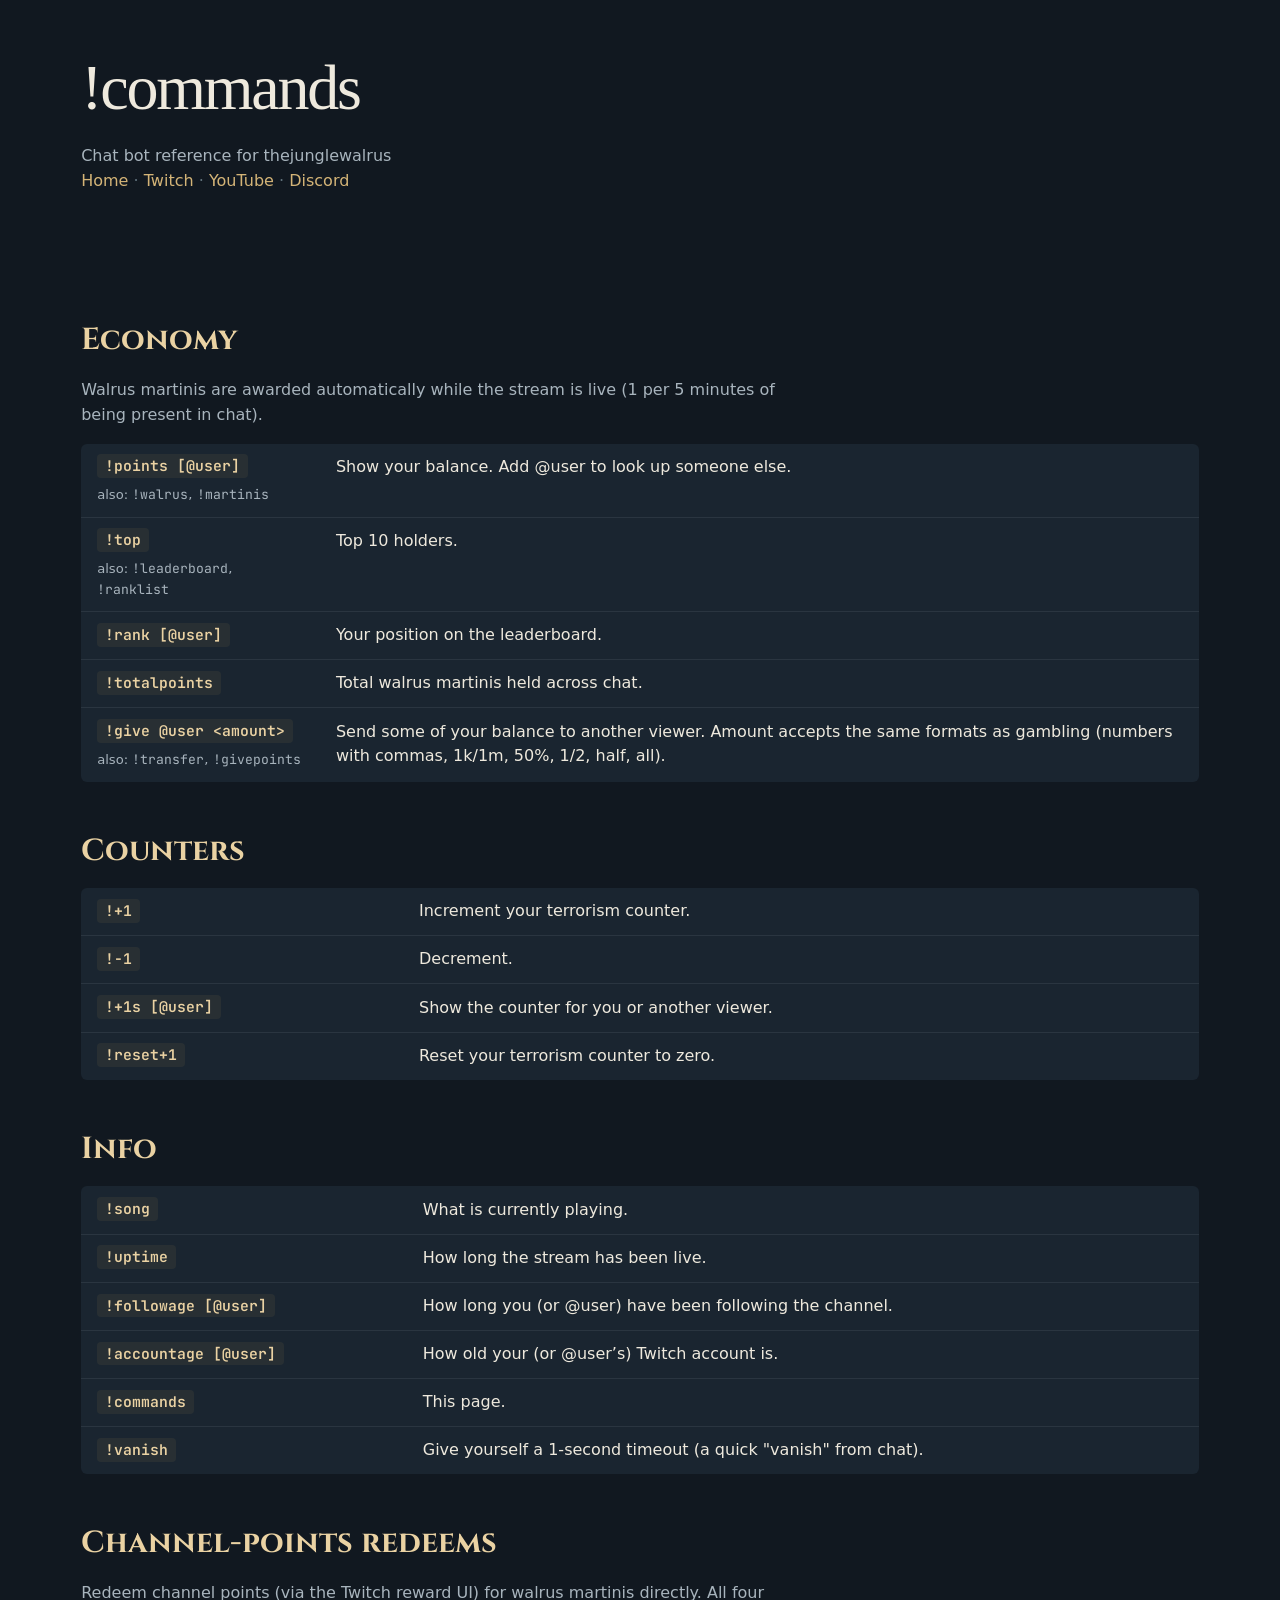
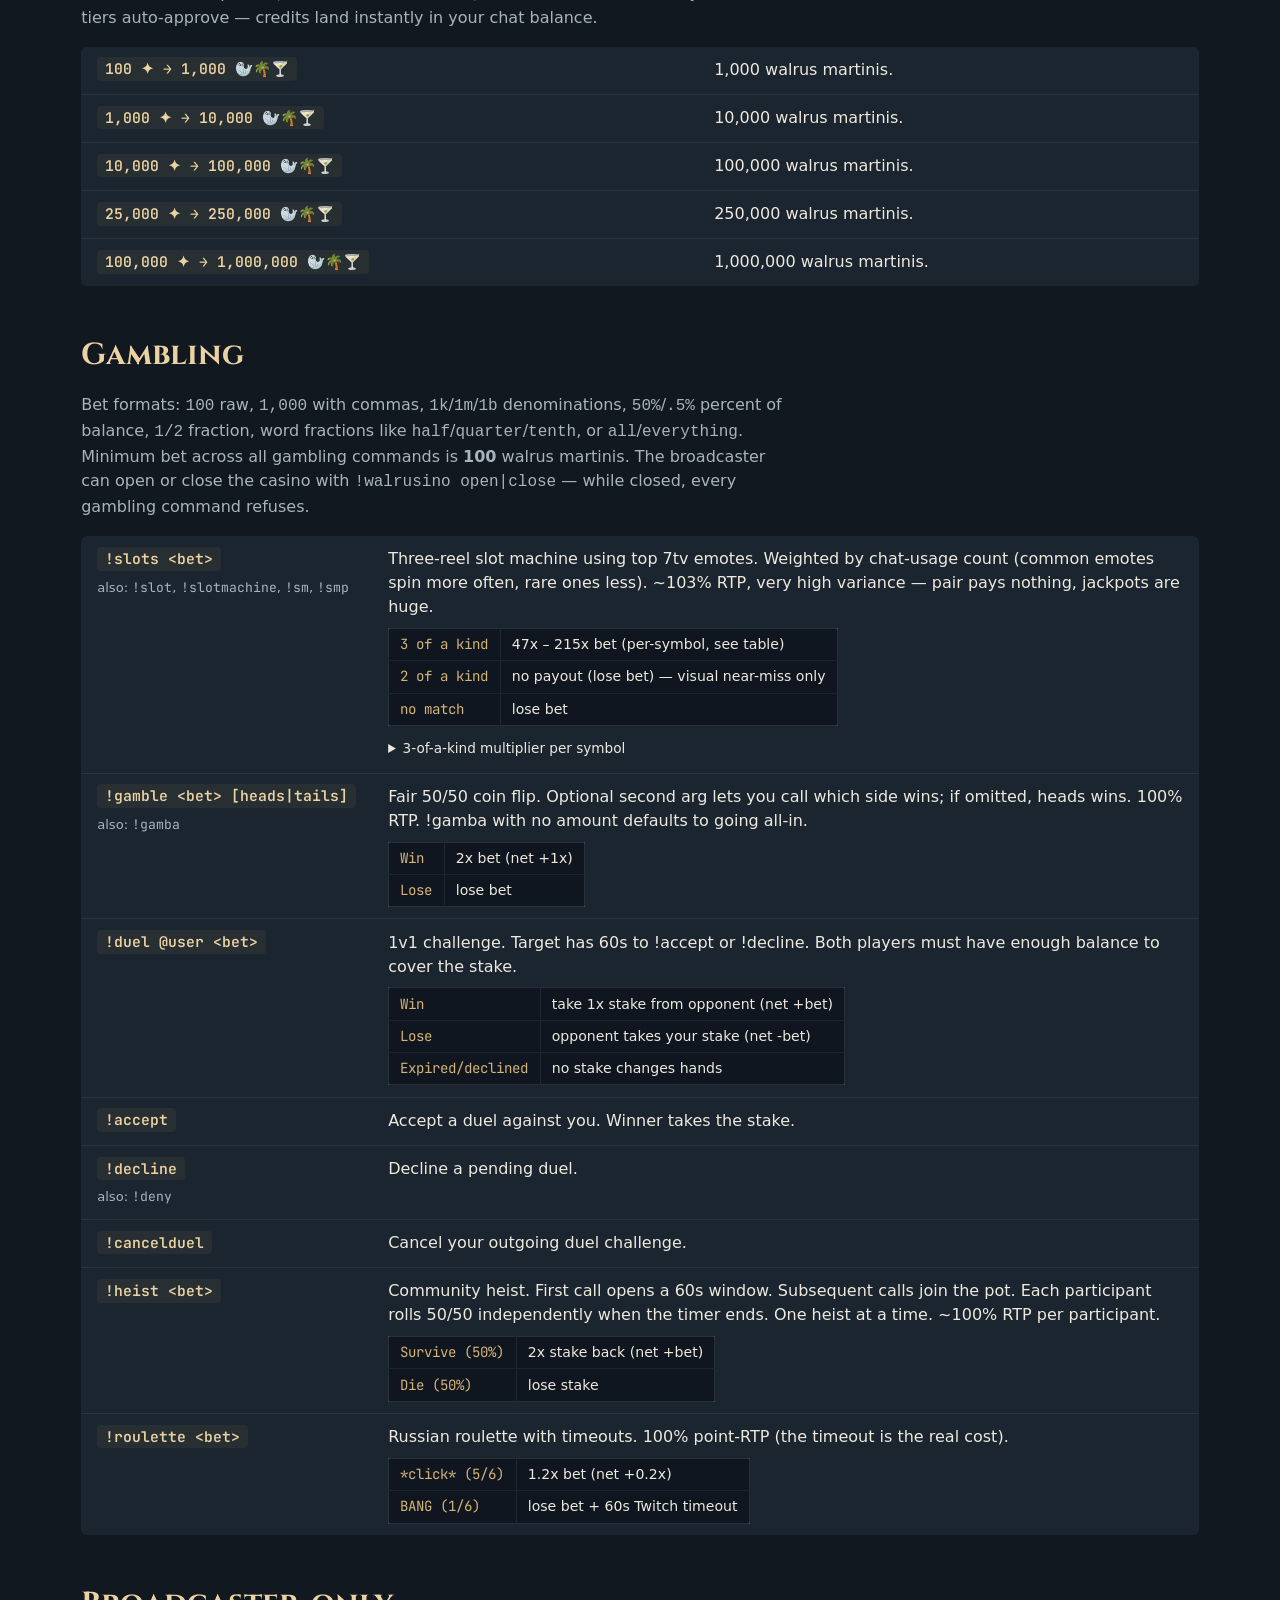
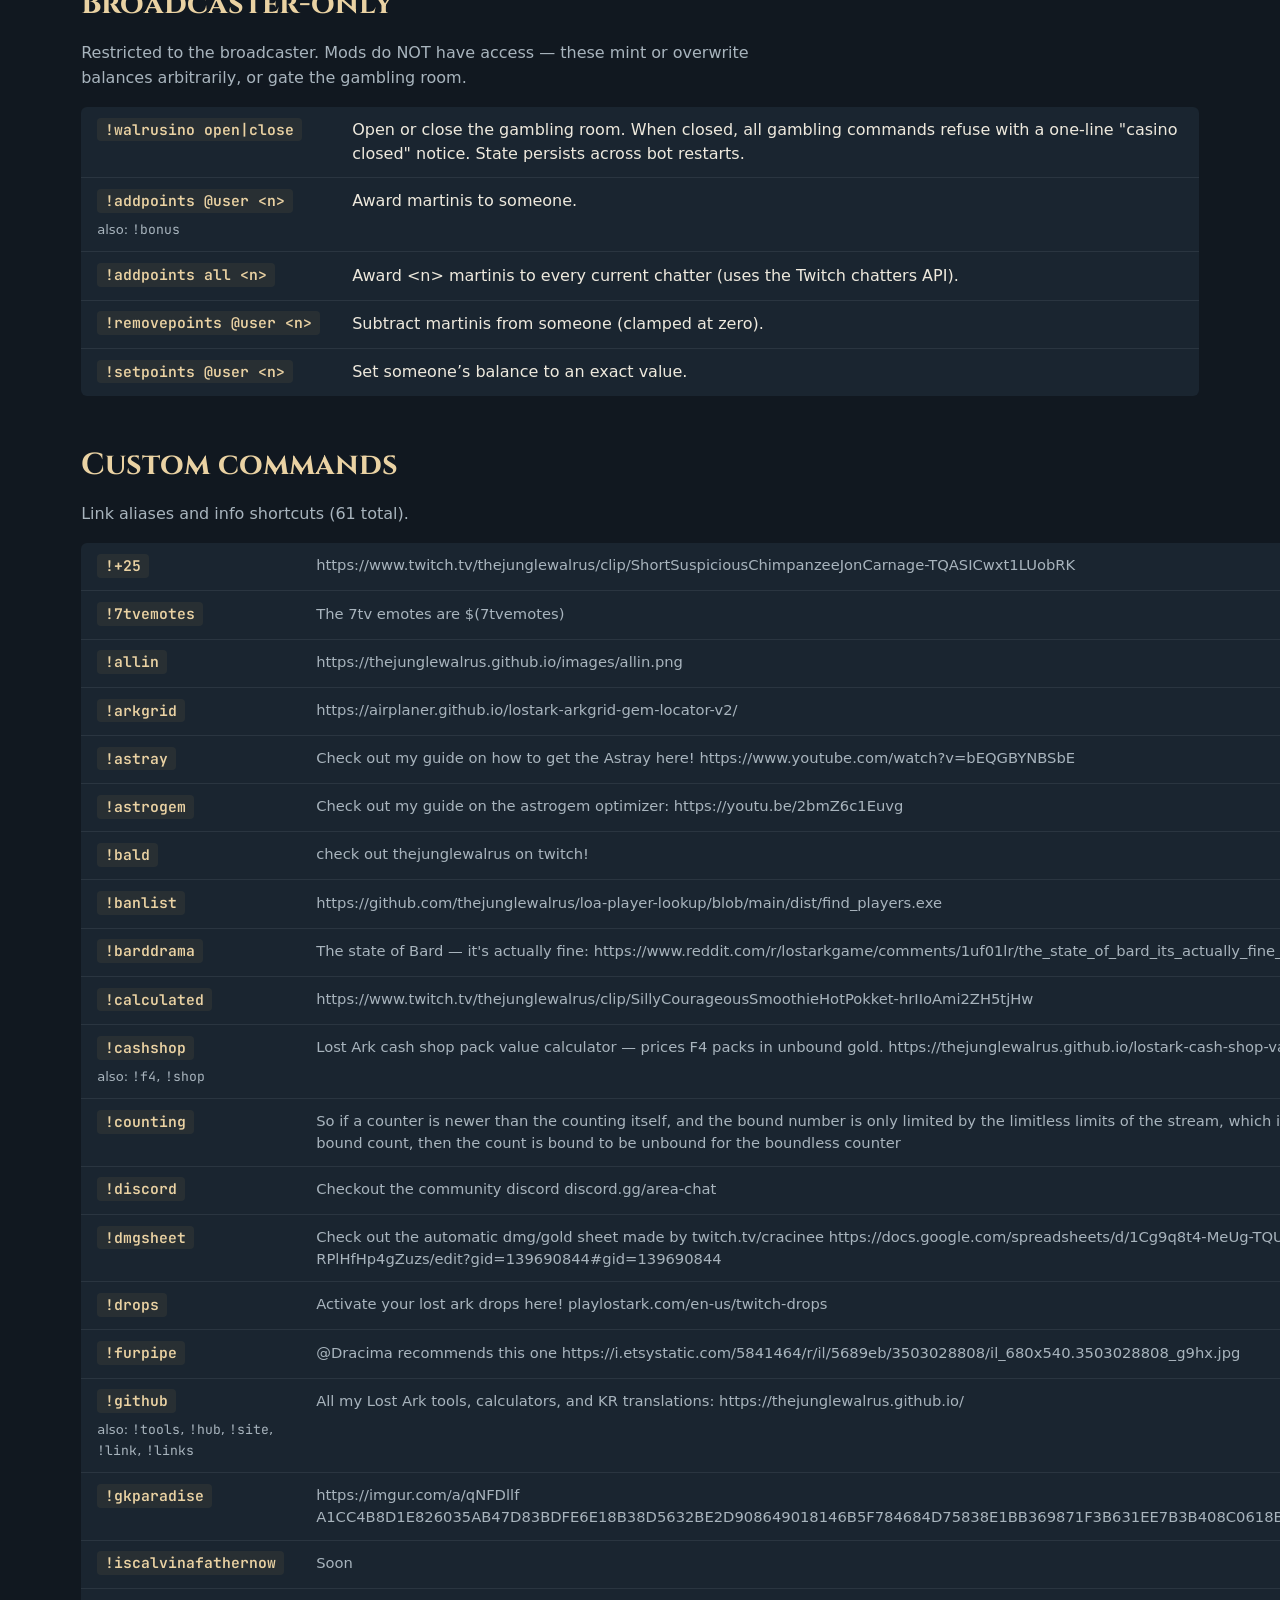
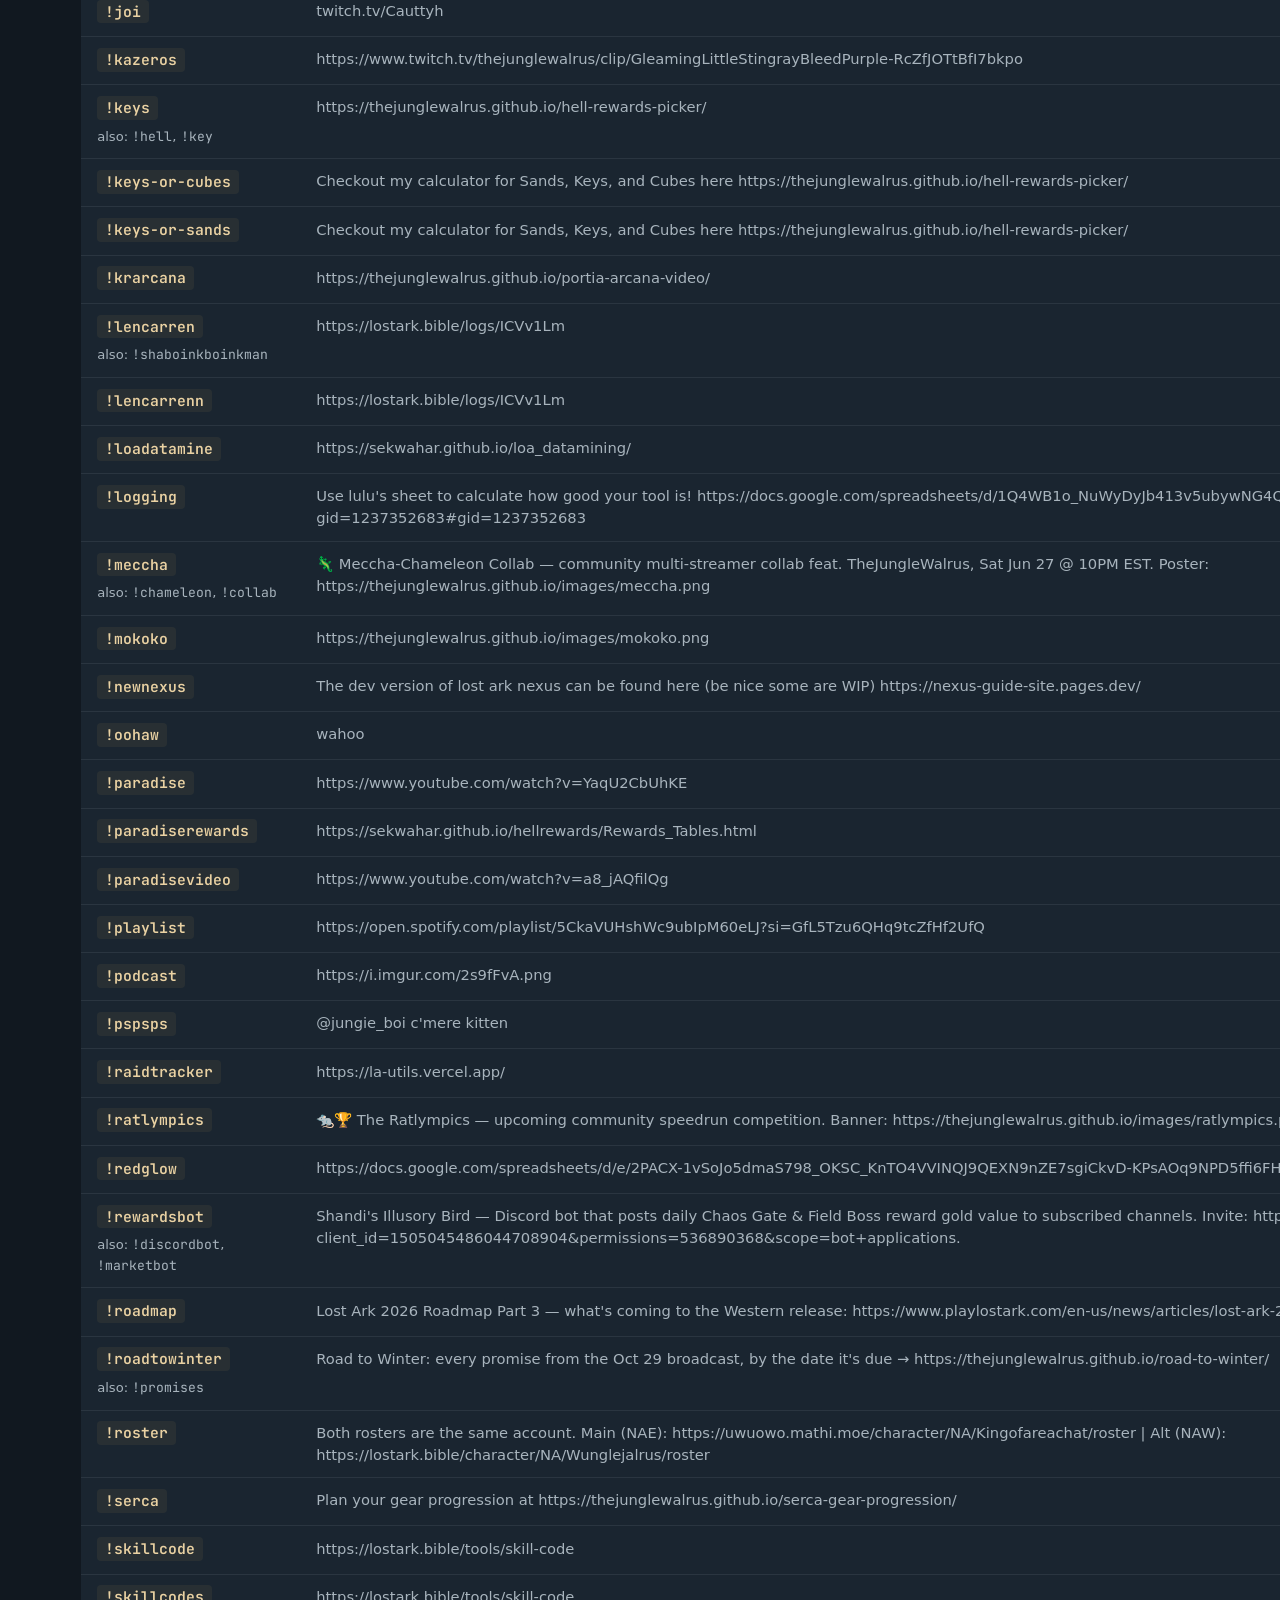
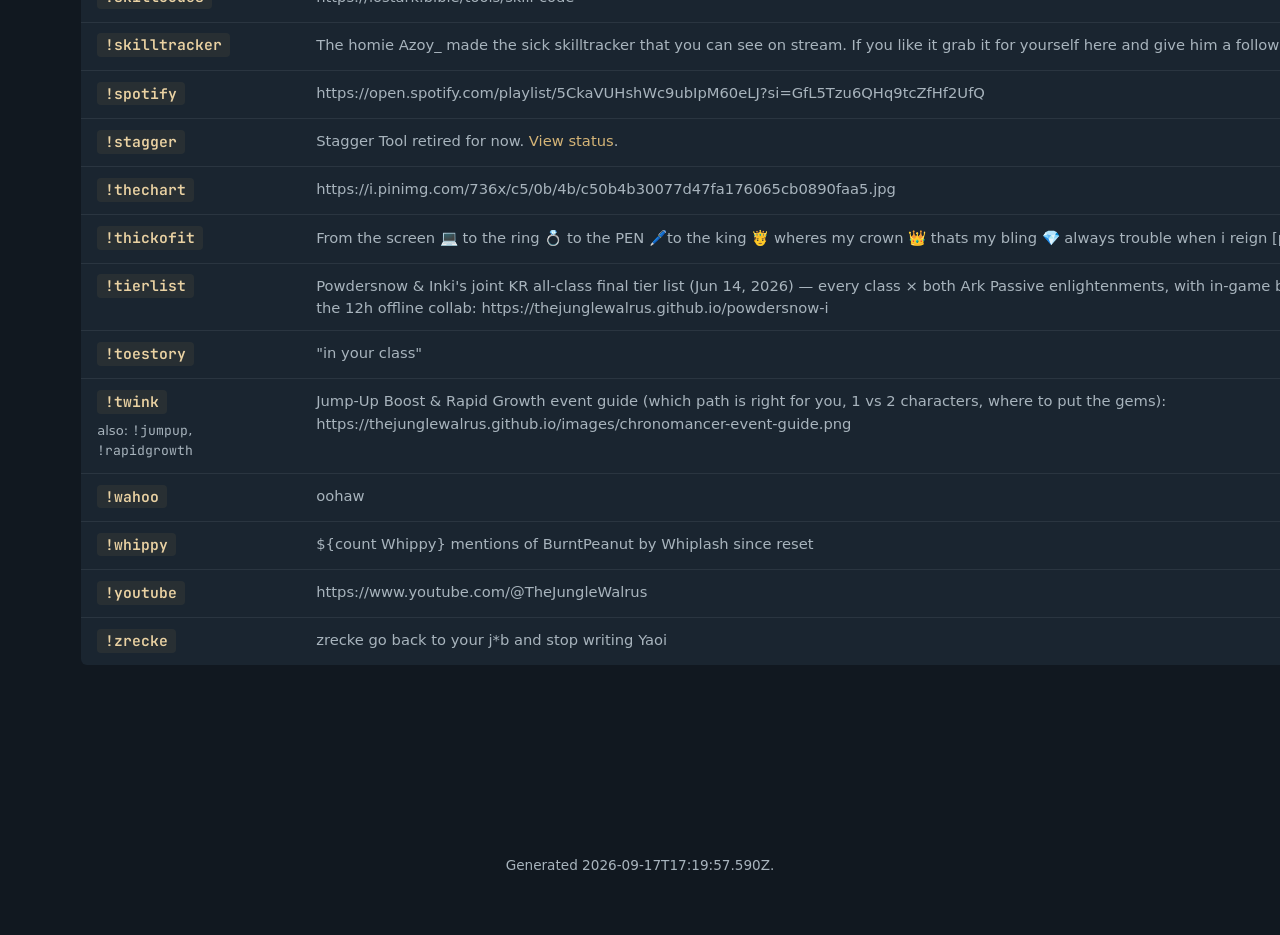
==== commit 6b8970f6: "Label the retired Stagger Tool in the commands directory" ====
--- a/commands/index.html
+++ b/commands/index.html
@@ -669,7 +669,7 @@
           
             <tr>
               <td class="cmd-trigger-cell"><code class="cmd-trigger">!stagger</code></td>
-              <td class="cmd-desc">https://thejunglewalrus.github.io/lost-ark-stagger/</td>
+              <td class="cmd-desc">Stagger Tool retired for now. <a href="https://thejunglewalrus.github.io/lost-ark-stagger/">View status</a>.</td>
             </tr>
           
             <tr>
